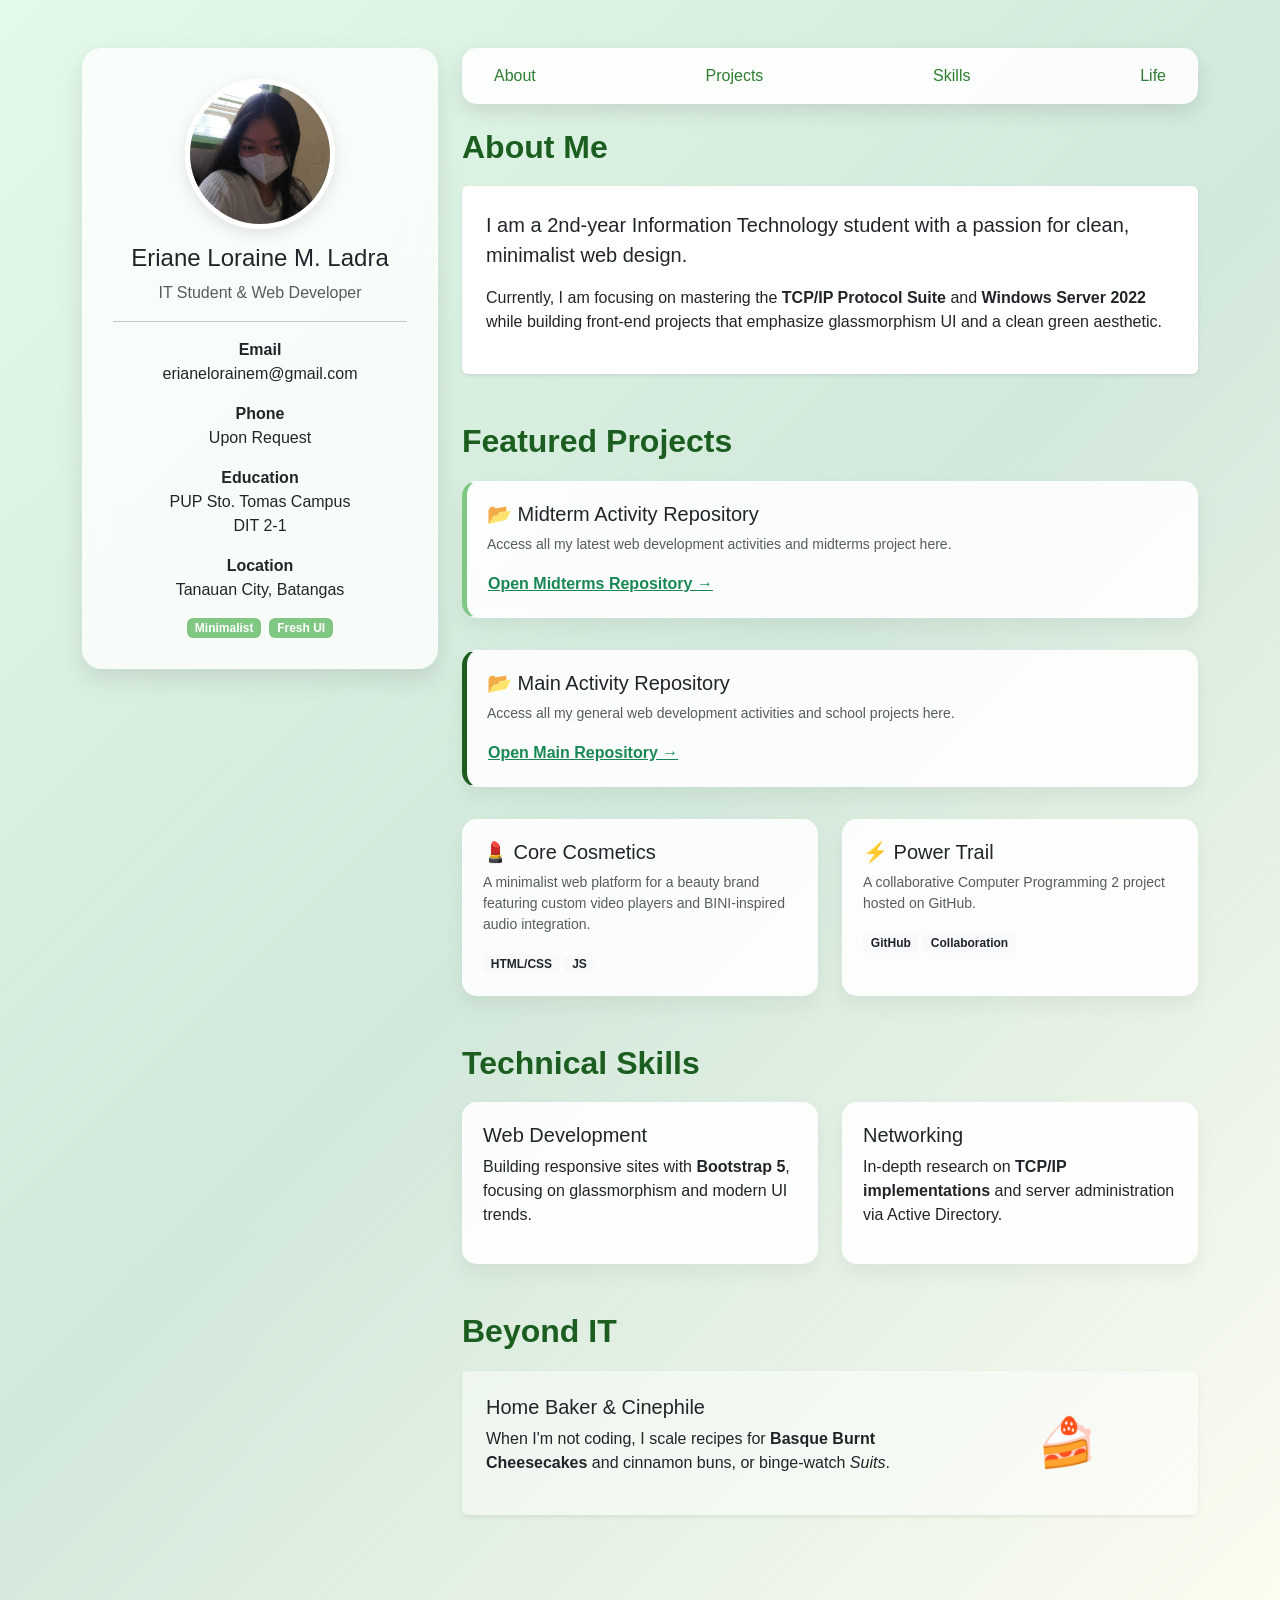
==== index.html @ 6ffbfddc "Update index.html" ====
<!DOCTYPE html>
<html lang="en">

<head>
    <meta charset="UTF-8">
    <meta name="viewport" content="width=device-width, initial-scale=1">

    <title>Eriane Loraine | Portfolio</title>

    <link href="https://cdn.jsdelivr.net/npm/bootstrap@5.3.2/dist/css/bootstrap.min.css" rel="stylesheet">

    <style>
        body {
            background: linear-gradient(135deg, #e3f9e9, #d1e8da, #fdfcf1);
            font-family: 'Segoe UI', Arial, sans-serif;
            min-height: 100vh;
        }

        .profile-card {
            background: rgba(255, 255, 255, 0.8);
            border-radius: 20px;
            padding: 30px;
            box-shadow: 0 10px 25px rgba(0, 0, 0, 0.1);
            text-align: center;
            backdrop-filter: blur(15px);
            -webkit-backdrop-filter: blur(15px);
            border: 1px solid rgba(255, 255, 255, 0.3);
        }

        .profile-card img {
            width: 150px;
            height: 150px;
            border-radius: 50%;
            object-fit: cover;
            margin-bottom: 15px;
            border: 5px solid #fff;
            box-shadow: 0 5px 15px rgba(0, 0, 0, 0.1);
        }

        .info-card {
            background: rgba(255, 255, 255, 0.9);
            border-radius: 15px;
            padding: 20px;
            box-shadow: 0 10px 20px rgba(0, 0, 0, 0.05);
            height: 100%;
            transition: transform 0.3s ease;
            backdrop-filter: blur(5px);
            border: 1px solid rgba(255, 255, 255, 0.5);
        }

        .info-card:hover {
            transform: translateY(-5px);
            background: white;
        }

        .navbar {
            border-radius: 15px;
            box-shadow: 0 8px 20px rgba(0, 0, 0, 0.1);
            background: rgba(255, 255, 255, 0.9) !important;
        }

        .nav-link {
            color: #2e7d32 !important;
            font-weight: 500;
        }

        .badge-green {
            background-color: #81c784;
            color: white;
        }

        .section-title {
            color: #1b5e20;
            font-weight: bold;
            margin-bottom: 20px;
        }
    </style>
</head>

<body>

    <div class="container py-5">
        <div class="row">

            <div class="col-md-4 mb-4">
                <div class="profile-card">
                    <img src="profile.jpg" alt="Eriane Loraine">
                    <h4>Eriane Loraine M. Ladra</h4>
                    <p class="text-muted">IT Student & Web Developer</p>

                    <hr>

                    <p><strong>Email</strong><br>erianelorainem@gmail.com</p>
                    <p><strong>Phone</strong><br>Upon Request</p>
                    <p><strong>Education</strong><br>PUP Sto. Tomas Campus<br>DIT 2-1</p>
                    <p><strong>Location</strong><br>Tanauan City, Batangas</p>

                    <div class="d-flex justify-content-center gap-2 mt-3">
                        <span class="badge badge-green">Minimalist</span>
                        <span class="badge badge-green">Fresh UI</span>
                    </div>
                </div>
            </div>

    
            <div class="col-md-8">

                <nav class="navbar navbar-expand navbar-light bg-white px-4 mb-4">
                    <div class="navbar-nav w-100 justify-content-between">
                        <a class="nav-link" href="#about">About</a>
                        <a class="nav-link" href="#projects">Projects</a>
                        <a class="nav-link" href="#skills">Skills</a>
                        <a class="nav-link" href="#hobbies">Life</a>
                    </div>
                </nav>

                <div class="content-wrapper">

                    <section id="about" class="mb-5">
                        <h2 class="section-title">About Me</h2>
                        <div class="card border-0 shadow-sm p-4">
                            <p class="lead">I am a 2nd-year Information Technology student with a passion for clean,
                                minimalist web design.</p>
                            <p>Currently, I am focusing on mastering the <strong>TCP/IP Protocol Suite</strong> and
                                <strong>Windows Server 2022</strong> while building front-end projects that emphasize
                                glassmorphism UI and a clean green aesthetic.</p>
                        </div>
                    </section>

                    <section id="projects" class="mb-5">
                        <h2 class="section-title">Featured Projects</h2>
                        <div class="row g-4">
                            
                            <div class="col-md-12 mb-2">
                                <div class="info-card" style="border-left: 5px solid #81c784;">
                                    <h5>📂 Midterm Activity Repository</h5>
                                    <p class="small text-muted">Access all my latest web development activities and midterms project here.</p>
                                    <a href="https://erianeee.github.io/midterms/" target="_blank" class="btn btn-link p-0 text-success fw-bold">Open Midterms Repository →</a>
                                </div>
                            </div>

                            <div class="col-md-12 mb-2">
                                <div class="info-card" style="border-left: 5px solid #1b5e20;">
                                    <h5>📂 Main Activity Repository</h5>
                                    <p class="small text-muted">Access all my general web development activities and school projects here.</p>
                                    <a href="https://erianeee.github.io/eri.github.io/" target="_blank" class="btn btn-link p-0 text-success fw-bold">Open Main Repository →</a>
                                </div>
                            </div>

                            <div class="col-md-6">
                                <div class="info-card">
                                    <h5>💄 Core Cosmetics</h5>
                                    <p class="small text-muted">A minimalist web platform for a beauty brand featuring
                                        custom video players and BINI-inspired audio integration.</p>
                                    <span class="badge bg-light text-dark">HTML/CSS</span>
                                    <span class="badge bg-light text-dark">JS</span>
                                </div>
                            </div>
                            <div class="col-md-6">
                                <div class="info-card">
                                    <h5>⚡ Power Trail</h5>
                                    <p class="small text-muted">A collaborative Computer Programming 2 project hosted on
                                        GitHub.</p>
                                    <span class="badge bg-light text-dark">GitHub</span>
                                    <span class="badge bg-light text-dark">Collaboration</span>
                                </div>
                            </div>
                        </div>
                    </section>

                    <h2 class="section-title" id="skills">Technical Skills</h2>
                    <div class="row g-4 mb-5">
                        <div class="col-md-6">
                            <div class="info-card">
                                <h5>Web Development</h5>
                                <p>Building responsive sites with <strong>Bootstrap 5</strong>, focusing on
                                    glassmorphism and modern UI trends.</p>
                            </div>
                        </div>
                        <div class="col-md-6">
                            <div class="info-card">
                                <h5>Networking</h5>
                                <p>In-depth research on <strong>TCP/IP implementations</strong> and server
                                    administration via Active Directory.</p>
                            </div>
                        </div>
                    </div>

                    <section id="hobbies" class="mb-5">
                        <h2 class="section-title">Beyond IT</h2>
                        <div class="card border-0 shadow-sm p-4" style="background: rgba(255, 255, 255, 0.5);">
                            <div class="row align-items-center">
                                <div class="col-sm-8">
                                    <h5>Home Baker & Cinephile</h5>
                                    <p>When I'm not coding, I scale recipes for <strong>Basque Burnt
                                            Cheesecakes</strong> and cinnamon buns, or binge-watch <em>Suits</em>.</p>
                                </div>
                                <div class="col-sm-4 text-center">
                                    <span style="font-size: 3rem;">🍰</span>
                                </div>
                            </div>
                        </div>
                    </section>

                </div>
            </div>
        </div>
    </div>
</body>

</html>
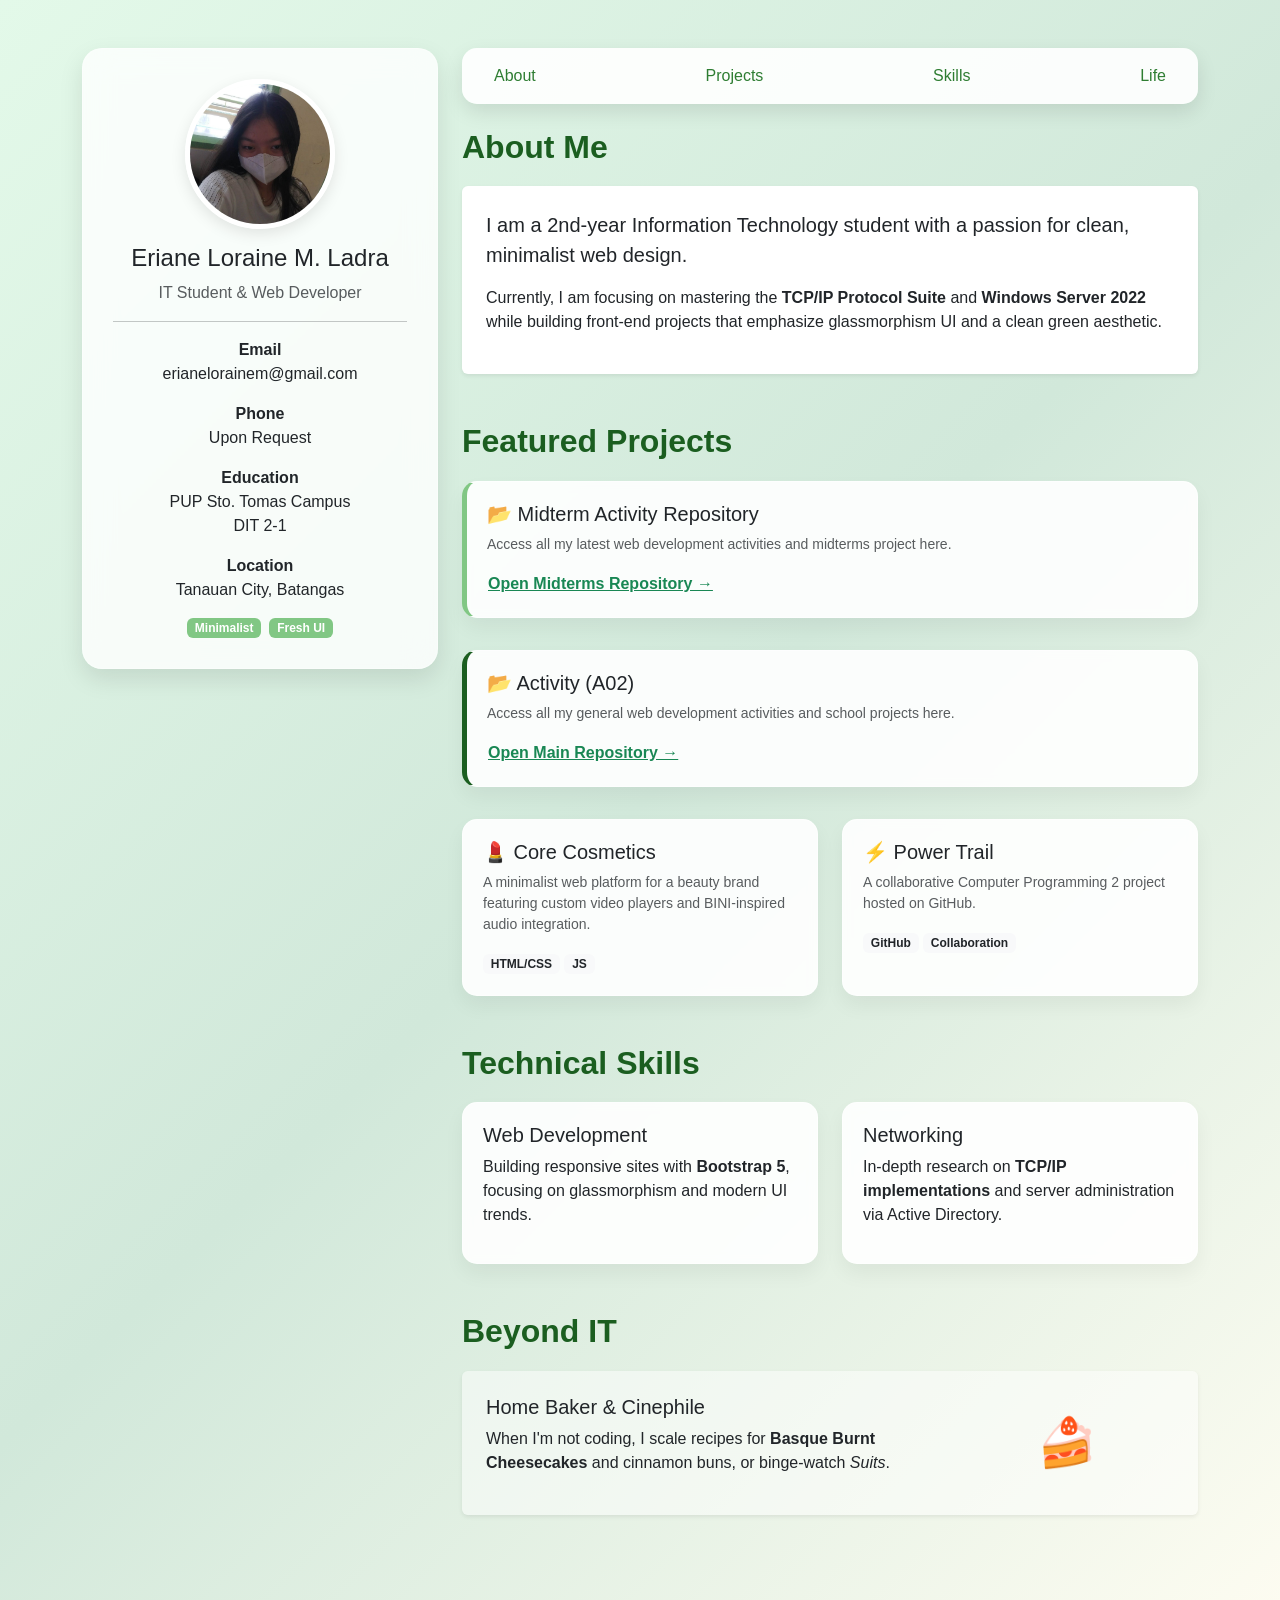
==== commit 80b9dea8: "Update index.html" ====
--- a/index.html
+++ b/index.html
@@ -135,13 +135,13 @@
                                 <div class="info-card" style="border-left: 5px solid #81c784;">
                                     <h5>📂 Midterm Activity Repository</h5>
                                     <p class="small text-muted">Access all my latest web development activities and midterms project here.</p>
-                                    <a href="https://erianeee.github.io/midterms/" target="_blank" class="btn btn-link p-0 text-success fw-bold">Open Midterms Repository →</a>
+                                    <a href=" https://erianeee.github.io/midterms/" target="_blank" class="btn btn-link p-0 text-success fw-bold">Open Midterms Repository →</a>
                                 </div>
                             </div>
 
                             <div class="col-md-12 mb-2">
                                 <div class="info-card" style="border-left: 5px solid #1b5e20;">
-                                    <h5>📂 Main Activity Repository</h5>
+                                    <h5>📂 Activity (A02)</h5>
                                     <p class="small text-muted">Access all my general web development activities and school projects here.</p>
                                     <a href="https://erianeee.github.io/eri.github.io/" target="_blank" class="btn btn-link p-0 text-success fw-bold">Open Main Repository →</a>
                                 </div>
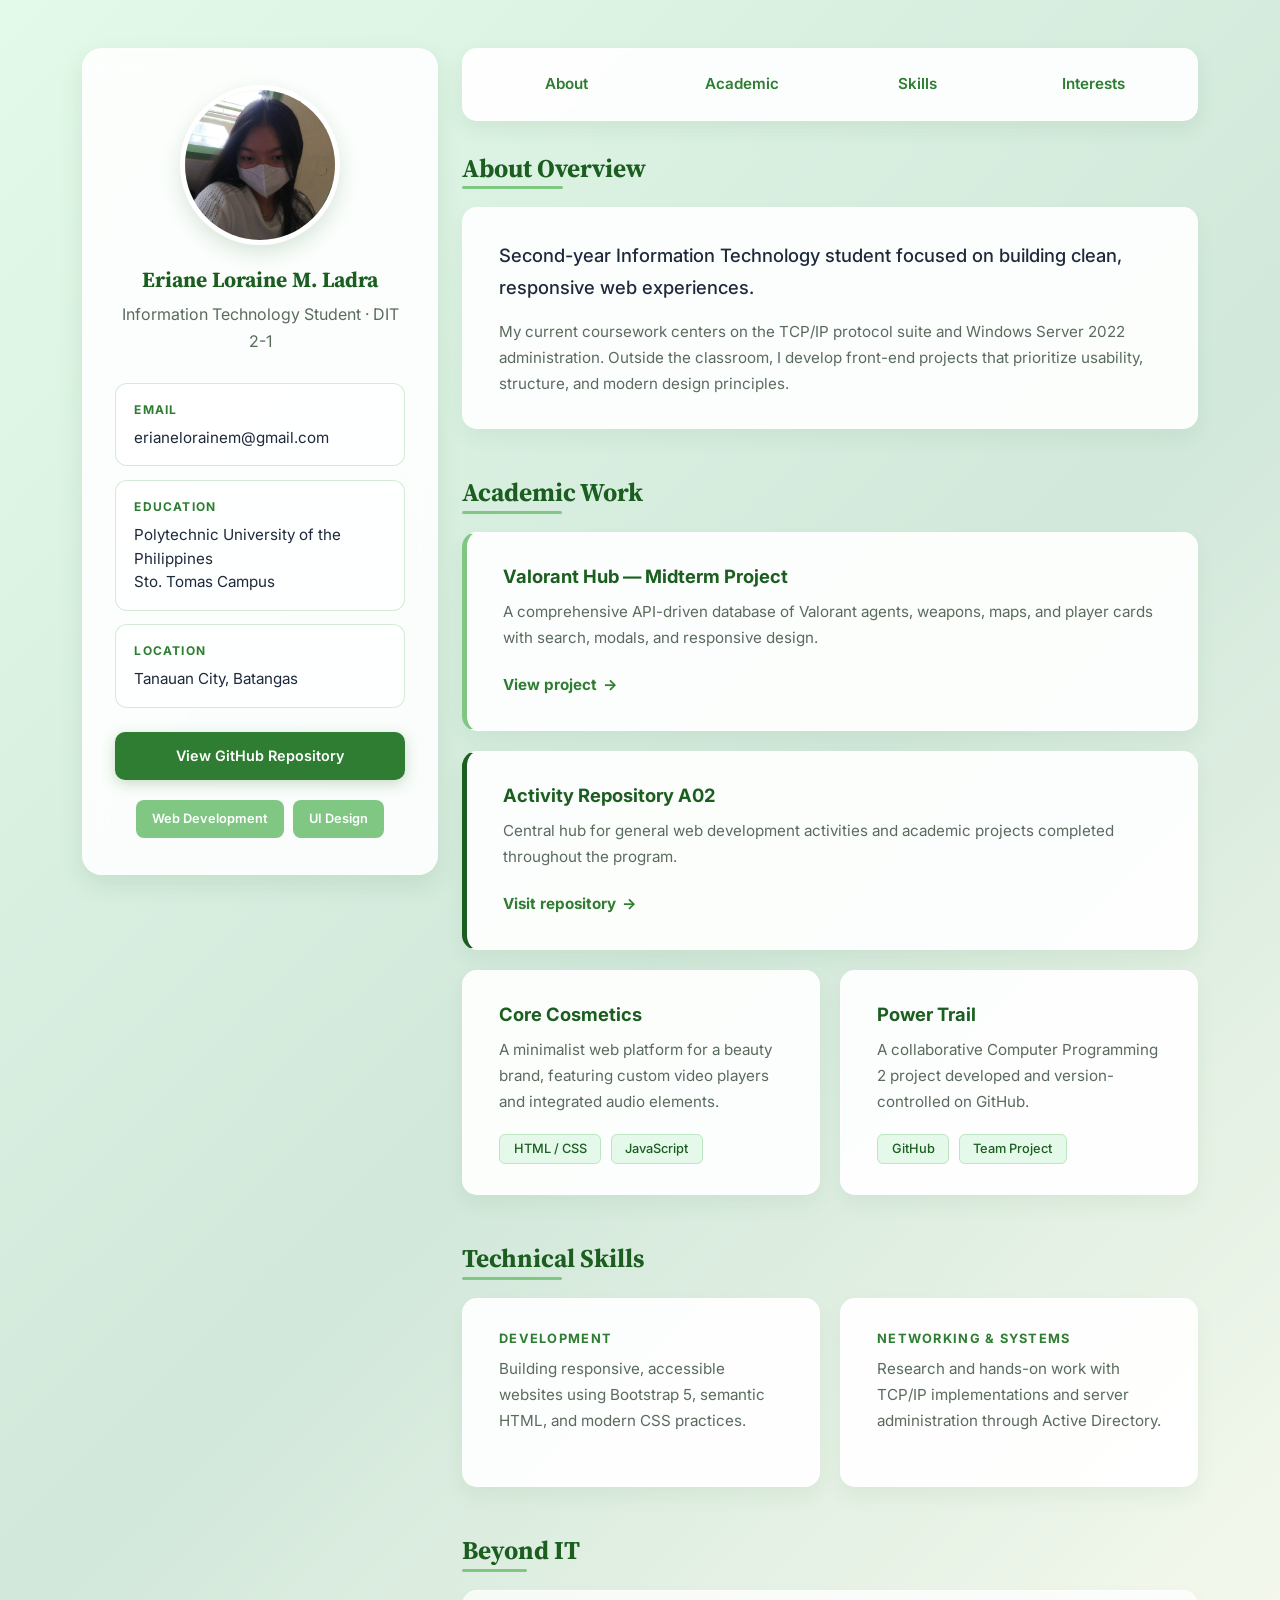
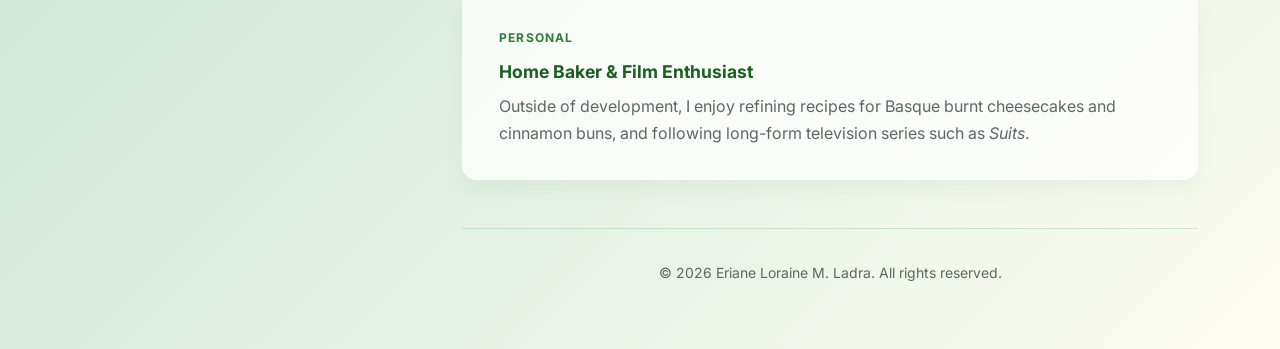
==== commit 2604c3d1: "Update portfolio and Valorant midterm UI" ====
--- a/index.html
+++ b/index.html
@@ -1,211 +1,134 @@
 <!DOCTYPE html>
 <html lang="en">
-
 <head>
     <meta charset="UTF-8">
     <meta name="viewport" content="width=device-width, initial-scale=1">
-
-    <title>Eriane Loraine | Portfolio</title>
-
-    <link href="https://cdn.jsdelivr.net/npm/bootstrap@5.3.2/dist/css/bootstrap.min.css" rel="stylesheet">
-
-    <style>
-        body {
-            background: linear-gradient(135deg, #e3f9e9, #d1e8da, #fdfcf1);
-            font-family: 'Segoe UI', Arial, sans-serif;
-            min-height: 100vh;
-        }
-
-        .profile-card {
-            background: rgba(255, 255, 255, 0.8);
-            border-radius: 20px;
-            padding: 30px;
-            box-shadow: 0 10px 25px rgba(0, 0, 0, 0.1);
-            text-align: center;
-            backdrop-filter: blur(15px);
-            -webkit-backdrop-filter: blur(15px);
-            border: 1px solid rgba(255, 255, 255, 0.3);
-        }
-
-        .profile-card img {
-            width: 150px;
-            height: 150px;
-            border-radius: 50%;
-            object-fit: cover;
-            margin-bottom: 15px;
-            border: 5px solid #fff;
-            box-shadow: 0 5px 15px rgba(0, 0, 0, 0.1);
-        }
-
-        .info-card {
-            background: rgba(255, 255, 255, 0.9);
-            border-radius: 15px;
-            padding: 20px;
-            box-shadow: 0 10px 20px rgba(0, 0, 0, 0.05);
-            height: 100%;
-            transition: transform 0.3s ease;
-            backdrop-filter: blur(5px);
-            border: 1px solid rgba(255, 255, 255, 0.5);
-        }
-
-        .info-card:hover {
-            transform: translateY(-5px);
-            background: white;
-        }
-
-        .navbar {
-            border-radius: 15px;
-            box-shadow: 0 8px 20px rgba(0, 0, 0, 0.1);
-            background: rgba(255, 255, 255, 0.9) !important;
-        }
-
-        .nav-link {
-            color: #2e7d32 !important;
-            font-weight: 500;
-        }
-
-        .badge-green {
-            background-color: #81c784;
-            color: white;
-        }
-
-        .section-title {
-            color: #1b5e20;
-            font-weight: bold;
-            margin-bottom: 20px;
-        }
-    </style>
+    <meta name="description" content="Portfolio of Eriane Loraine M. Ladra — Information Technology student and web developer.">
+    <title>Eriane Loraine M. Ladra | Portfolio</title>
+    <link href="https://cdn.jsdelivr.net/npm/bootstrap@5.3.3/dist/css/bootstrap.min.css" rel="stylesheet">
+    <link rel="stylesheet" href="style.css">
 </head>
-
 <body>
 
     <div class="container py-5">
-        <div class="row">
+        <div class="row g-4">
 
-            <div class="col-md-4 mb-4">
+            <div class="col-lg-4 col-md-5">
                 <div class="profile-card">
-                    <img src="profile.jpg" alt="Eriane Loraine">
-                    <h4>Eriane Loraine M. Ladra</h4>
-                    <p class="text-muted">IT Student & Web Developer</p>
+                    <div class="profile-img-container">
+                        <img src="profile.jpg" alt="Eriane Loraine M. Ladra">
+                    </div>
+                    <h1 class="profile-name">Eriane Loraine M. Ladra</h1>
+                    <p class="profile-role">Information Technology Student · DIT 2-1</p>
 
-                    <hr>
+                    <ul class="contact-list">
+                        <li class="contact-item">
+                            <span class="contact-label">Email</span>
+                            <p class="contact-value">
+                                <a href="mailto:erianelorainem@gmail.com">erianelorainem@gmail.com</a>
+                            </p>
+                        </li>
+                        <li class="contact-item">
+                            <span class="contact-label">Education</span>
+                            <p class="contact-value">Polytechnic University of the Philippines<br>Sto. Tomas Campus</p>
+                        </li>
+                        <li class="contact-item">
+                            <span class="contact-label">Location</span>
+                            <p class="contact-value">Tanauan City, Batangas</p>
+                        </li>
+                    </ul>
 
-                    <p><strong>Email</strong><br>erianelorainem@gmail.com</p>
-                    <p><strong>Phone</strong><br>Upon Request</p>
-                    <p><strong>Education</strong><br>PUP Sto. Tomas Campus<br>DIT 2-1</p>
-                    <p><strong>Location</strong><br>Tanauan City, Batangas</p>
+                    <a href="https://erianeee.github.io/eri.github.io/" target="_blank" rel="noopener noreferrer" class="btn-repo">View GitHub Repository</a>
 
-                    <div class="d-flex justify-content-center gap-2 mt-3">
-                        <span class="badge badge-green">Minimalist</span>
-                        <span class="badge badge-green">Fresh UI</span>
+                    <div class="profile-tags">
+                        <span class="tag">Web Development</span>
+                        <span class="tag">UI Design</span>
                     </div>
                 </div>
             </div>
 
-    
-            <div class="col-md-8">
+            <div class="col-lg-8 col-md-7">
+                <main>
+                    <nav class="site-nav" aria-label="Page sections">
+                        <a href="#about">About</a>
+                        <a href="#academic">Academic</a>
+                        <a href="#skills">Skills</a>
+                        <a href="#interests">Interests</a>
+                    </nav>
 
-                <nav class="navbar navbar-expand navbar-light bg-white px-4 mb-4">
-                    <div class="navbar-nav w-100 justify-content-between">
-                        <a class="nav-link" href="#about">About</a>
-                        <a class="nav-link" href="#projects">Projects</a>
-                        <a class="nav-link" href="#skills">Skills</a>
-                        <a class="nav-link" href="#hobbies">Life</a>
-                    </div>
-                </nav>
-
-                <div class="content-wrapper">
-
-                    <section id="about" class="mb-5">
-                        <h2 class="section-title">About Me</h2>
-                        <div class="card border-0 shadow-sm p-4">
-                            <p class="lead">I am a 2nd-year Information Technology student with a passion for clean,
-                                minimalist web design.</p>
-                            <p>Currently, I am focusing on mastering the <strong>TCP/IP Protocol Suite</strong> and
-                                <strong>Windows Server 2022</strong> while building front-end projects that emphasize
-                                glassmorphism UI and a clean green aesthetic.</p>
+                    <section id="about">
+                        <h2 class="section-title">About Overview</h2>
+                        <div class="content-card">
+                            <p class="lead">Second-year Information Technology student focused on building clean, responsive web experiences.</p>
+                            <p>My current coursework centers on the TCP/IP protocol suite and Windows Server 2022 administration. Outside the classroom, I develop front-end projects that prioritize usability, structure, and modern design principles.</p>
                         </div>
                     </section>
 
-                    <section id="projects" class="mb-5">
-                        <h2 class="section-title">Featured Projects</h2>
-                        <div class="row g-4">
-                            
-                            <div class="col-md-12 mb-2">
-                                <div class="info-card" style="border-left: 5px solid #81c784;">
-                                    <h5>📂 Midterm Activity Repository</h5>
-                                    <p class="small text-muted">Access all my latest web development activities and midterms project here.</p>
-                                    <a href=" https://erianeee.github.io/midterms/" target="_blank" class="btn btn-link p-0 text-success fw-bold">Open Midterms Repository →</a>
+                    <section id="academic">
+                        <h2 class="section-title">Academic Work</h2>
+                        <div class="projects-grid">
+
+                            <div class="info-card info-card--featured">
+                                <h5>Valorant Hub — Midterm Project</h5>
+                                <p>A comprehensive API-driven database of Valorant agents, weapons, maps, and player cards with search, modals, and responsive design.</p>
+                                <a href="https://erianeee.github.io/midterms/" target="_blank" rel="noopener noreferrer" class="card-link">View project</a>
+                            </div>
+
+                            <div class="info-card info-card--featured-alt">
+                                <h5>Activity Repository A02</h5>
+                                <p>Central hub for general web development activities and academic projects completed throughout the program.</p>
+                                <a href="https://erianeee.github.io/eri.github.io/" target="_blank" rel="noopener noreferrer" class="card-link">Visit repository</a>
+                            </div>
+
+                            <div class="projects-row">
+                                <div class="info-card">
+                                    <h5>Core Cosmetics</h5>
+                                    <p>A minimalist web platform for a beauty brand, featuring custom video players and integrated audio elements.</p>
+                                    <span class="skill-badge">HTML / CSS</span>
+                                    <span class="skill-badge">JavaScript</span>
+                                </div>
+                                <div class="info-card">
+                                    <h5>Power Trail</h5>
+                                    <p>A collaborative Computer Programming 2 project developed and version-controlled on GitHub.</p>
+                                    <span class="skill-badge">GitHub</span>
+                                    <span class="skill-badge">Team Project</span>
                                 </div>
                             </div>
 
-                            <div class="col-md-12 mb-2">
-                                <div class="info-card" style="border-left: 5px solid #1b5e20;">
-                                    <h5>📂 Activity (A02)</h5>
-                                    <p class="small text-muted">Access all my general web development activities and school projects here.</p>
-                                    <a href="https://erianeee.github.io/eri.github.io/" target="_blank" class="btn btn-link p-0 text-success fw-bold">Open Main Repository →</a>
-                                </div>
+                        </div>
+                    </section>
+
+                    <section id="skills">
+                        <h2 class="section-title">Technical Skills</h2>
+                        <div class="skills-grid">
+                            <div class="info-card">
+                                <h6>Development</h6>
+                                <p>Building responsive, accessible websites using Bootstrap 5, semantic HTML, and modern CSS practices.</p>
                             </div>
-
-                            <div class="col-md-6">
-                                <div class="info-card">
-                                    <h5>💄 Core Cosmetics</h5>
-                                    <p class="small text-muted">A minimalist web platform for a beauty brand featuring
-                                        custom video players and BINI-inspired audio integration.</p>
-                                    <span class="badge bg-light text-dark">HTML/CSS</span>
-                                    <span class="badge bg-light text-dark">JS</span>
-                                </div>
-                            </div>
-                            <div class="col-md-6">
-                                <div class="info-card">
-                                    <h5>⚡ Power Trail</h5>
-                                    <p class="small text-muted">A collaborative Computer Programming 2 project hosted on
-                                        GitHub.</p>
-                                    <span class="badge bg-light text-dark">GitHub</span>
-                                    <span class="badge bg-light text-dark">Collaboration</span>
-                                </div>
+                            <div class="info-card">
+                                <h6>Networking &amp; Systems</h6>
+                                <p>Research and hands-on work with TCP/IP implementations and server administration through Active Directory.</p>
                             </div>
                         </div>
                     </section>
 
-                    <h2 class="section-title" id="skills">Technical Skills</h2>
-                    <div class="row g-4 mb-5">
-                        <div class="col-md-6">
-                            <div class="info-card">
-                                <h5>Web Development</h5>
-                                <p>Building responsive sites with <strong>Bootstrap 5</strong>, focusing on
-                                    glassmorphism and modern UI trends.</p>
-                            </div>
-                        </div>
-                        <div class="col-md-6">
-                            <div class="info-card">
-                                <h5>Networking</h5>
-                                <p>In-depth research on <strong>TCP/IP implementations</strong> and server
-                                    administration via Active Directory.</p>
-                            </div>
-                        </div>
-                    </div>
-
-                    <section id="hobbies" class="mb-5">
+                    <section id="interests">
                         <h2 class="section-title">Beyond IT</h2>
-                        <div class="card border-0 shadow-sm p-4" style="background: rgba(255, 255, 255, 0.5);">
-                            <div class="row align-items-center">
-                                <div class="col-sm-8">
-                                    <h5>Home Baker & Cinephile</h5>
-                                    <p>When I'm not coding, I scale recipes for <strong>Basque Burnt
-                                            Cheesecakes</strong> and cinnamon buns, or binge-watch <em>Suits</em>.</p>
-                                </div>
-                                <div class="col-sm-4 text-center">
-                                    <span style="font-size: 3rem;">🍰</span>
-                                </div>
-                            </div>
+                        <div class="interests-card">
+                            <span class="interests-label">Personal</span>
+                            <h5>Home Baker &amp; Film Enthusiast</h5>
+                            <p>Outside of development, I enjoy refining recipes for Basque burnt cheesecakes and cinnamon buns, and following long-form television series such as <em>Suits</em>.</p>
                         </div>
                     </section>
 
-                </div>
+                    <footer class="site-footer">
+                        <p>&copy; 2026 Eriane Loraine M. Ladra. All rights reserved.</p>
+                    </footer>
+                </main>
             </div>
+
         </div>
     </div>
+
 </body>
-
 </html>
--- a/style.css
+++ b/style.css
@@ -0,0 +1,431 @@
+@import url('https://fonts.googleapis.com/css2?family=Inter:wght@400;500;600&family=Source+Serif+4:wght@600;700&display=swap');
+
+:root {
+    --sage-green: #e3f9e9;
+    --medium-green: #d1e8da;
+    --soft-cream: #fdfcf1;
+    --deep-green: #1b5e20;
+    --accent-green: #2e7d32;
+    --badge-green: #81c784;
+    --text: #1e293b;
+    --text-muted: #5a6b5e;
+    --radius: 15px;
+    --radius-lg: 20px;
+    --font-sans: 'Inter', 'Segoe UI', system-ui, sans-serif;
+    --font-serif: 'Source Serif 4', Georgia, serif;
+    --transition: 0.3s ease;
+}
+
+*,
+*::before,
+*::after {
+    box-sizing: border-box;
+}
+
+html {
+    scroll-behavior: smooth;
+}
+
+body {
+    background: linear-gradient(135deg, var(--sage-green), var(--medium-green), var(--soft-cream));
+    font-family: var(--font-sans);
+    color: var(--text);
+    min-height: 100vh;
+    line-height: 1.7;
+    margin: 0;
+}
+
+.profile-card {
+    background: rgba(255, 255, 255, 0.88);
+    border-radius: var(--radius-lg);
+    padding: 2.25rem 2rem;
+    box-shadow: 0 10px 25px rgba(27, 94, 32, 0.1);
+    text-align: center;
+    backdrop-filter: blur(15px);
+    -webkit-backdrop-filter: blur(15px);
+    border: 1px solid rgba(255, 255, 255, 0.6);
+    position: sticky;
+    top: 24px;
+    width: 100%;
+}
+
+.profile-img-container {
+    width: 160px;
+    height: 160px;
+    border-radius: 50%;
+    margin: 0 auto 1.25rem;
+    overflow: hidden;
+    border: 5px solid #fff;
+    box-shadow: 0 8px 20px rgba(27, 94, 32, 0.15);
+    background-color: #e8f5e9;
+}
+
+.profile-img-container img {
+    width: 100%;
+    height: 100%;
+    object-fit: cover;
+    display: block;
+}
+
+.profile-name {
+    font-family: var(--font-serif);
+    font-size: 1.35rem;
+    font-weight: 700;
+    color: var(--deep-green);
+    margin-bottom: 0.4rem;
+    line-height: 1.35;
+}
+
+.profile-role {
+    font-size: 1rem;
+    color: var(--text-muted);
+    margin-bottom: 1.75rem;
+}
+
+.contact-list {
+    list-style: none;
+    padding: 0;
+    margin: 0;
+    display: flex;
+    flex-direction: column;
+    gap: 0.85rem;
+    width: 100%;
+}
+
+.contact-item {
+    background: rgba(255, 255, 255, 0.8);
+    border: 1px solid rgba(129, 199, 132, 0.35);
+    border-radius: 12px;
+    padding: 1rem 1.15rem;
+    text-align: left;
+    width: 100%;
+    transition: background var(--transition), box-shadow var(--transition);
+}
+
+.contact-item:hover {
+    background: rgba(255, 255, 255, 0.98);
+    box-shadow: 0 4px 12px rgba(27, 94, 32, 0.08);
+}
+
+.contact-label {
+    display: block;
+    font-size: 0.75rem;
+    font-weight: 700;
+    letter-spacing: 0.1em;
+    text-transform: uppercase;
+    color: var(--accent-green);
+    margin-bottom: 0.35rem;
+}
+
+.contact-value {
+    font-size: 0.95rem;
+    color: var(--text);
+    margin: 0;
+    line-height: 1.55;
+    word-break: break-word;
+}
+
+.contact-value a {
+    color: var(--text);
+    text-decoration: none;
+    transition: color var(--transition);
+}
+
+.contact-value a:hover {
+    color: var(--accent-green);
+}
+
+.btn-repo {
+    display: block;
+    width: 100%;
+    margin-top: 1.5rem;
+    padding: 0.75rem 1.25rem;
+    font-size: 0.9rem;
+    font-weight: 600;
+    color: #fff;
+    background: var(--accent-green);
+    border: none;
+    border-radius: 10px;
+    text-decoration: none;
+    text-align: center;
+    transition: background var(--transition), transform var(--transition), box-shadow var(--transition);
+    box-shadow: 0 4px 14px rgba(46, 125, 50, 0.25);
+}
+
+.btn-repo:hover {
+    background: var(--deep-green);
+    color: #fff;
+    transform: translateY(-2px);
+    box-shadow: 0 6px 20px rgba(27, 94, 32, 0.3);
+}
+
+.profile-tags {
+    display: flex;
+    flex-wrap: wrap;
+    justify-content: center;
+    gap: 0.6rem;
+    margin-top: 1.25rem;
+    width: 100%;
+}
+
+.tag {
+    font-size: 0.8rem;
+    font-weight: 600;
+    padding: 0.5rem 1rem;
+    border-radius: 8px;
+    background-color: var(--badge-green);
+    color: #fff;
+}
+
+.site-nav {
+    background: rgba(255, 255, 255, 0.92);
+    border-radius: var(--radius);
+    padding: 0.65rem 1rem;
+    margin-bottom: 2rem;
+    box-shadow: 0 8px 20px rgba(27, 94, 32, 0.08);
+    backdrop-filter: blur(10px);
+    border: 1px solid rgba(255, 255, 255, 0.7);
+    display: flex;
+    justify-content: space-between;
+    width: 100%;
+}
+
+.site-nav a {
+    flex: 1;
+    text-align: center;
+    font-size: 0.95rem;
+    font-weight: 600;
+    color: var(--accent-green);
+    text-decoration: none;
+    padding: 0.75rem 1rem;
+    border-radius: 10px;
+    transition: background var(--transition), color var(--transition);
+}
+
+.site-nav a:hover,
+.site-nav a:focus {
+    background: rgba(129, 199, 132, 0.2);
+    color: var(--deep-green);
+}
+
+section {
+    margin-bottom: 3rem;
+    scroll-margin-top: 24px;
+    width: 100%;
+}
+
+.section-title {
+    font-family: var(--font-serif);
+    font-size: 1.6rem;
+    font-weight: 700;
+    color: var(--deep-green);
+    margin-bottom: 1.5rem;
+    position: relative;
+    display: inline-block;
+}
+
+.section-title::after {
+    content: '';
+    width: 55%;
+    height: 3px;
+    background: var(--badge-green);
+    position: absolute;
+    bottom: -6px;
+    left: 0;
+    border-radius: 2px;
+}
+
+.content-card,
+.info-card {
+    background: rgba(255, 255, 255, 0.92);
+    border-radius: var(--radius);
+    padding: 2rem 2.25rem;
+    box-shadow: 0 10px 20px rgba(27, 94, 32, 0.06);
+    border: 1px solid rgba(255, 255, 255, 0.7);
+    width: 100%;
+    min-height: 100%;
+    transition: transform var(--transition), box-shadow var(--transition), background var(--transition);
+}
+
+.info-card:hover {
+    transform: translateY(-6px);
+    box-shadow: 0 15px 30px rgba(27, 94, 32, 0.12);
+    background: #fff;
+}
+
+.info-card--featured {
+    border-left: 5px solid var(--badge-green);
+}
+
+.info-card--featured-alt {
+    border-left: 5px solid var(--deep-green);
+}
+
+.content-card .lead {
+    font-size: 1.15rem;
+    font-weight: 500;
+    color: var(--text);
+    margin-bottom: 1rem;
+}
+
+.content-card p,
+.info-card p {
+    font-size: 0.95rem;
+    color: var(--text-muted);
+    margin-bottom: 0;
+    line-height: 1.7;
+}
+
+.info-card p {
+    margin-bottom: 1.25rem;
+}
+
+.info-card h5 {
+    font-size: 1.15rem;
+    font-weight: 700;
+    color: var(--deep-green);
+    margin-bottom: 0.75rem;
+}
+
+.info-card h6 {
+    font-size: 0.8rem;
+    font-weight: 700;
+    letter-spacing: 0.1em;
+    text-transform: uppercase;
+    color: var(--accent-green);
+    margin-bottom: 0.65rem;
+}
+
+.card-link {
+    display: inline-flex;
+    align-items: center;
+    gap: 0.4rem;
+    font-size: 0.95rem;
+    font-weight: 700;
+    color: var(--accent-green);
+    text-decoration: none;
+    transition: gap var(--transition), color var(--transition);
+}
+
+.card-link:hover {
+    color: var(--deep-green);
+    gap: 0.65rem;
+}
+
+.card-link::after {
+    content: '\2192';
+}
+
+.skill-badge {
+    font-size: 0.8rem;
+    font-weight: 500;
+    padding: 0.4rem 0.85rem;
+    border-radius: 6px;
+    background: rgba(227, 249, 233, 0.9);
+    color: var(--deep-green);
+    border: 1px solid rgba(129, 199, 132, 0.4);
+    margin-right: 0.35rem;
+}
+
+.interests-card {
+    background: rgba(255, 255, 255, 0.75);
+    border-radius: var(--radius);
+    padding: 2rem 2.25rem;
+    box-shadow: 0 10px 20px rgba(27, 94, 32, 0.05);
+    border: 1px solid rgba(255, 255, 255, 0.5);
+    width: 100%;
+}
+
+.interests-card h5 {
+    font-size: 1.1rem;
+    font-weight: 700;
+    margin-bottom: 0.65rem;
+    color: var(--deep-green);
+}
+
+.interests-card p {
+    font-size: 1rem;
+    color: var(--text-muted);
+    margin: 0;
+    line-height: 1.7;
+}
+
+.interests-label {
+    display: inline-block;
+    font-size: 0.75rem;
+    font-weight: 700;
+    letter-spacing: 0.1em;
+    text-transform: uppercase;
+    color: var(--accent-green);
+    margin-bottom: 0.85rem;
+}
+
+.site-footer {
+    text-align: center;
+    padding-top: 2rem;
+    margin-top: 1rem;
+    border-top: 1px solid rgba(129, 199, 132, 0.35);
+    font-size: 0.875rem;
+    color: var(--text-muted);
+    width: 100%;
+}
+
+.projects-grid {
+    display: flex;
+    flex-direction: column;
+    gap: 1.25rem;
+    width: 100%;
+}
+
+.projects-row {
+    display: grid;
+    grid-template-columns: 1fr 1fr;
+    gap: 1.25rem;
+    width: 100%;
+}
+
+.skills-grid {
+    display: grid;
+    grid-template-columns: 1fr 1fr;
+    gap: 1.25rem;
+    width: 100%;
+}
+
+main {
+    width: 100%;
+}
+
+@media (max-width: 767px) {
+    .profile-card {
+        position: static;
+        margin-bottom: 1.5rem;
+    }
+
+    .projects-row,
+    .skills-grid {
+        grid-template-columns: 1fr;
+    }
+
+    .site-nav {
+        flex-wrap: wrap;
+        gap: 0.35rem;
+    }
+
+    .site-nav a {
+        flex: 1 1 45%;
+        font-size: 0.875rem;
+        padding: 0.65rem 0.5rem;
+    }
+
+    .content-card,
+    .info-card,
+    .interests-card {
+        padding: 1.5rem 1.25rem;
+    }
+}
+
+@media (max-width: 480px) {
+    .site-nav a {
+        flex: 1 1 100%;
+    }
+}
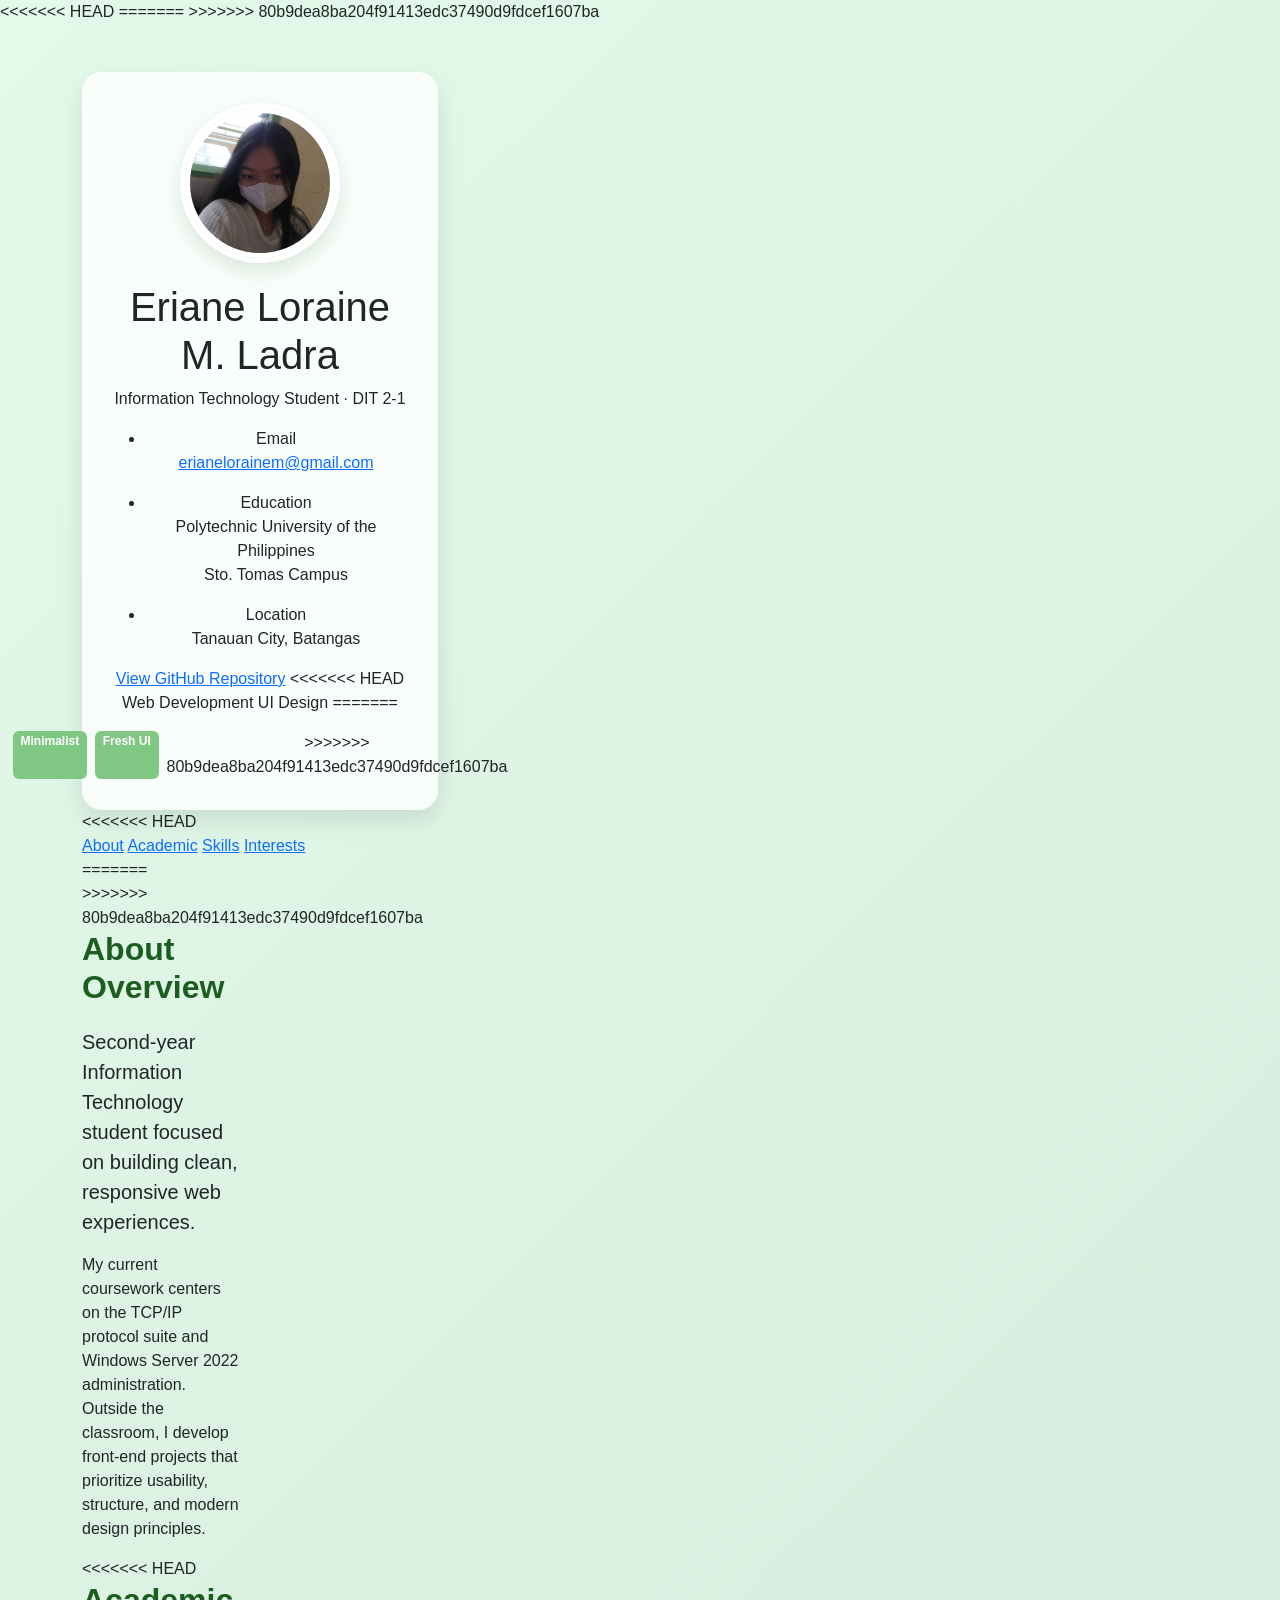
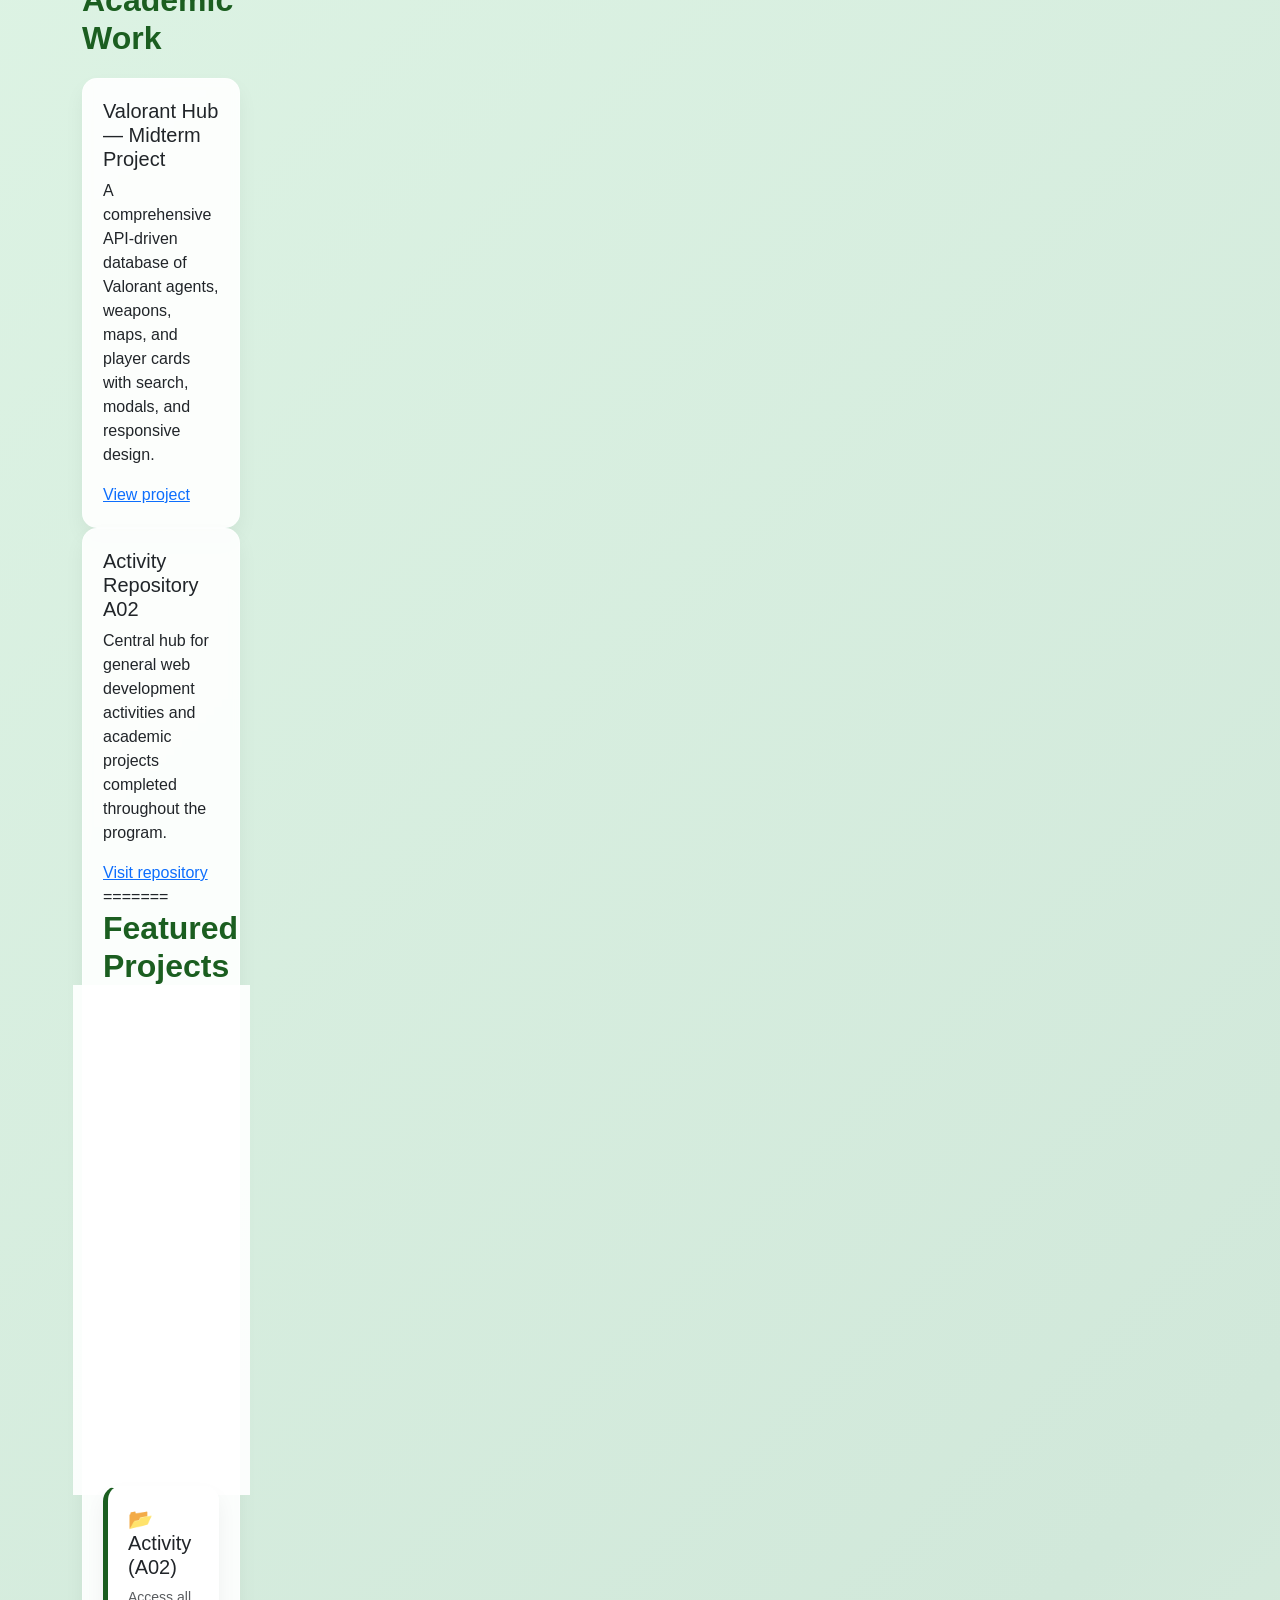
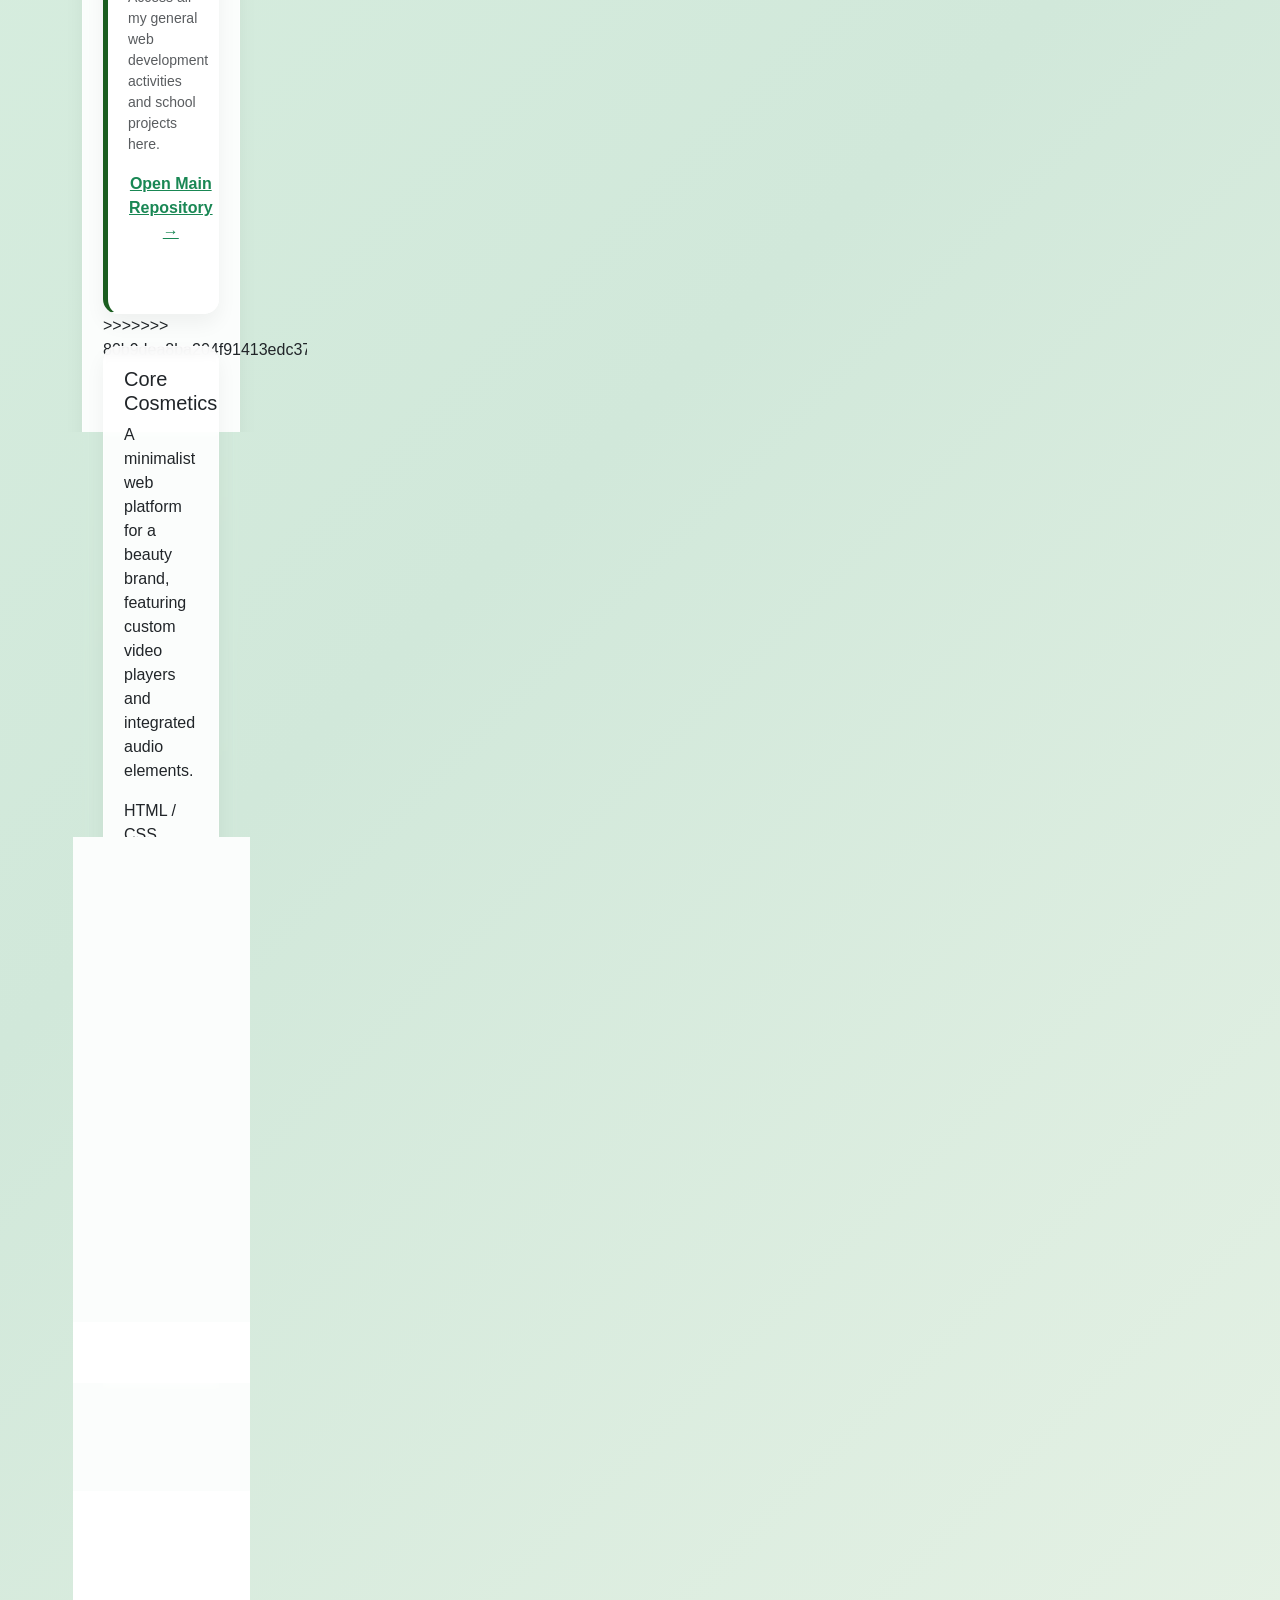
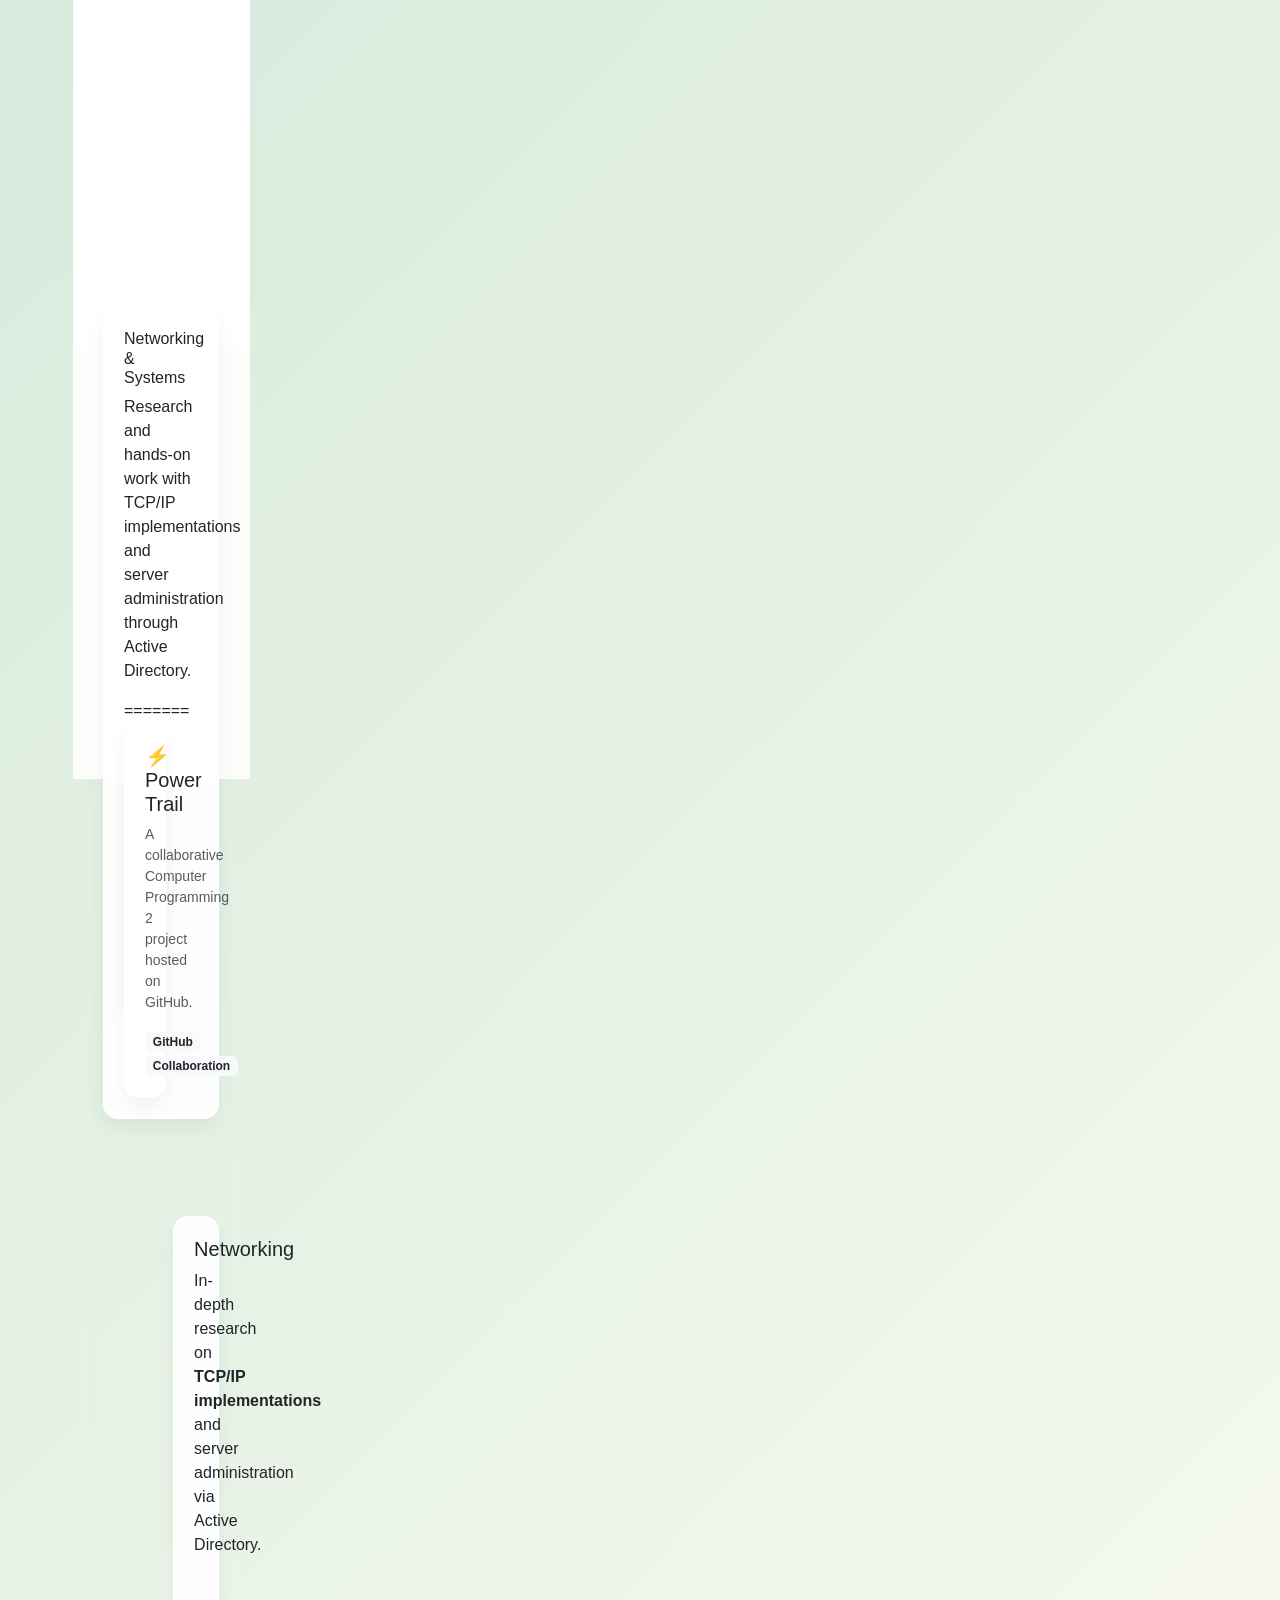
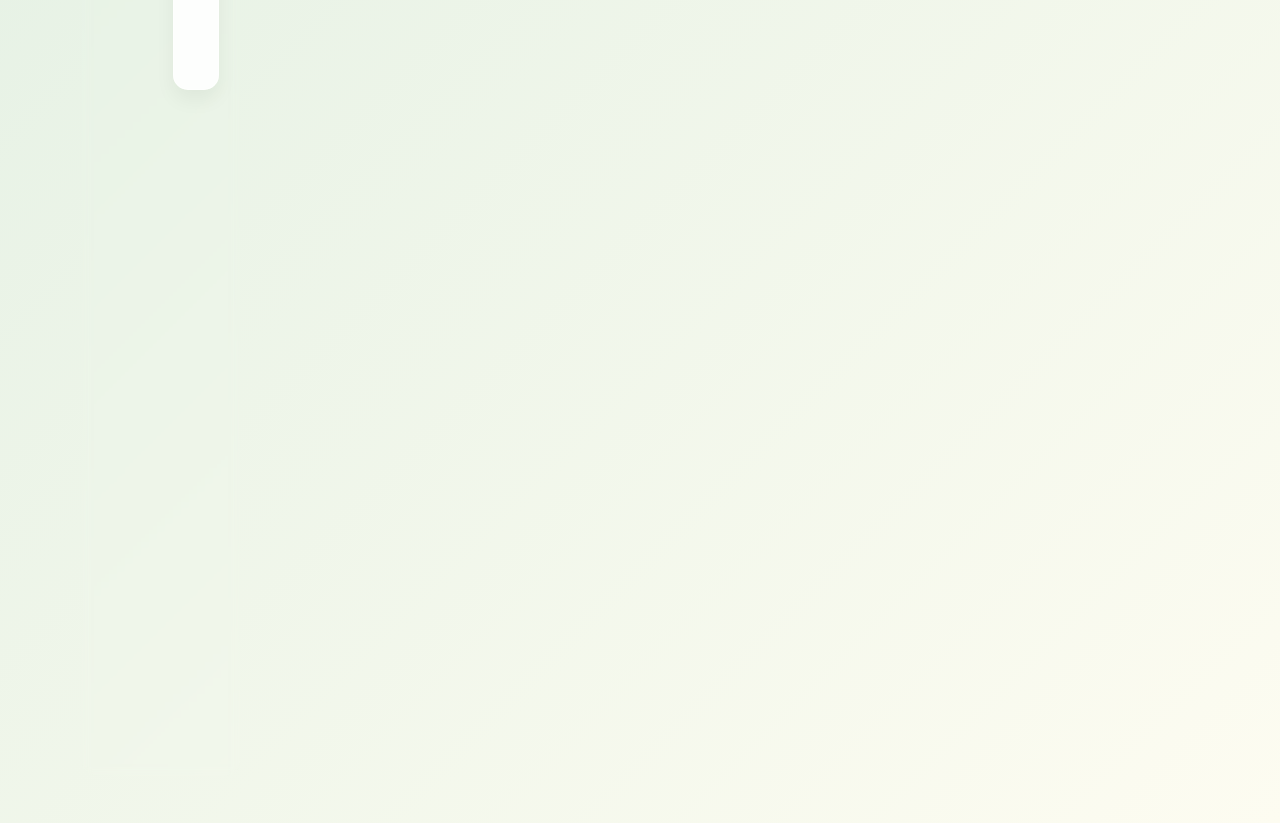
==== commit 7098f388: "Resolve merge conflicts" ====
--- a/index.html
+++ b/index.html
@@ -3,10 +3,84 @@
 <head>
     <meta charset="UTF-8">
     <meta name="viewport" content="width=device-width, initial-scale=1">
+<<<<<<< HEAD
     <meta name="description" content="Portfolio of Eriane Loraine M. Ladra — Information Technology student and web developer.">
     <title>Eriane Loraine M. Ladra | Portfolio</title>
     <link href="https://cdn.jsdelivr.net/npm/bootstrap@5.3.3/dist/css/bootstrap.min.css" rel="stylesheet">
     <link rel="stylesheet" href="style.css">
+=======
+
+    <title>Eriane Loraine | Portfolio</title>
+
+    <link href="https://cdn.jsdelivr.net/npm/bootstrap@5.3.2/dist/css/bootstrap.min.css" rel="stylesheet">
+
+    <style>
+        body {
+            background: linear-gradient(135deg, #e3f9e9, #d1e8da, #fdfcf1);
+            font-family: 'Segoe UI', Arial, sans-serif;
+            min-height: 100vh;
+        }
+
+        .profile-card {
+            background: rgba(255, 255, 255, 0.8);
+            border-radius: 20px;
+            padding: 30px;
+            box-shadow: 0 10px 25px rgba(0, 0, 0, 0.1);
+            text-align: center;
+            backdrop-filter: blur(15px);
+            -webkit-backdrop-filter: blur(15px);
+            border: 1px solid rgba(255, 255, 255, 0.3);
+        }
+
+        .profile-card img {
+            width: 150px;
+            height: 150px;
+            border-radius: 50%;
+            object-fit: cover;
+            margin-bottom: 15px;
+            border: 5px solid #fff;
+            box-shadow: 0 5px 15px rgba(0, 0, 0, 0.1);
+        }
+
+        .info-card {
+            background: rgba(255, 255, 255, 0.9);
+            border-radius: 15px;
+            padding: 20px;
+            box-shadow: 0 10px 20px rgba(0, 0, 0, 0.05);
+            height: 100%;
+            transition: transform 0.3s ease;
+            backdrop-filter: blur(5px);
+            border: 1px solid rgba(255, 255, 255, 0.5);
+        }
+
+        .info-card:hover {
+            transform: translateY(-5px);
+            background: white;
+        }
+
+        .navbar {
+            border-radius: 15px;
+            box-shadow: 0 8px 20px rgba(0, 0, 0, 0.1);
+            background: rgba(255, 255, 255, 0.9) !important;
+        }
+
+        .nav-link {
+            color: #2e7d32 !important;
+            font-weight: 500;
+        }
+
+        .badge-green {
+            background-color: #81c784;
+            color: white;
+        }
+
+        .section-title {
+            color: #1b5e20;
+            font-weight: bold;
+            margin-bottom: 20px;
+        }
+    </style>
+>>>>>>> 80b9dea8ba204f91413edc37490d9fdcef1607ba
 </head>
 <body>
 
@@ -40,13 +114,20 @@
 
                     <a href="https://erianeee.github.io/eri.github.io/" target="_blank" rel="noopener noreferrer" class="btn-repo">View GitHub Repository</a>
 
+<<<<<<< HEAD
                     <div class="profile-tags">
                         <span class="tag">Web Development</span>
                         <span class="tag">UI Design</span>
+=======
+                    <div class="d-flex justify-content-center gap-2 mt-3">
+                        <span class="badge badge-green">Minimalist</span>
+                        <span class="badge badge-green">Fresh UI</span>
+>>>>>>> 80b9dea8ba204f91413edc37490d9fdcef1607ba
                     </div>
                 </div>
             </div>
 
+<<<<<<< HEAD
             <div class="col-lg-8 col-md-7">
                 <main>
                     <nav class="site-nav" aria-label="Page sections">
@@ -55,6 +136,10 @@
                         <a href="#skills">Skills</a>
                         <a href="#interests">Interests</a>
                     </nav>
+=======
+    
+            <div class="col-md-8">
+>>>>>>> 80b9dea8ba204f91413edc37490d9fdcef1607ba
 
                     <section id="about">
                         <h2 class="section-title">About Overview</h2>
@@ -64,6 +149,7 @@
                         </div>
                     </section>
 
+<<<<<<< HEAD
                     <section id="academic">
                         <h2 class="section-title">Academic Work</h2>
                         <div class="projects-grid">
@@ -78,6 +164,26 @@
                                 <h5>Activity Repository A02</h5>
                                 <p>Central hub for general web development activities and academic projects completed throughout the program.</p>
                                 <a href="https://erianeee.github.io/eri.github.io/" target="_blank" rel="noopener noreferrer" class="card-link">Visit repository</a>
+=======
+                    <section id="projects" class="mb-5">
+                        <h2 class="section-title">Featured Projects</h2>
+                        <div class="row g-4">
+                            
+                            <div class="col-md-12 mb-2">
+                                <div class="info-card" style="border-left: 5px solid #81c784;">
+                                    <h5>📂 Midterm Activity Repository</h5>
+                                    <p class="small text-muted">Access all my latest web development activities and midterms project here.</p>
+                                    <a href=" https://erianeee.github.io/midterms/" target="_blank" class="btn btn-link p-0 text-success fw-bold">Open Midterms Repository →</a>
+                                </div>
+                            </div>
+
+                            <div class="col-md-12 mb-2">
+                                <div class="info-card" style="border-left: 5px solid #1b5e20;">
+                                    <h5>📂 Activity (A02)</h5>
+                                    <p class="small text-muted">Access all my general web development activities and school projects here.</p>
+                                    <a href="https://erianeee.github.io/eri.github.io/" target="_blank" class="btn btn-link p-0 text-success fw-bold">Open Main Repository →</a>
+                                </div>
+>>>>>>> 80b9dea8ba204f91413edc37490d9fdcef1607ba
                             </div>
 
                             <div class="projects-row">
@@ -94,6 +200,7 @@
                                     <span class="skill-badge">Team Project</span>
                                 </div>
                             </div>
+<<<<<<< HEAD
 
                         </div>
                     </section>
@@ -108,9 +215,37 @@
                             <div class="info-card">
                                 <h6>Networking &amp; Systems</h6>
                                 <p>Research and hands-on work with TCP/IP implementations and server administration through Active Directory.</p>
-                            </div>
-                        </div>
-                    </section>
+=======
+                            <div class="col-md-6">
+                                <div class="info-card">
+                                    <h5>⚡ Power Trail</h5>
+                                    <p class="small text-muted">A collaborative Computer Programming 2 project hosted on
+                                        GitHub.</p>
+                                    <span class="badge bg-light text-dark">GitHub</span>
+                                    <span class="badge bg-light text-dark">Collaboration</span>
+                                </div>
+                            </div>
+                        </div>
+                    </section>
+
+                    <h2 class="section-title" id="skills">Technical Skills</h2>
+                    <div class="row g-4 mb-5">
+                        <div class="col-md-6">
+                            <div class="info-card">
+                                <h5>Web Development</h5>
+                                <p>Building responsive sites with <strong>Bootstrap 5</strong>, focusing on
+                                    glassmorphism and modern UI trends.</p>
+>>>>>>> 80b9dea8ba204f91413edc37490d9fdcef1607ba
+                            </div>
+                        </div>
+                        <div class="col-md-6">
+                            <div class="info-card">
+                                <h5>Networking</h5>
+                                <p>In-depth research on <strong>TCP/IP implementations</strong> and server
+                                    administration via Active Directory.</p>
+                            </div>
+                        </div>
+                    </div>
 
                     <section id="interests">
                         <h2 class="section-title">Beyond IT</h2>
--- a/style.css
+++ b/style.css
@@ -1,5 +1,8 @@
+<<<<<<< HEAD
 @import url('https://fonts.googleapis.com/css2?family=Inter:wght@400;500;600&family=Source+Serif+4:wght@600;700&display=swap');
 
+=======
+>>>>>>> 80b9dea8ba204f91413edc37490d9fdcef1607ba
 :root {
     --sage-green: #e3f9e9;
     --medium-green: #d1e8da;
@@ -31,22 +34,57 @@
     font-family: var(--font-sans);
     color: var(--text);
     min-height: 100vh;
+<<<<<<< HEAD
     line-height: 1.7;
     margin: 0;
 }
 
+=======
+    color: #333;
+    scroll-behavior: smooth; 
+}
+
+
+.navbar {
+    border-radius: 15px;
+    box-shadow: 0 8px 20px rgba(0, 0, 0, 0.08);
+    background: rgba(255, 255, 255, 0.85) !important;
+    backdrop-filter: blur(10px);
+    border: 1px solid rgba(255, 255, 255, 0.3);
+}
+
+.nav-link {
+    color: var(--accent-green) !important;
+    font-weight: 600;
+    transition: color 0.3s ease;
+}
+
+.nav-link:hover {
+    color: #1b5e20 !important;
+    text-decoration: underline;
+}
+
+
+>>>>>>> 80b9dea8ba204f91413edc37490d9fdcef1607ba
 .profile-card {
     background: rgba(255, 255, 255, 0.88);
     border-radius: var(--radius-lg);
     padding: 2.25rem 2rem;
     box-shadow: 0 10px 25px rgba(27, 94, 32, 0.1);
     text-align: center;
+<<<<<<< HEAD
     backdrop-filter: blur(15px);
     -webkit-backdrop-filter: blur(15px);
     border: 1px solid rgba(255, 255, 255, 0.6);
     position: sticky;
     top: 24px;
     width: 100%;
+=======
+    backdrop-filter: blur(15px); 
+    border: 1px solid rgba(255, 255, 255, 0.4);
+    position: sticky; 
+    top: 20px;
+>>>>>>> 80b9dea8ba204f91413edc37490d9fdcef1607ba
 }
 
 .profile-img-container {
@@ -67,9 +105,15 @@
     display: block;
 }
 
+<<<<<<< HEAD
 .profile-name {
     font-family: var(--font-serif);
     font-size: 1.35rem;
+=======
+
+.section-title {
+    color: var(--deep-green);
+>>>>>>> 80b9dea8ba204f91413edc37490d9fdcef1607ba
     font-weight: 700;
     color: var(--deep-green);
     margin-bottom: 0.4rem;
@@ -224,6 +268,10 @@
     display: inline-block;
 }
 
+<<<<<<< HEAD
+=======
+
+>>>>>>> 80b9dea8ba204f91413edc37490d9fdcef1607ba
 .section-title::after {
     content: '';
     width: 55%;
@@ -253,6 +301,7 @@
     background: #fff;
 }
 
+<<<<<<< HEAD
 .info-card--featured {
     border-left: 5px solid var(--badge-green);
 }
@@ -263,6 +312,13 @@
 
 .content-card .lead {
     font-size: 1.15rem;
+=======
+
+.badge-green {
+    background-color: var(--badge-bg);
+    color: white;
+    padding: 8px 15px;
+>>>>>>> 80b9dea8ba204f91413edc37490d9fdcef1607ba
     font-weight: 500;
     color: var(--text);
     margin-bottom: 1rem;
@@ -276,6 +332,7 @@
     line-height: 1.7;
 }
 
+<<<<<<< HEAD
 .info-card p {
     margin-bottom: 1.25rem;
 }
@@ -396,10 +453,21 @@
 }
 
 @media (max-width: 767px) {
+=======
+
+@keyframes fadeIn {
+    from { opacity: 0; transform: translateY(20px); }
+    to { opacity: 1; transform: translateY(0); }
+}
+
+
+@media (max-width: 768px) {
+>>>>>>> 80b9dea8ba204f91413edc37490d9fdcef1607ba
     .profile-card {
         position: static;
         margin-bottom: 1.5rem;
     }
+<<<<<<< HEAD
 
     .projects-row,
     .skills-grid {
@@ -428,4 +496,6 @@
     .site-nav a {
         flex: 1 1 100%;
     }
-}
+=======
+>>>>>>> 80b9dea8ba204f91413edc37490d9fdcef1607ba
+}
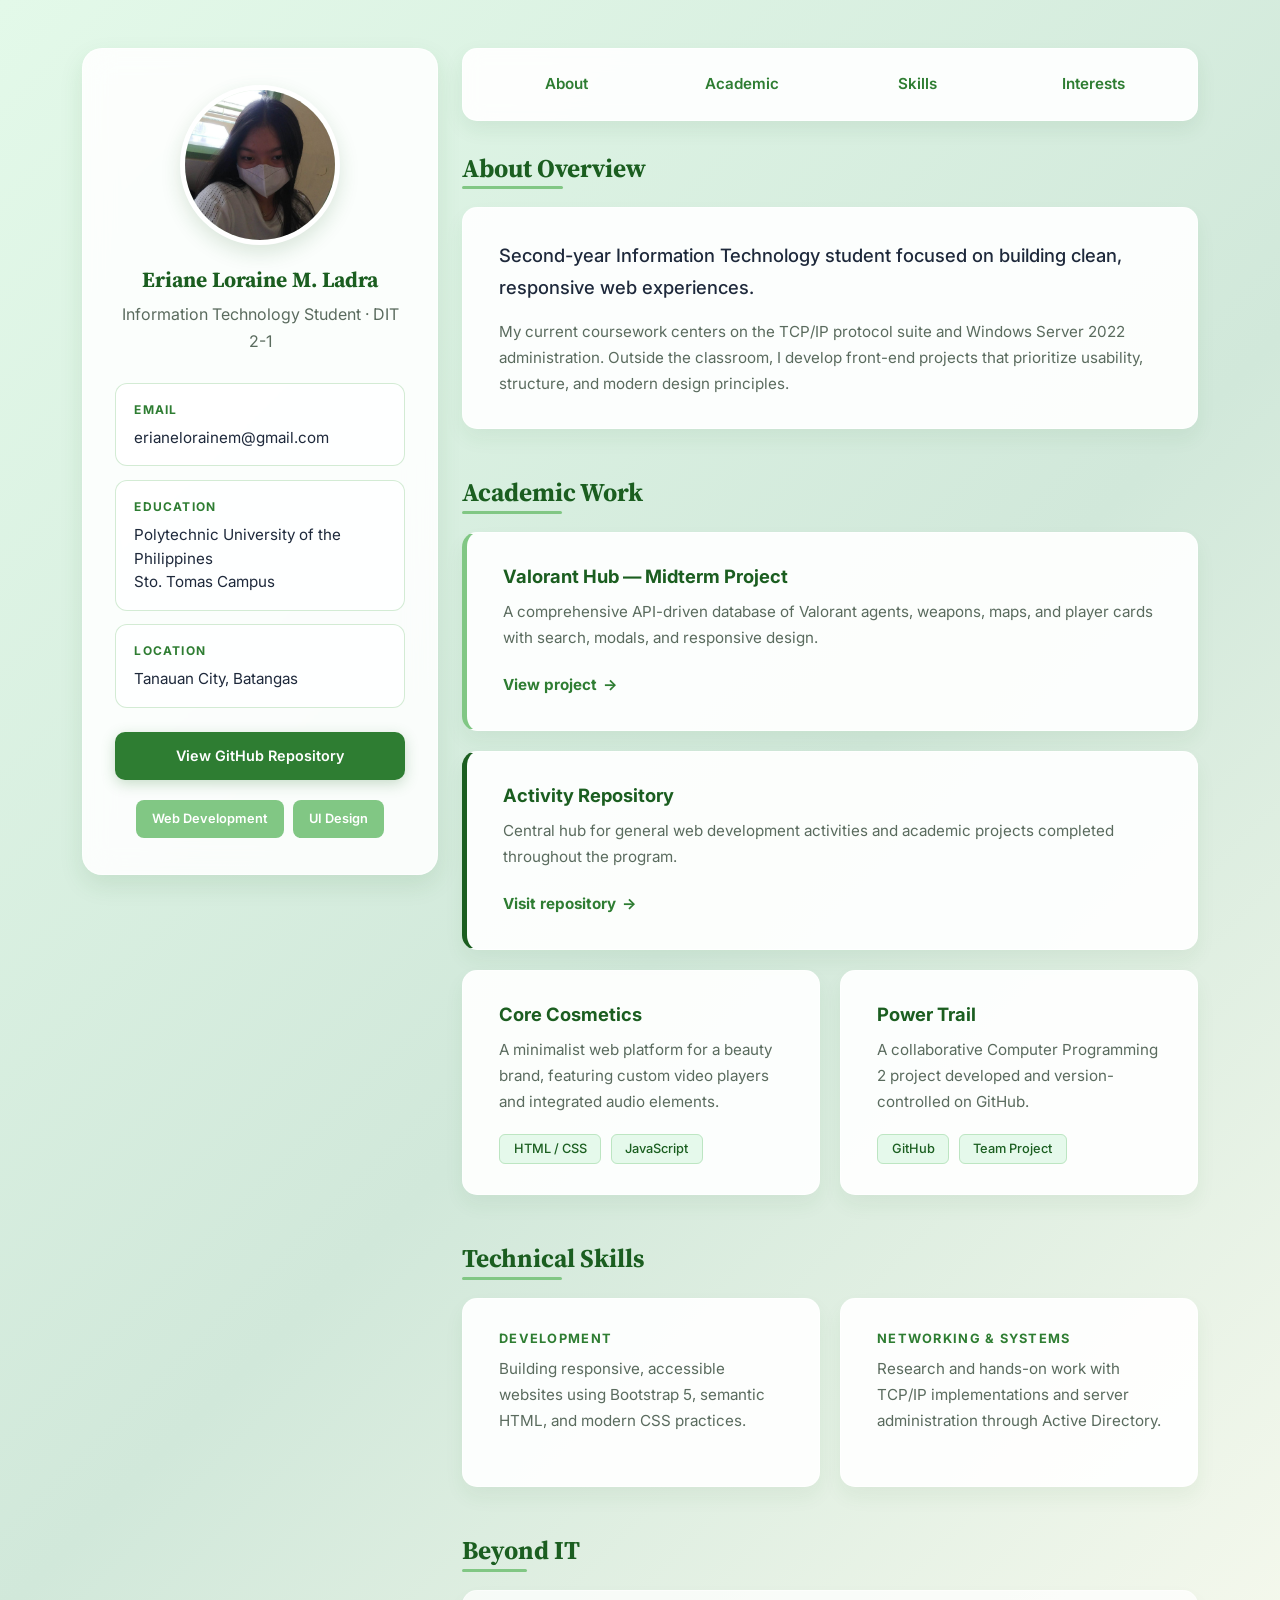
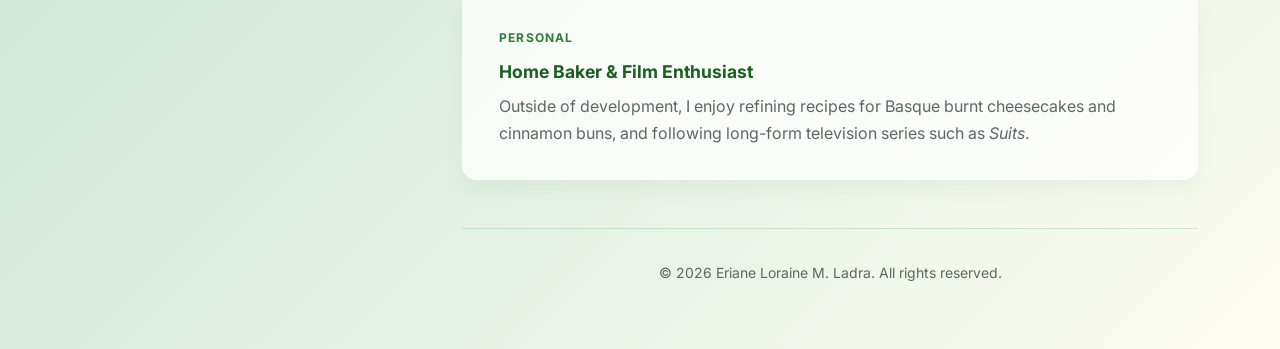
==== commit 6f679042: "Fix merge conflict markers in HTML, CSS, and JS" ====
--- a/index.html
+++ b/index.html
@@ -3,84 +3,10 @@
 <head>
     <meta charset="UTF-8">
     <meta name="viewport" content="width=device-width, initial-scale=1">
-<<<<<<< HEAD
     <meta name="description" content="Portfolio of Eriane Loraine M. Ladra — Information Technology student and web developer.">
     <title>Eriane Loraine M. Ladra | Portfolio</title>
     <link href="https://cdn.jsdelivr.net/npm/bootstrap@5.3.3/dist/css/bootstrap.min.css" rel="stylesheet">
     <link rel="stylesheet" href="style.css">
-=======
-
-    <title>Eriane Loraine | Portfolio</title>
-
-    <link href="https://cdn.jsdelivr.net/npm/bootstrap@5.3.2/dist/css/bootstrap.min.css" rel="stylesheet">
-
-    <style>
-        body {
-            background: linear-gradient(135deg, #e3f9e9, #d1e8da, #fdfcf1);
-            font-family: 'Segoe UI', Arial, sans-serif;
-            min-height: 100vh;
-        }
-
-        .profile-card {
-            background: rgba(255, 255, 255, 0.8);
-            border-radius: 20px;
-            padding: 30px;
-            box-shadow: 0 10px 25px rgba(0, 0, 0, 0.1);
-            text-align: center;
-            backdrop-filter: blur(15px);
-            -webkit-backdrop-filter: blur(15px);
-            border: 1px solid rgba(255, 255, 255, 0.3);
-        }
-
-        .profile-card img {
-            width: 150px;
-            height: 150px;
-            border-radius: 50%;
-            object-fit: cover;
-            margin-bottom: 15px;
-            border: 5px solid #fff;
-            box-shadow: 0 5px 15px rgba(0, 0, 0, 0.1);
-        }
-
-        .info-card {
-            background: rgba(255, 255, 255, 0.9);
-            border-radius: 15px;
-            padding: 20px;
-            box-shadow: 0 10px 20px rgba(0, 0, 0, 0.05);
-            height: 100%;
-            transition: transform 0.3s ease;
-            backdrop-filter: blur(5px);
-            border: 1px solid rgba(255, 255, 255, 0.5);
-        }
-
-        .info-card:hover {
-            transform: translateY(-5px);
-            background: white;
-        }
-
-        .navbar {
-            border-radius: 15px;
-            box-shadow: 0 8px 20px rgba(0, 0, 0, 0.1);
-            background: rgba(255, 255, 255, 0.9) !important;
-        }
-
-        .nav-link {
-            color: #2e7d32 !important;
-            font-weight: 500;
-        }
-
-        .badge-green {
-            background-color: #81c784;
-            color: white;
-        }
-
-        .section-title {
-            color: #1b5e20;
-            font-weight: bold;
-            margin-bottom: 20px;
-        }
-    </style>
->>>>>>> 80b9dea8ba204f91413edc37490d9fdcef1607ba
 </head>
 <body>
 
@@ -114,20 +40,13 @@
 
                     <a href="https://erianeee.github.io/eri.github.io/" target="_blank" rel="noopener noreferrer" class="btn-repo">View GitHub Repository</a>
 
-<<<<<<< HEAD
                     <div class="profile-tags">
                         <span class="tag">Web Development</span>
                         <span class="tag">UI Design</span>
-=======
-                    <div class="d-flex justify-content-center gap-2 mt-3">
-                        <span class="badge badge-green">Minimalist</span>
-                        <span class="badge badge-green">Fresh UI</span>
->>>>>>> 80b9dea8ba204f91413edc37490d9fdcef1607ba
                     </div>
                 </div>
             </div>
 
-<<<<<<< HEAD
             <div class="col-lg-8 col-md-7">
                 <main>
                     <nav class="site-nav" aria-label="Page sections">
@@ -136,10 +55,6 @@
                         <a href="#skills">Skills</a>
                         <a href="#interests">Interests</a>
                     </nav>
-=======
-    
-            <div class="col-md-8">
->>>>>>> 80b9dea8ba204f91413edc37490d9fdcef1607ba
 
                     <section id="about">
                         <h2 class="section-title">About Overview</h2>
@@ -149,7 +64,6 @@
                         </div>
                     </section>
 
-<<<<<<< HEAD
                     <section id="academic">
                         <h2 class="section-title">Academic Work</h2>
                         <div class="projects-grid">
@@ -161,29 +75,9 @@
                             </div>
 
                             <div class="info-card info-card--featured-alt">
-                                <h5>Activity Repository A02</h5>
+                                <h5>Activity Repository</h5>
                                 <p>Central hub for general web development activities and academic projects completed throughout the program.</p>
                                 <a href="https://erianeee.github.io/eri.github.io/" target="_blank" rel="noopener noreferrer" class="card-link">Visit repository</a>
-=======
-                    <section id="projects" class="mb-5">
-                        <h2 class="section-title">Featured Projects</h2>
-                        <div class="row g-4">
-                            
-                            <div class="col-md-12 mb-2">
-                                <div class="info-card" style="border-left: 5px solid #81c784;">
-                                    <h5>📂 Midterm Activity Repository</h5>
-                                    <p class="small text-muted">Access all my latest web development activities and midterms project here.</p>
-                                    <a href=" https://erianeee.github.io/midterms/" target="_blank" class="btn btn-link p-0 text-success fw-bold">Open Midterms Repository →</a>
-                                </div>
-                            </div>
-
-                            <div class="col-md-12 mb-2">
-                                <div class="info-card" style="border-left: 5px solid #1b5e20;">
-                                    <h5>📂 Activity (A02)</h5>
-                                    <p class="small text-muted">Access all my general web development activities and school projects here.</p>
-                                    <a href="https://erianeee.github.io/eri.github.io/" target="_blank" class="btn btn-link p-0 text-success fw-bold">Open Main Repository →</a>
-                                </div>
->>>>>>> 80b9dea8ba204f91413edc37490d9fdcef1607ba
                             </div>
 
                             <div class="projects-row">
@@ -200,7 +94,6 @@
                                     <span class="skill-badge">Team Project</span>
                                 </div>
                             </div>
-<<<<<<< HEAD
 
                         </div>
                     </section>
@@ -215,37 +108,9 @@
                             <div class="info-card">
                                 <h6>Networking &amp; Systems</h6>
                                 <p>Research and hands-on work with TCP/IP implementations and server administration through Active Directory.</p>
-=======
-                            <div class="col-md-6">
-                                <div class="info-card">
-                                    <h5>⚡ Power Trail</h5>
-                                    <p class="small text-muted">A collaborative Computer Programming 2 project hosted on
-                                        GitHub.</p>
-                                    <span class="badge bg-light text-dark">GitHub</span>
-                                    <span class="badge bg-light text-dark">Collaboration</span>
-                                </div>
                             </div>
                         </div>
                     </section>
-
-                    <h2 class="section-title" id="skills">Technical Skills</h2>
-                    <div class="row g-4 mb-5">
-                        <div class="col-md-6">
-                            <div class="info-card">
-                                <h5>Web Development</h5>
-                                <p>Building responsive sites with <strong>Bootstrap 5</strong>, focusing on
-                                    glassmorphism and modern UI trends.</p>
->>>>>>> 80b9dea8ba204f91413edc37490d9fdcef1607ba
-                            </div>
-                        </div>
-                        <div class="col-md-6">
-                            <div class="info-card">
-                                <h5>Networking</h5>
-                                <p>In-depth research on <strong>TCP/IP implementations</strong> and server
-                                    administration via Active Directory.</p>
-                            </div>
-                        </div>
-                    </div>
 
                     <section id="interests">
                         <h2 class="section-title">Beyond IT</h2>
--- a/style.css
+++ b/style.css
@@ -1,8 +1,5 @@
-<<<<<<< HEAD
-@import url('https://fonts.googleapis.com/css2?family=Inter:wght@400;500;600&family=Source+Serif+4:wght@600;700&display=swap');
-
-=======
->>>>>>> 80b9dea8ba204f91413edc37490d9fdcef1607ba
+﻿@import url('https://fonts.googleapis.com/css2?family=Inter:wght@400;500;600&family=Source+Serif+4:wght@600;700&display=swap');
+
 :root {
     --sage-green: #e3f9e9;
     --medium-green: #d1e8da;
@@ -34,57 +31,22 @@
     font-family: var(--font-sans);
     color: var(--text);
     min-height: 100vh;
-<<<<<<< HEAD
     line-height: 1.7;
     margin: 0;
 }
 
-=======
-    color: #333;
-    scroll-behavior: smooth; 
-}
-
-
-.navbar {
-    border-radius: 15px;
-    box-shadow: 0 8px 20px rgba(0, 0, 0, 0.08);
-    background: rgba(255, 255, 255, 0.85) !important;
-    backdrop-filter: blur(10px);
-    border: 1px solid rgba(255, 255, 255, 0.3);
-}
-
-.nav-link {
-    color: var(--accent-green) !important;
-    font-weight: 600;
-    transition: color 0.3s ease;
-}
-
-.nav-link:hover {
-    color: #1b5e20 !important;
-    text-decoration: underline;
-}
-
-
->>>>>>> 80b9dea8ba204f91413edc37490d9fdcef1607ba
 .profile-card {
     background: rgba(255, 255, 255, 0.88);
     border-radius: var(--radius-lg);
     padding: 2.25rem 2rem;
     box-shadow: 0 10px 25px rgba(27, 94, 32, 0.1);
     text-align: center;
-<<<<<<< HEAD
     backdrop-filter: blur(15px);
     -webkit-backdrop-filter: blur(15px);
     border: 1px solid rgba(255, 255, 255, 0.6);
     position: sticky;
     top: 24px;
     width: 100%;
-=======
-    backdrop-filter: blur(15px); 
-    border: 1px solid rgba(255, 255, 255, 0.4);
-    position: sticky; 
-    top: 20px;
->>>>>>> 80b9dea8ba204f91413edc37490d9fdcef1607ba
 }
 
 .profile-img-container {
@@ -105,15 +67,9 @@
     display: block;
 }
 
-<<<<<<< HEAD
 .profile-name {
     font-family: var(--font-serif);
     font-size: 1.35rem;
-=======
-
-.section-title {
-    color: var(--deep-green);
->>>>>>> 80b9dea8ba204f91413edc37490d9fdcef1607ba
     font-weight: 700;
     color: var(--deep-green);
     margin-bottom: 0.4rem;
@@ -268,10 +224,6 @@
     display: inline-block;
 }
 
-<<<<<<< HEAD
-=======
-
->>>>>>> 80b9dea8ba204f91413edc37490d9fdcef1607ba
 .section-title::after {
     content: '';
     width: 55%;
@@ -301,7 +253,6 @@
     background: #fff;
 }
 
-<<<<<<< HEAD
 .info-card--featured {
     border-left: 5px solid var(--badge-green);
 }
@@ -312,13 +263,6 @@
 
 .content-card .lead {
     font-size: 1.15rem;
-=======
-
-.badge-green {
-    background-color: var(--badge-bg);
-    color: white;
-    padding: 8px 15px;
->>>>>>> 80b9dea8ba204f91413edc37490d9fdcef1607ba
     font-weight: 500;
     color: var(--text);
     margin-bottom: 1rem;
@@ -332,7 +276,6 @@
     line-height: 1.7;
 }
 
-<<<<<<< HEAD
 .info-card p {
     margin-bottom: 1.25rem;
 }
@@ -453,21 +396,10 @@
 }
 
 @media (max-width: 767px) {
-=======
-
-@keyframes fadeIn {
-    from { opacity: 0; transform: translateY(20px); }
-    to { opacity: 1; transform: translateY(0); }
-}
-
-
-@media (max-width: 768px) {
->>>>>>> 80b9dea8ba204f91413edc37490d9fdcef1607ba
     .profile-card {
         position: static;
         margin-bottom: 1.5rem;
     }
-<<<<<<< HEAD
 
     .projects-row,
     .skills-grid {
@@ -496,6 +428,4 @@
     .site-nav a {
         flex: 1 1 100%;
     }
-=======
->>>>>>> 80b9dea8ba204f91413edc37490d9fdcef1607ba
-}
+}
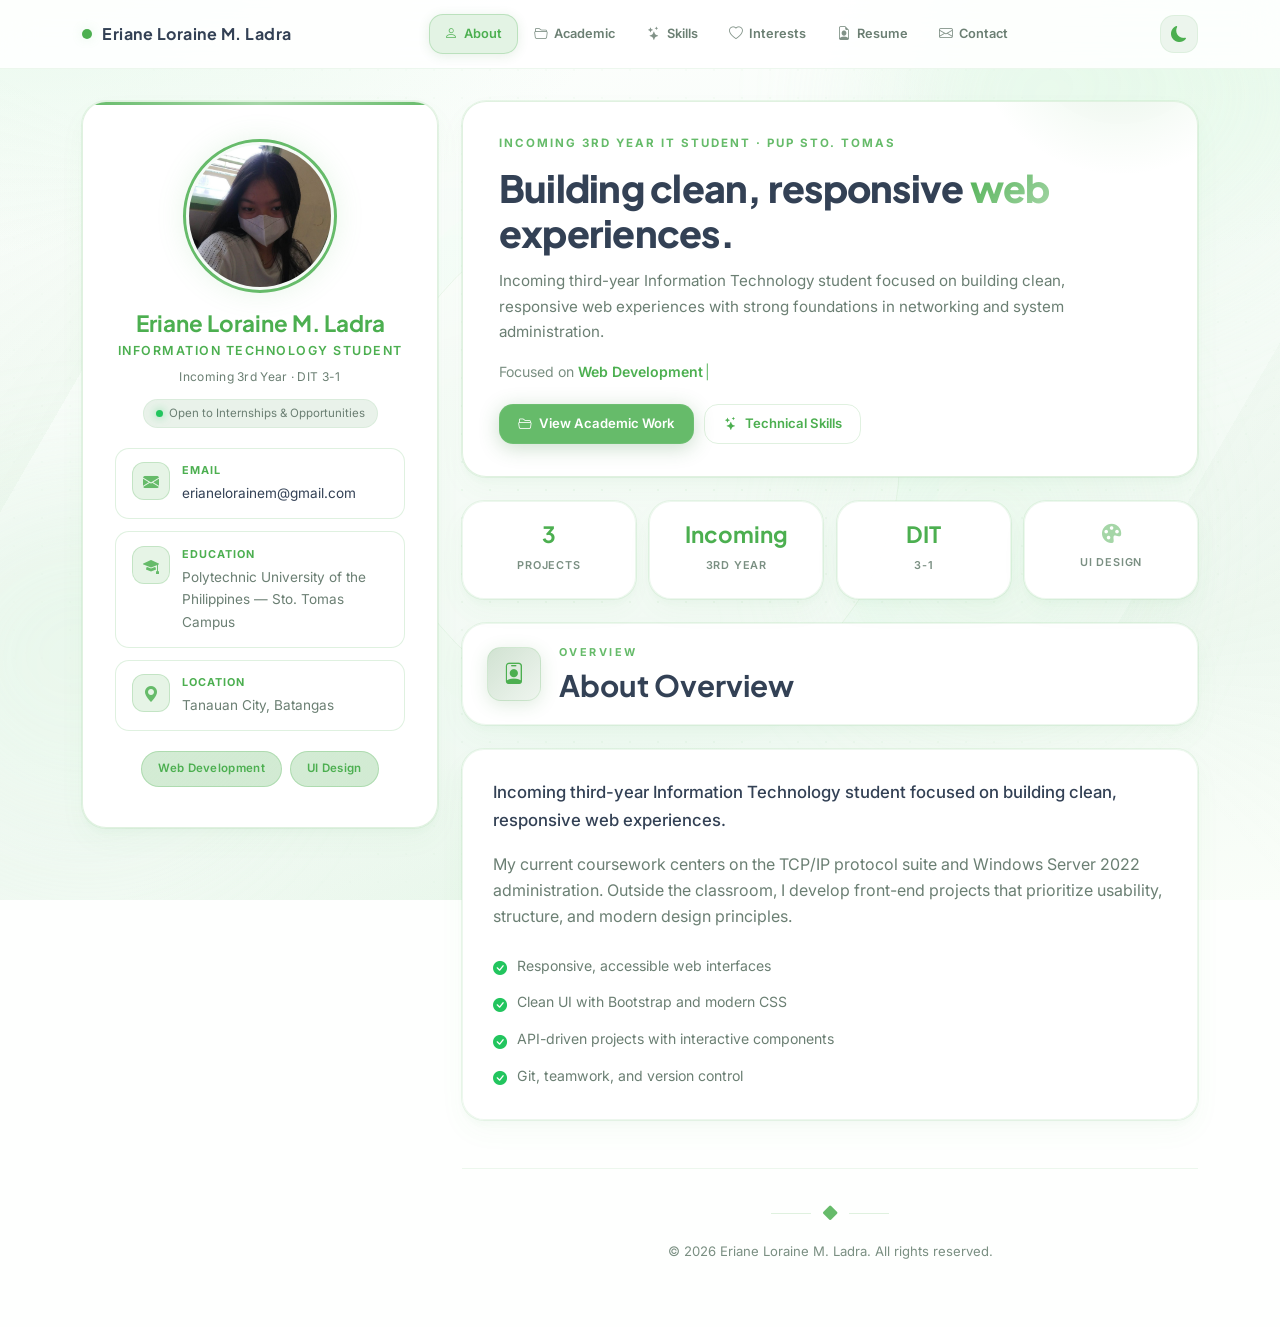
==== commit 80216105: "Redesign portfolio with light green theme, navigation pages, and updated academic projects. Restore " ====
--- a/index.html
+++ b/index.html
@@ -1,134 +1,511 @@
 <!DOCTYPE html>
 <html lang="en">
+
 <head>
     <meta charset="UTF-8">
     <meta name="viewport" content="width=device-width, initial-scale=1">
-    <meta name="description" content="Portfolio of Eriane Loraine M. Ladra — Information Technology student and web developer.">
     <title>Eriane Loraine M. Ladra | Portfolio</title>
+    <meta name="description"
+        content="Portfolio of Eriane Loraine M. Ladra — Incoming 3rd Year IT Student at PUP Sto. Tomas, focused on web development and UI design.">
+
+    <link rel="preconnect" href="https://fonts.googleapis.com">
+    <link rel="preconnect" href="https://fonts.gstatic.com" crossorigin>
+    <link
+        href="https://fonts.googleapis.com/css2?family=Inter:wght@400;500;600&family=Plus+Jakarta+Sans:wght@600;700;800&family=Source+Serif+4:wght@600;700&display=swap"
+        rel="stylesheet">
     <link href="https://cdn.jsdelivr.net/npm/bootstrap@5.3.3/dist/css/bootstrap.min.css" rel="stylesheet">
+    <link href="https://cdn.jsdelivr.net/npm/bootstrap-icons@1.11.3/font/bootstrap-icons.min.css" rel="stylesheet">
     <link rel="stylesheet" href="style.css">
 </head>
+
 <body>
 
-    <div class="container py-5">
-        <div class="row g-4">
-
-            <div class="col-lg-4 col-md-5">
+    <div class="bg-scene" aria-hidden="true">
+        <div class="bg-blob bg-blob-1"></div>
+        <div class="bg-blob bg-blob-2"></div>
+        <div class="bg-blob bg-blob-3"></div>
+        <div class="bg-blob bg-blob-4"></div>
+        <div class="bg-ring"></div>
+    </div>
+
+    <header class="top-bar">
+        <div class="container top-bar-inner">
+            <a href="#about" class="brand-mark" data-nav="about">
+                <span class="brand-dot"></span>
+                Eriane Loraine M. Ladra
+            </a>
+            <nav class="top-nav" aria-label="Main navigation">
+                <a href="#about" data-nav="about"><i class="bi bi-person"></i> About</a>
+                <a href="#academic" data-nav="academic"><i class="bi bi-folder2-open"></i> Academic</a>
+                <a href="#skills" data-nav="skills"><i class="bi bi-stars"></i> Skills</a>
+                <a href="#interests" data-nav="interests"><i class="bi bi-heart"></i> Interests</a>
+                <a href="#resume" data-nav="resume"><i class="bi bi-file-earmark-person"></i> Resume</a>
+                <a href="#contact" data-nav="contact"><i class="bi bi-envelope"></i> Contact</a>
+            </nav>
+            <div class="top-actions">
+                <button type="button" class="icon-btn" id="themeToggle" aria-label="Toggle dark mode">
+                    <i class="bi bi-moon-fill"></i>
+                </button>
+                <button type="button" class="icon-btn menu-btn" id="menuToggle" aria-label="Open menu"
+                    aria-expanded="false">
+                    <i class="bi bi-list"></i>
+                </button>
+            </div>
+        </div>
+        <nav class="mobile-nav" id="mobileNav" aria-label="Mobile navigation">
+            <a href="#about" data-nav="about"><i class="bi bi-person"></i> About</a>
+            <a href="#academic" data-nav="academic"><i class="bi bi-folder2-open"></i> Academic</a>
+            <a href="#skills" data-nav="skills"><i class="bi bi-stars"></i> Skills</a>
+            <a href="#interests" data-nav="interests"><i class="bi bi-heart"></i> Interests</a>
+            <a href="#resume" data-nav="resume"><i class="bi bi-file-earmark-person"></i> Resume</a>
+            <a href="#contact" data-nav="contact"><i class="bi bi-envelope"></i> Contact</a>
+        </nav>
+    </header>
+
+    <div class="container page-wrap pb-5">
+        <div class="row g-4 align-items-start">
+
+            <div class="col-lg-4">
                 <div class="profile-card">
                     <div class="profile-img-container">
                         <img src="profile.jpg" alt="Eriane Loraine M. Ladra">
                     </div>
-                    <h1 class="profile-name">Eriane Loraine M. Ladra</h1>
-                    <p class="profile-role">Information Technology Student · DIT 2-1</p>
-
-                    <ul class="contact-list">
-                        <li class="contact-item">
-                            <span class="contact-label">Email</span>
-                            <p class="contact-value">
-                                <a href="mailto:erianelorainem@gmail.com">erianelorainem@gmail.com</a>
-                            </p>
-                        </li>
-                        <li class="contact-item">
-                            <span class="contact-label">Education</span>
-                            <p class="contact-value">Polytechnic University of the Philippines<br>Sto. Tomas Campus</p>
-                        </li>
-                        <li class="contact-item">
-                            <span class="contact-label">Location</span>
-                            <p class="contact-value">Tanauan City, Batangas</p>
-                        </li>
-                    </ul>
-
-                    <a href="https://erianeee.github.io/eri.github.io/" target="_blank" rel="noopener noreferrer" class="btn-repo">View GitHub Repository</a>
-
-                    <div class="profile-tags">
-                        <span class="tag">Web Development</span>
-                        <span class="tag">UI Design</span>
+
+                    <h3 class="profile-name">Eriane Loraine M. Ladra</h3>
+                    <p class="profile-role">Information Technology Student</p>
+                    <p class="profile-tagline">Incoming 3rd Year · DIT 3-1</p>
+                    <div class="profile-status">
+                        <span class="status-dot"></span>
+                        Open to Internships &amp; Opportunities
+                    </div>
+
+                    <div class="profile-detail">
+                        <div class="detail-row">
+                            <span class="detail-icon"><i class="bi bi-envelope-fill"></i></span>
+                            <div>
+                                <strong>Email</strong>
+                                <span><a href="mailto:erianelorainem@gmail.com">erianelorainem@gmail.com</a></span>
+                            </div>
+                        </div>
+                        <div class="detail-row">
+                            <span class="detail-icon"><i class="bi bi-mortarboard-fill"></i></span>
+                            <div>
+                                <strong>Education</strong>
+                                <span>Polytechnic University of the Philippines — Sto. Tomas Campus</span>
+                            </div>
+                        </div>
+                        <div class="detail-row mb-0">
+                            <span class="detail-icon"><i class="bi bi-geo-alt-fill"></i></span>
+                            <div>
+                                <strong>Location</strong>
+                                <span>Tanauan City, Batangas</span>
+                            </div>
+                        </div>
+                    </div>
+
+                    <div class="profile-badges">
+                        <span class="badge-custom">Web Development</span>
+                        <span class="badge-custom">UI Design</span>
                     </div>
                 </div>
             </div>
 
-            <div class="col-lg-8 col-md-7">
-                <main>
-                    <nav class="site-nav" aria-label="Page sections">
-                        <a href="#about">About</a>
-                        <a href="#academic">Academic</a>
-                        <a href="#skills">Skills</a>
-                        <a href="#interests">Interests</a>
-                    </nav>
-
-                    <section id="about">
-                        <h2 class="section-title">About Overview</h2>
-                        <div class="content-card">
-                            <p class="lead">Second-year Information Technology student focused on building clean, responsive web experiences.</p>
-                            <p>My current coursework centers on the TCP/IP protocol suite and Windows Server 2022 administration. Outside the classroom, I develop front-end projects that prioritize usability, structure, and modern design principles.</p>
+            <div class="col-lg-8 main-content">
+
+                <div class="page-views" id="pageViews">
+
+                    <div class="page-view active" id="page-about" data-page="about">
+                        <section class="hero-banner mb-4">
+                            <div class="hero-glow"></div>
+                            <p class="hero-eyebrow">Incoming 3rd Year IT Student · PUP Sto. Tomas</p>
+                            <h1 class="hero-title">Building clean, responsive <span class="gradient-text">web</span> experiences.</h1>
+                            <p class="hero-sub">
+                                Incoming third-year Information Technology student focused on building clean, responsive web
+                                experiences with strong foundations in networking and system administration.
+                            </p>
+                            <div class="hero-typed">
+                                Focused on <span id="typedText" class="typed-highlight"></span><span
+                                    class="typed-cursor">|</span>
+                            </div>
+                            <div class="hero-actions">
+                                <a href="#academic" class="btn btn-repo btn-sm-hero" data-nav="academic">
+                                    <i class="bi bi-folder2-open me-2"></i>View Academic Work
+                                </a>
+                                <a href="#skills" class="btn btn-outline-accent btn-sm-hero" data-nav="skills">
+                                    <i class="bi bi-stars me-2"></i>Technical Skills
+                                </a>
+                            </div>
+                        </section>
+
+                        <div class="stats-strip mb-4">
+                            <div class="stat-item">
+                                <strong data-count="3">0</strong>
+                                <span>Projects</span>
+                            </div>
+                            <div class="stat-item">
+                                <strong>Incoming</strong>
+                                <span>3rd Year</span>
+                            </div>
+                            <div class="stat-item">
+                                <strong>DIT</strong>
+                                <span>3-1</span>
+                            </div>
+                            <div class="stat-item stat-ai">
+                                <strong><i class="bi bi-palette-fill"></i></strong>
+                                <span>UI Design</span>
+                            </div>
                         </div>
-                    </section>
-
-                    <section id="academic">
-                        <h2 class="section-title">Academic Work</h2>
-                        <div class="projects-grid">
-
-                            <div class="info-card info-card--featured">
-                                <h5>Valorant Hub — Midterm Project</h5>
-                                <p>A comprehensive API-driven database of Valorant agents, weapons, maps, and player cards with search, modals, and responsive design.</p>
-                                <a href="https://erianeee.github.io/midterms/" target="_blank" rel="noopener noreferrer" class="card-link">View project</a>
-                            </div>
-
-                            <div class="info-card info-card--featured-alt">
-                                <h5>Activity Repository</h5>
-                                <p>Central hub for general web development activities and academic projects completed throughout the program.</p>
-                                <a href="https://erianeee.github.io/eri.github.io/" target="_blank" rel="noopener noreferrer" class="card-link">Visit repository</a>
-                            </div>
-
-                            <div class="projects-row">
-                                <div class="info-card">
-                                    <h5>Core Cosmetics</h5>
-                                    <p>A minimalist web platform for a beauty brand, featuring custom video players and integrated audio elements.</p>
-                                    <span class="skill-badge">HTML / CSS</span>
-                                    <span class="skill-badge">JavaScript</span>
-                                </div>
-                                <div class="info-card">
-                                    <h5>Power Trail</h5>
-                                    <p>A collaborative Computer Programming 2 project developed and version-controlled on GitHub.</p>
-                                    <span class="skill-badge">GitHub</span>
-                                    <span class="skill-badge">Team Project</span>
-                                </div>
-                            </div>
-
-                        </div>
-                    </section>
-
-                    <section id="skills">
-                        <h2 class="section-title">Technical Skills</h2>
-                        <div class="skills-grid">
-                            <div class="info-card">
-                                <h6>Development</h6>
-                                <p>Building responsive, accessible websites using Bootstrap 5, semantic HTML, and modern CSS practices.</p>
-                            </div>
-                            <div class="info-card">
-                                <h6>Networking &amp; Systems</h6>
-                                <p>Research and hands-on work with TCP/IP implementations and server administration through Active Directory.</p>
-                            </div>
-                        </div>
-                    </section>
-
-                    <section id="interests">
-                        <h2 class="section-title">Beyond IT</h2>
-                        <div class="interests-card">
-                            <span class="interests-label">Personal</span>
-                            <h5>Home Baker &amp; Film Enthusiast</h5>
-                            <p>Outside of development, I enjoy refining recipes for Basque burnt cheesecakes and cinnamon buns, and following long-form television series such as <em>Suits</em>.</p>
-                        </div>
-                    </section>
-
-                    <footer class="site-footer">
-                        <p>&copy; 2026 Eriane Loraine M. Ladra. All rights reserved.</p>
-                    </footer>
-                </main>
+
+                        <section class="page-section">
+                            <div class="page-header">
+                                <div class="page-header-icon"><i class="bi bi-person-badge"></i></div>
+                                <div>
+                                    <span class="section-label">Overview</span>
+                                    <h2 class="section-title mb-0">About Overview</h2>
+                                </div>
+                            </div>
+                            <div class="info-card about-card">
+                                <p class="lead-highlight mb-3">
+                                    Incoming third-year Information Technology student focused on building clean, responsive web experiences.
+                                </p>
+                                <p class="lead-muted mb-4">
+                                    My current coursework centers on the TCP/IP protocol suite and Windows Server 2022
+                                    administration. Outside the classroom, I develop front-end projects that prioritize
+                                    usability, structure, and modern design principles.
+                                </p>
+                                <div class="about-highlights">
+                                    <div class="highlight-item">
+                                        <i class="bi bi-check-circle-fill"></i>
+                                        <span>Responsive, accessible web interfaces</span>
+                                    </div>
+                                    <div class="highlight-item">
+                                        <i class="bi bi-check-circle-fill"></i>
+                                        <span>Clean UI with Bootstrap and modern CSS</span>
+                                    </div>
+                                    <div class="highlight-item">
+                                        <i class="bi bi-check-circle-fill"></i>
+                                        <span>API-driven projects with interactive components</span>
+                                    </div>
+                                    <div class="highlight-item">
+                                        <i class="bi bi-check-circle-fill"></i>
+                                        <span>Git, teamwork, and version control</span>
+                                    </div>
+                                </div>
+                            </div>
+                        </section>
+                    </div>
+
+                    <div class="page-view" id="page-academic" data-page="academic">
+                        <section class="page-section">
+                            <div class="page-header">
+                                <div class="page-header-icon"><i class="bi bi-folder2-open"></i></div>
+                                <div>
+                                    <span class="section-label">Portfolio</span>
+                                    <h2 class="section-title mb-0">Academic Work</h2>
+                                </div>
+                            </div>
+                            <div class="row g-4 projects-grid">
+                                <div class="col-md-6">
+                                    <div class="info-card project-card project-card-pro">
+                                        <div class="project-meta">
+                                            <span class="project-badge">Featured</span>
+                                            <span class="project-tech">JS · Bootstrap · API</span>
+                                        </div>
+                                        <div class="project-icon"><i class="bi bi-controller"></i></div>
+                                        <h5 class="fw-bold mb-2">Valorant Hub — Midterm Project</h5>
+                                        <p class="project-desc">A comprehensive API-driven database of Valorant agents,
+                                            weapons, maps, and player cards with search, modals, and responsive design.</p>
+                                        <a href="midterms-project/index.html" class="project-link">
+                                            View project <i class="bi bi-arrow-right"></i>
+                                        </a>
+                                    </div>
+                                </div>
+
+                                <div class="col-md-6">
+                                    <div class="info-card project-card project-card-pro">
+                                        <div class="project-meta">
+                                            <span class="project-badge">A02</span>
+                                            <span class="project-tech">HTML · CSS · Bootstrap</span>
+                                        </div>
+                                        <div class="project-icon"><i class="bi bi-smartwatch"></i></div>
+                                        <h5 class="fw-bold mb-2">Apple Watch Series 10 - A02</h5>
+                                        <p class="project-desc">Activity 2 product specs page with Apple-inspired layout,
+                                            technical specifications table, and pricing cards for the Series 10 lineup.</p>
+                                        <a href="A02/index.html" class="project-link">
+                                            View project <i class="bi bi-arrow-right"></i>
+                                        </a>
+                                    </div>
+                                </div>
+
+                                <div class="col-md-6">
+                                    <div class="info-card project-card project-card-pro project-card-alt">
+                                        <div class="project-meta">
+                                            <span class="project-badge badge-warm">Organization</span>
+                                            <span class="project-tech">GitHub · Team</span>
+                                        </div>
+                                        <div class="project-icon project-icon-warm"><i class="bi bi-heart-fill"></i></div>
+                                        <h5 class="fw-bold mb-2">PeetFinder</h5>
+                                        <p class="project-desc">A collaborative organization project built by our team to help
+                                            locate and connect pet-related information through a structured web platform.</p>
+                                        <div class="skill-tags mt-auto pt-3">
+                                            <span class="skill-tag">Organization</span>
+                                            <span class="skill-tag">Team Project</span>
+                                        </div>
+                                    </div>
+                                </div>
+                            </div>
+                        </section>
+                    </div>
+
+                    <div class="page-view" id="page-skills" data-page="skills">
+                        <section class="page-section">
+                            <div class="page-header">
+                                <div class="page-header-icon page-header-icon-skills"><i class="bi bi-stars"></i></div>
+                                <div>
+                                    <span class="section-label">Expertise</span>
+                                    <h2 class="section-title mb-0">Technical Skills</h2>
+                                </div>
+                            </div>
+                            <div class="row g-4">
+                                <div class="col-md-6">
+                                    <div class="skill-card skill-card--dev">
+                                        <div class="skill-card-header">
+                                            <div class="skill-icon dev"><i class="bi bi-code-slash"></i></div>
+                                            <h6>Development</h6>
+                                        </div>
+                                        <p class="skill-card-text">Building responsive, accessible websites using Bootstrap 5,
+                                            semantic HTML, and modern CSS practices.</p>
+                                        <div class="skill-tags">
+                                            <span class="skill-tag">HTML &amp; CSS</span>
+                                            <span class="skill-tag">Bootstrap 5</span>
+                                            <span class="skill-tag">JavaScript</span>
+                                            <span class="skill-tag">Responsive Design</span>
+                                        </div>
+                                    </div>
+                                </div>
+                                <div class="col-md-6">
+                                    <div class="skill-card skill-card--net">
+                                        <div class="skill-card-header">
+                                            <div class="skill-icon bi"><i class="bi bi-hdd-network"></i></div>
+                                            <h6>Networking &amp; Systems</h6>
+                                        </div>
+                                        <p class="skill-card-text">Research and hands-on work with TCP/IP implementations
+                                            and server administration through Active Directory.</p>
+                                        <div class="skill-tags">
+                                            <span class="skill-tag highlight">TCP/IP</span>
+                                            <span class="skill-tag highlight">Windows Server 2022</span>
+                                            <span class="skill-tag highlight">Active Directory</span>
+                                        </div>
+                                    </div>
+                                </div>
+                            </div>
+                        </section>
+                    </div>
+
+                    <div class="page-view" id="page-interests" data-page="interests">
+                        <section class="page-section">
+                            <div class="page-header">
+                                <div class="page-header-icon page-header-icon-ai"><i class="bi bi-heart"></i></div>
+                                <div>
+                                    <span class="section-label">Personal</span>
+                                    <h2 class="section-title mb-0">Beyond IT</h2>
+                                </div>
+                            </div>
+                            <div class="row g-4">
+                                <div class="col-md-6">
+                                    <div class="info-card interest-card">
+                                        <div class="interest-icon"><i class="bi bi-cake2"></i></div>
+                                        <h5 class="fw-bold mb-2">Home Baker</h5>
+                                        <p class="lead-muted mb-0">I enjoy refining recipes for Basque burnt cheesecakes and
+                                            cinnamon buns — experimenting until every batch feels just right.</p>
+                                    </div>
+                                </div>
+                                <div class="col-md-6">
+                                    <div class="info-card interest-card">
+                                        <div class="interest-icon interest-icon--film"><i class="bi bi-film"></i></div>
+                                        <h5 class="fw-bold mb-2">Film Enthusiast</h5>
+                                        <p class="lead-muted mb-0">I follow long-form television series such as <em>Suits</em>,
+                                            appreciating strong character arcs and engaging storytelling.</p>
+                                    </div>
+                                </div>
+                            </div>
+                        </section>
+                    </div>
+
+                    <div class="page-view" id="page-resume" data-page="resume">
+                        <section class="page-section">
+                            <div class="page-header">
+                                <div class="page-header-icon page-header-icon-resume"><i class="bi bi-file-earmark-person"></i></div>
+                                <div>
+                                    <span class="section-label">Professional Profile</span>
+                                    <h2 class="section-title mb-0">Resume Overview</h2>
+                                </div>
+                            </div>
+
+                            <p class="section-intro mb-4">
+                                A snapshot of my education, skills, and projects — ready for employers and recruiters.
+                            </p>
+
+                            <div class="info-card resume-block mb-4">
+                                <h5 class="resume-block-title"><i class="bi bi-bullseye"></i> Career Objective</h5>
+                                <p class="resume-text mb-0">
+                                    Motivated incoming third-year IT student at PUP Sto. Tomas Campus with hands-on experience
+                                    in building responsive websites and academic projects. Looking to contribute to a team
+                                    that values clean design, continuous learning, and practical problem-solving.
+                                </p>
+                            </div>
+
+                            <div class="row g-4 mb-4">
+                                <div class="col-lg-6">
+                                    <div class="info-card resume-block h-100">
+                                        <h5 class="resume-block-title"><i class="bi bi-mortarboard"></i> Education</h5>
+                                        <div class="timeline">
+                                            <div class="timeline-item">
+                                                <div class="timeline-dot"></div>
+                                                <div class="timeline-content">
+                                                    <span class="timeline-date">2024 — Present</span>
+                                                    <h6>Diploma in Information Technology</h6>
+                                                    <p class="resume-meta">Polytechnic University of the Philippines — Sto. Tomas Campus</p>
+                                                    <p class="resume-text small mb-0">Incoming 3rd Year · DIT 3-1 · Web Development, UI Design, Networking</p>
+                                                </div>
+                                            </div>
+                                            <div class="timeline-item">
+                                                <div class="timeline-dot timeline-dot-muted"></div>
+                                                <div class="timeline-content">
+                                                    <span class="timeline-date">Relevant Coursework</span>
+                                                    <p class="resume-text small mb-0">Web Development · TCP/IP · System Administration · Windows Server · Programming</p>
+                                                </div>
+                                            </div>
+                                        </div>
+                                    </div>
+                                </div>
+                                <div class="col-lg-6">
+                                    <div class="info-card resume-block h-100">
+                                        <h5 class="resume-block-title"><i class="bi bi-briefcase"></i> Projects</h5>
+                                        <div class="timeline">
+                                            <div class="timeline-item">
+                                                <div class="timeline-dot"></div>
+                                                <div class="timeline-content">
+                                                    <span class="timeline-date">Academic · A02</span>
+                                                    <h6>Apple Watch Series 10 — Product Specs</h6>
+                                                    <p class="resume-text small">Apple-inspired product page with specs table, pricing cards, and responsive Bootstrap layout.</p>
+                                                </div>
+                                            </div>
+                                            <div class="timeline-item">
+                                                <div class="timeline-dot"></div>
+                                                <div class="timeline-content">
+                                                    <span class="timeline-date">Academic · 2025</span>
+                                                    <h6>Valorant Hub — Midterm Project</h6>
+                                                    <p class="resume-text small">API-driven Valorant database with agents, weapons, maps, search, modals, and responsive UI.</p>
+                                                </div>
+                                            </div>
+                                            <div class="timeline-item">
+                                                <div class="timeline-dot timeline-dot-muted"></div>
+                                                <div class="timeline-content">
+                                                    <span class="timeline-date">Organization</span>
+                                                    <h6>PeetFinder — Team Project</h6>
+                                                    <p class="resume-text small mb-0">Collaborative organization project developed by our team as a pet finder web platform.</p>
+                                                </div>
+                                            </div>
+                                        </div>
+                                    </div>
+                                </div>
+                            </div>
+
+                            <div class="info-card resume-block">
+                                <h5 class="resume-block-title"><i class="bi bi-people"></i> Soft Skills</h5>
+                                <div class="soft-skills-grid">
+                                    <span class="soft-skill"><i class="bi bi-lightbulb"></i> Problem Solving</span>
+                                    <span class="soft-skill"><i class="bi bi-people-fill"></i> Teamwork</span>
+                                    <span class="soft-skill"><i class="bi bi-chat-dots"></i> Communication</span>
+                                    <span class="soft-skill"><i class="bi bi-clock"></i> Time Management</span>
+                                    <span class="soft-skill"><i class="bi bi-arrow-repeat"></i> Adaptability</span>
+                                    <span class="soft-skill"><i class="bi bi-book"></i> Fast Learner</span>
+                                </div>
+                            </div>
+                        </section>
+                    </div>
+
+                    <div class="page-view" id="page-contact" data-page="contact">
+                        <section class="page-section">
+                            <div class="page-header">
+                                <div class="page-header-icon page-header-icon-contact"><i class="bi bi-envelope-heart"></i></div>
+                                <div>
+                                    <span class="section-label">Let's Connect</span>
+                                    <h2 class="section-title mb-0">Contact Me</h2>
+                                </div>
+                            </div>
+                            <div class="info-card contact-card">
+                                <p class="lead-muted mb-4">
+                                    Interested in an internship, freelance project, or collaboration? I'd love to hear from you.
+                                </p>
+                                <div class="contact-info-grid mb-4">
+                                    <div class="contact-info-item">
+                                        <i class="bi bi-envelope-fill"></i>
+                                        <div>
+                                            <strong>Email</strong>
+                                            <span>erianelorainem@gmail.com</span>
+                                        </div>
+                                    </div>
+                                    <div class="contact-info-item">
+                                        <i class="bi bi-geo-alt-fill"></i>
+                                        <div>
+                                            <strong>Location</strong>
+                                            <span>Tanauan City, Batangas</span>
+                                        </div>
+                                    </div>
+                                    <div class="contact-info-item">
+                                        <i class="bi bi-mortarboard-fill"></i>
+                                        <div>
+                                            <strong>Education</strong>
+                                            <span>PUP Sto. Tomas · Incoming 3rd Year</span>
+                                        </div>
+                                    </div>
+                                </div>
+                                <div class="contact-actions">
+                                    <a href="mailto:erianelorainem@gmail.com" class="btn btn-repo">
+                                        <i class="bi bi-envelope me-2"></i>Send Email
+                                    </a>
+                                    <button type="button" class="btn btn-outline-accent" id="copyEmail"
+                                        data-email="erianelorainem@gmail.com">
+                                        <i class="bi bi-clipboard me-2"></i>Copy Email
+                                    </button>
+                                    <a href="#resume" class="btn btn-resume-outline" data-nav="resume">
+                                        <i class="bi bi-file-earmark-person me-2"></i>View Resume
+                                    </a>
+                                    <a href="https://github.com/Erianeee" target="_blank" rel="noopener noreferrer"
+                                        class="btn btn-ghost">
+                                        <i class="bi bi-github me-2"></i>GitHub Profile
+                                    </a>
+                                </div>
+                            </div>
+                        </section>
+                    </div>
+
+                </div>
+
+                <footer class="site-footer-portfolio">
+                    <div class="footer-divider">
+                        <span></span>
+                        <i class="bi bi-diamond-fill"></i>
+                        <span></span>
+                    </div>
+                    <p class="mb-0">&copy; 2026 Eriane Loraine M. Ladra. All rights reserved.</p>
+                </footer>
+
             </div>
-
         </div>
     </div>
 
+    <button type="button" class="back-top" id="backTop" aria-label="Back to top">
+        <i class="bi bi-arrow-up"></i>
+    </button>
+
+    <div class="toast-msg" id="toast" role="status" aria-live="polite"></div>
+
+    <div class="page-loader" id="pageLoader" aria-hidden="true"></div>
+
+    <script src="portfolio.js"></script>
 </body>
+
 </html>
--- a/style.css
+++ b/style.css
@@ -1,63 +1,473 @@
-﻿@import url('https://fonts.googleapis.com/css2?family=Inter:wght@400;500;600&family=Source+Serif+4:wght@600;700&display=swap');
-
 :root {
-    --sage-green: #e3f9e9;
-    --medium-green: #d1e8da;
-    --soft-cream: #fdfcf1;
-    --deep-green: #1b5e20;
-    --accent-green: #2e7d32;
-    --badge-green: #81c784;
-    --text: #1e293b;
-    --text-muted: #5a6b5e;
-    --radius: 15px;
-    --radius-lg: 20px;
-    --font-sans: 'Inter', 'Segoe UI', system-ui, sans-serif;
-    --font-serif: 'Source Serif 4', Georgia, serif;
-    --transition: 0.3s ease;
-}
-
-*,
-*::before,
-*::after {
-    box-sizing: border-box;
-}
-
-html {
-    scroll-behavior: smooth;
-}
+    --bg-deep: #fefffe;
+    --bg-mid: #f5fbf7;
+    --bg-light: #fafdf9;
+    --surface: rgba(255, 255, 255, 0.97);
+    --surface-solid: #ffffff;
+    --surface-hover: rgba(255, 255, 255, 1);
+    --text: #334155;
+    --text-muted: #6b7f73;
+    --text-dim: #7a8f82;
+    --text-readable: #334155;
+    --text-body: #5a6b62;
+    --primary: #66bb6a;
+    --primary-glow: rgba(102, 187, 106, 0.18);
+    --accent: #4caf50;
+    --accent-gold: #b9e0bc;
+    --accent-ai: #a5d6a7;
+    --accent-ai-glow: rgba(165, 214, 167, 0.3);
+    --border: rgba(129, 199, 132, 0.14);
+    --border-bright: rgba(165, 214, 167, 0.35);
+    --shadow: 0 8px 32px rgba(76, 175, 80, 0.05);
+    --shadow-glow: 0 8px 32px rgba(102, 187, 106, 0.06);
+    --shadow-card: 0 4px 6px rgba(76, 175, 80, 0.03), 0 12px 28px rgba(76, 175, 80, 0.04), 0 0 0 1px rgba(165, 214, 167, 0.2);
+    --shadow-card-hover: 0 8px 16px rgba(76, 175, 80, 0.05), 0 16px 36px rgba(102, 187, 106, 0.08), 0 0 0 1px rgba(129, 199, 132, 0.22);
+    --radius: 22px;
+    --radius-sm: 14px;
+    --radius-lg: 24px;
+    --font-display: 'Plus Jakarta Sans', 'Source Serif 4', system-ui, sans-serif;
+    --font-body: 'Inter', system-ui, sans-serif;
+    --blob-opacity: 0.55;
+}
+
+[data-theme="dark"] {
+    --bg-deep: #0f2418;
+    --bg-mid: #163322;
+    --bg-light: #1b3d28;
+    --surface: rgba(22, 51, 34, 0.85);
+    --surface-solid: #1a3525;
+    --surface-hover: rgba(28, 62, 42, 0.95);
+    --text: #e8f5e9;
+    --text-muted: #a5d6a7;
+    --text-dim: #81c784;
+    --text-readable: #e8f5e9;
+    --text-body: #c8e6c9;
+    --primary: #66bb6a;
+    --primary-glow: rgba(102, 187, 106, 0.3);
+    --accent: #81c784;
+    --border: rgba(129, 199, 132, 0.15);
+    --border-bright: rgba(129, 199, 132, 0.3);
+    --shadow: 0 8px 32px rgba(0, 0, 0, 0.25);
+    --shadow-glow: 0 8px 32px rgba(102, 187, 106, 0.15);
+    --shadow-card: 0 4px 6px rgba(0, 0, 0, 0.12), 0 12px 32px rgba(0, 0, 0, 0.18), 0 0 0 1px rgba(129, 199, 132, 0.1);
+    --shadow-card-hover: 0 8px 16px rgba(0, 0, 0, 0.15), 0 20px 48px rgba(102, 187, 106, 0.18), 0 0 0 1px rgba(129, 199, 132, 0.2);
+    --blob-opacity: 0.35;
+}
+
+[data-theme="dark"] .bg-scene {
+    opacity: 0.35;
+}
+
+[data-theme="dark"] body::before,
+[data-theme="dark"] body::after {
+    opacity: 0.25;
+}
+
+* { box-sizing: border-box; }
+
+html { scroll-behavior: smooth; }
 
 body {
-    background: linear-gradient(135deg, var(--sage-green), var(--medium-green), var(--soft-cream));
-    font-family: var(--font-sans);
+    background-color: var(--bg-deep);
+    background-image:
+        radial-gradient(ellipse 90% 60% at 0% -5%, rgba(200, 240, 210, 0.45), transparent 55%),
+        radial-gradient(ellipse 70% 55% at 100% 0%, rgba(220, 248, 225, 0.5), transparent 50%),
+        radial-gradient(ellipse 80% 50% at 50% 110%, rgba(186, 230, 195, 0.35), transparent 55%),
+        linear-gradient(168deg, #fefffe 0%, #f7fcf8 40%, #f0f9f2 75%, #fafef9 100%);
+    background-attachment: fixed;
     color: var(--text);
+    font-family: var(--font-body);
     min-height: 100vh;
-    line-height: 1.7;
-    margin: 0;
+    line-height: 1.65;
+    transition: background 0.4s, color 0.3s;
+}
+
+[data-theme="dark"] body {
+    background-image:
+        linear-gradient(160deg, var(--bg-deep) 0%, var(--bg-mid) 50%, #0d1f14 100%),
+        radial-gradient(ellipse at 20% 0%, rgba(102, 187, 106, 0.15) 0%, transparent 55%);
+}
+
+body::before {
+    content: '';
+    position: fixed;
+    inset: 0;
+    background-image: radial-gradient(rgba(129, 199, 132, 0.12) 1.2px, transparent 1.2px);
+    background-size: 28px 28px;
+    mask-image: radial-gradient(ellipse at center, black 30%, transparent 85%);
+    -webkit-mask-image: radial-gradient(ellipse at center, black 30%, transparent 85%);
+    pointer-events: none;
+    z-index: 0;
+    opacity: 0.7;
+}
+
+body::after {
+    content: '';
+    position: fixed;
+    inset: 0;
+    background:
+        conic-gradient(from 210deg at 15% 20%, rgba(165, 214, 167, 0.08), transparent 25%),
+        conic-gradient(from 30deg at 85% 75%, rgba(200, 230, 201, 0.1), transparent 30%);
+    pointer-events: none;
+    z-index: 0;
+}
+
+.bg-scene {
+    position: fixed;
+    inset: 0;
+    pointer-events: none;
+    z-index: 0;
+    overflow: hidden;
+}
+
+.bg-blob {
+    position: absolute;
+    filter: blur(70px);
+    opacity: var(--blob-opacity);
+    animation: floatBlob 22s ease-in-out infinite;
+}
+
+.bg-blob-1 {
+    width: 480px;
+    height: 380px;
+    top: -8%;
+    right: -6%;
+    border-radius: 40% 60% 55% 45% / 50% 40% 60% 50%;
+    background: linear-gradient(135deg, rgba(200, 240, 210, 0.7), rgba(232, 252, 236, 0.4));
+}
+
+.bg-blob-2 {
+    width: 360px;
+    height: 360px;
+    bottom: 5%;
+    left: -8%;
+    border-radius: 60% 40% 45% 55% / 45% 55% 45% 55%;
+    background: linear-gradient(160deg, rgba(186, 230, 195, 0.55), rgba(245, 255, 247, 0.35));
+    animation-delay: -7s;
+}
+
+.bg-blob-3 {
+    width: 280px;
+    height: 320px;
+    top: 42%;
+    right: 12%;
+    border-radius: 50% 50% 40% 60% / 55% 45% 55% 45%;
+    background: rgba(220, 248, 225, 0.5);
+    animation-delay: -14s;
+}
+
+.bg-blob-4 {
+    width: 200px;
+    height: 200px;
+    top: 18%;
+    left: 28%;
+    border-radius: 45% 55% 60% 40% / 50% 50% 50% 50%;
+    background: rgba(255, 255, 255, 0.65);
+    filter: blur(50px);
+    animation-delay: -4s;
+}
+
+.bg-ring {
+    position: absolute;
+    width: 520px;
+    height: 520px;
+    top: 50%;
+    left: 50%;
+    transform: translate(-50%, -48%);
+    border-radius: 50%;
+    border: 1px solid rgba(165, 214, 167, 0.2);
+    box-shadow:
+        0 0 0 40px rgba(200, 240, 210, 0.06),
+        0 0 0 80px rgba(232, 252, 236, 0.04),
+        inset 0 0 80px rgba(255, 255, 255, 0.3);
+    opacity: 0.85;
+}
+
+@keyframes floatBlob {
+    0%, 100% { transform: translate(0, 0) rotate(0deg) scale(1); }
+    33% { transform: translate(24px, -18px) rotate(4deg) scale(1.04); }
+    66% { transform: translate(-16px, 20px) rotate(-3deg) scale(0.97); }
+}
+
+.page-wrap {
+    position: relative;
+    z-index: 1;
+}
+
+.top-bar {
+    background: rgba(255, 255, 255, 0.88);
+    backdrop-filter: blur(16px);
+    border-bottom: 1px solid var(--border);
+    padding: 0.85rem 0 0;
+    margin-bottom: 2rem;
+    position: sticky;
+    top: 0;
+    z-index: 100;
+    transition: box-shadow 0.3s, background 0.3s;
+}
+
+[data-theme="dark"] .top-bar {
+    background: rgba(15, 36, 24, 0.9);
+}
+
+.top-bar.scrolled {
+    box-shadow: 0 4px 24px rgba(27, 94, 32, 0.08);
+    background: rgba(255, 255, 255, 0.96);
+}
+
+.top-bar-inner {
+    display: flex;
+    align-items: center;
+    justify-content: space-between;
+    gap: 1rem;
+    padding-bottom: 0.85rem;
+}
+
+.brand-mark {
+    font-family: var(--font-display);
+    font-weight: 700;
+    font-size: 1rem;
+    color: var(--text);
+    letter-spacing: 0.5px;
+    display: flex;
+    align-items: center;
+    gap: 10px;
+    text-decoration: none;
+}
+
+.brand-dot {
+    width: 10px;
+    height: 10px;
+    border-radius: 50%;
+    background: var(--accent);
+    box-shadow: 0 0 12px var(--primary-glow);
+    animation: pulse 2.5s ease infinite;
+}
+
+@keyframes pulse {
+    0%, 100% { opacity: 1; box-shadow: 0 0 12px var(--primary-glow); }
+    50% { opacity: 0.7; box-shadow: 0 0 20px var(--primary-glow); }
+}
+
+.top-nav {
+    display: flex;
+    gap: 0.15rem;
+}
+
+.top-nav a,
+.mobile-nav a {
+    color: var(--text-muted);
+    text-decoration: none;
+    font-size: 0.8rem;
+    font-weight: 600;
+    padding: 0.5rem 0.9rem;
+    border-radius: var(--radius-sm);
+    transition: color 0.2s, background 0.2s, box-shadow 0.2s;
+    display: inline-flex;
+    align-items: center;
+    gap: 6px;
+}
+
+.top-nav a i,
+.mobile-nav a i {
+    font-size: 0.85rem;
+    opacity: 0.85;
+}
+
+.top-nav a:hover,
+.top-nav a.active,
+.mobile-nav a:hover,
+.mobile-nav a.active {
+    color: var(--text);
+    background: rgba(46, 125, 50, 0.14);
+    box-shadow: 0 2px 12px rgba(46, 125, 50, 0.12);
+}
+
+.top-nav a.active,
+.mobile-nav a.active {
+    border: 1px solid var(--border-bright);
+}
+
+.top-actions {
+    display: flex;
+    align-items: center;
+    gap: 0.35rem;
+}
+
+.icon-btn {
+    width: 38px;
+    height: 38px;
+    border-radius: var(--radius-sm);
+    border: 1px solid var(--border);
+    background: rgba(46, 125, 50, 0.08);
+    color: var(--accent);
+    display: flex;
+    align-items: center;
+    justify-content: center;
+    cursor: pointer;
+    transition: background 0.2s, border-color 0.2s, transform 0.2s;
+}
+
+.icon-btn:hover {
+    background: rgba(46, 125, 50, 0.18);
+    border-color: var(--border-bright);
+    transform: translateY(-1px);
+}
+
+.menu-btn { display: none; }
+
+.mobile-nav {
+    display: none;
+    flex-direction: column;
+    gap: 0.25rem;
+    padding: 0 0 1rem;
+    border-top: 1px solid var(--border);
+    margin-top: 0;
+    max-height: 0;
+    overflow: hidden;
+    opacity: 0;
+    transition: max-height 0.35s ease, opacity 0.3s, padding 0.3s;
+}
+
+.mobile-nav.open {
+    display: flex;
+    max-height: 320px;
+    opacity: 1;
+    padding: 0.75rem 0 1rem;
+}
+
+.hero-banner {
+    position: relative;
+    background: var(--surface);
+    backdrop-filter: blur(20px);
+    border: 1px solid var(--border-bright);
+    border-radius: var(--radius-lg);
+    padding: 2rem 2.25rem;
+    overflow: hidden;
+    box-shadow: var(--shadow-card);
+    transition: box-shadow 0.35s ease;
+}
+
+.hero-banner:hover {
+    box-shadow: var(--shadow-card-hover);
+}
+
+.hero-glow {
+    position: absolute;
+    top: -60%;
+    right: -10%;
+    width: 300px;
+    height: 300px;
+    background: radial-gradient(circle, var(--primary-glow) 0%, transparent 70%);
+    pointer-events: none;
+}
+
+.hero-eyebrow {
+    font-size: 0.72rem;
+    font-weight: 700;
+    letter-spacing: 2px;
+    text-transform: uppercase;
+    color: var(--primary);
+    margin-bottom: 0.75rem;
+}
+
+.hero-title {
+    font-family: var(--font-display);
+    font-weight: 800;
+    font-size: clamp(1.65rem, 4vw, 2.35rem);
+    line-height: 1.2;
+    margin-bottom: 0.85rem;
+    color: var(--text);
+    letter-spacing: -0.02em;
+}
+
+.gradient-text {
+    background: linear-gradient(135deg, var(--accent), var(--accent-ai));
+    -webkit-background-clip: text;
+    background-clip: text;
+    -webkit-text-fill-color: transparent;
+}
+
+.hero-sub {
+    color: var(--text-muted);
+    font-size: 0.95rem;
+    max-width: 580px;
+    margin-bottom: 1rem;
+}
+
+.hero-typed {
+    font-size: 0.88rem;
+    color: var(--text-dim);
+    margin-bottom: 1.35rem;
+    min-height: 1.5em;
+}
+
+.typed-highlight {
+    color: var(--accent);
+    font-weight: 600;
+}
+
+.typed-cursor {
+    color: var(--primary);
+    animation: blink 1s step-end infinite;
+    margin-left: 2px;
+}
+
+@keyframes blink {
+    50% { opacity: 0; }
+}
+
+.hero-actions {
+    display: flex;
+    flex-wrap: wrap;
+    gap: 0.65rem;
+}
+
+.btn-sm-hero {
+    padding: 0.55rem 1.15rem !important;
+    font-size: 0.82rem !important;
 }
 
 .profile-card {
-    background: rgba(255, 255, 255, 0.88);
+    background: var(--surface);
+    backdrop-filter: blur(20px);
     border-radius: var(--radius-lg);
-    padding: 2.25rem 2rem;
-    box-shadow: 0 10px 25px rgba(27, 94, 32, 0.1);
+    padding: 2.5rem 2rem;
+    border: 1px solid var(--border-bright);
+    box-shadow: var(--shadow-card);
+    position: sticky;
+    top: 80px;
     text-align: center;
-    backdrop-filter: blur(15px);
-    -webkit-backdrop-filter: blur(15px);
-    border: 1px solid rgba(255, 255, 255, 0.6);
-    position: sticky;
-    top: 24px;
-    width: 100%;
+    overflow: hidden;
+    transition: box-shadow 0.35s ease, transform 0.35s ease;
+}
+
+.profile-card:hover {
+    box-shadow: var(--shadow-card-hover);
+    transform: translateY(-2px);
+}
+
+.profile-card::before {
+    content: '';
+    position: absolute;
+    top: 0;
+    left: 0;
+    right: 0;
+    height: 3px;
+    background: linear-gradient(90deg, var(--primary), var(--accent-ai), var(--primary));
 }
 
 .profile-img-container {
-    width: 160px;
-    height: 160px;
+    width: 148px;
+    height: 148px;
     border-radius: 50%;
     margin: 0 auto 1.25rem;
     overflow: hidden;
-    border: 5px solid #fff;
-    box-shadow: 0 8px 20px rgba(27, 94, 32, 0.15);
-    background-color: #e8f5e9;
+    border: 3px solid var(--bg-mid);
+    outline: 3px solid var(--primary);
+    box-shadow: 0 0 30px var(--primary-glow);
+    background: var(--bg-light);
+    position: relative;
 }
 
 .profile-img-container img {
@@ -68,286 +478,1653 @@
 }
 
 .profile-name {
-    font-family: var(--font-serif);
-    font-size: 1.35rem;
+    font-family: var(--font-display);
     font-weight: 700;
-    color: var(--deep-green);
-    margin-bottom: 0.4rem;
-    line-height: 1.35;
+    font-size: 1.4rem;
+    color: var(--accent);
+    margin-bottom: 0.3rem;
 }
 
 .profile-role {
+    color: var(--accent);
+    font-size: 0.78rem;
+    font-weight: 600;
+    letter-spacing: 1.5px;
+    text-transform: uppercase;
+    margin-bottom: 0.35rem;
+}
+
+.profile-tagline {
+    font-size: 0.75rem;
+    color: var(--text-muted);
+    margin-bottom: 0.65rem;
+    letter-spacing: 0.3px;
+}
+
+.profile-status {
+    display: inline-flex;
+    align-items: center;
+    gap: 6px;
+    font-size: 0.72rem;
+    color: var(--text-muted);
+    background: rgba(46, 125, 50, 0.1);
+    border: 1px solid var(--border);
+    padding: 4px 12px;
+    border-radius: 50px;
+    margin-bottom: 1.25rem;
+}
+
+.status-dot {
+    width: 7px;
+    height: 7px;
+    border-radius: 50%;
+    background: #22c55e;
+    box-shadow: 0 0 8px rgba(34, 197, 94, 0.6);
+}
+
+.profile-divider {
+    border: none;
+    border-top: 1px solid var(--border);
+    margin: 1.25rem 0;
+}
+
+.profile-detail {
+    text-align: left;
+    font-size: 0.85rem;
+}
+
+.profile-detail strong {
+    color: var(--accent);
+    font-size: 0.68rem;
+    text-transform: uppercase;
+    letter-spacing: 1px;
+    display: block;
+    margin-bottom: 2px;
+}
+
+.profile-detail span {
+    color: var(--text-muted);
+}
+
+.detail-row {
+    display: flex;
+    align-items: flex-start;
+    gap: 12px;
+    margin-bottom: 1rem;
+}
+
+.detail-row i {
+    color: var(--primary);
     font-size: 1rem;
+    margin-top: 2px;
+    flex-shrink: 0;
+}
+
+.btn-repo {
+    background: linear-gradient(135deg, #66bb6a, var(--primary));
+    color: white;
+    border: 1px solid rgba(129, 199, 132, 0.3);
+    border-radius: var(--radius-sm);
+    font-weight: 600;
+    font-size: 0.85rem;
+    padding: 0.7rem 1rem;
+    transition: transform 0.2s, box-shadow 0.2s;
+    text-decoration: none;
+    display: inline-flex;
+    align-items: center;
+    justify-content: center;
+    box-shadow: 0 4px 20px rgba(46, 125, 50, 0.25);
+}
+
+.btn-repo:hover {
+    color: white;
+    transform: translateY(-2px);
+    box-shadow: 0 8px 28px rgba(46, 125, 50, 0.4);
+}
+
+.btn-outline-accent {
+    background: transparent;
+    color: var(--accent);
+    border: 1px solid var(--border-bright);
+    border-radius: var(--radius-sm);
+    font-weight: 600;
+    font-size: 0.85rem;
+    padding: 0.7rem 1rem;
+    text-decoration: none;
+    display: inline-flex;
+    align-items: center;
+    justify-content: center;
+    transition: background 0.2s, transform 0.2s, color 0.2s;
+    cursor: pointer;
+}
+
+.btn-outline-accent:hover {
+    background: rgba(46, 125, 50, 0.12);
+    color: var(--text);
+    transform: translateY(-2px);
+}
+
+.btn-ghost {
+    background: rgba(46, 125, 50, 0.08);
     color: var(--text-muted);
-    margin-bottom: 1.75rem;
-}
-
-.contact-list {
+    border: 1px solid var(--border);
+    border-radius: 12px;
+    font-weight: 600;
+    font-size: 0.85rem;
+    padding: 0.7rem 1rem;
+    text-decoration: none;
+    display: inline-flex;
+    align-items: center;
+    justify-content: center;
+    transition: background 0.2s, color 0.2s, transform 0.2s;
+}
+
+[data-theme="dark"] .btn-ghost {
+    background: rgba(255, 255, 255, 0.6);
+}
+
+.btn-ghost:hover {
+    background: rgba(46, 125, 50, 0.1);
+    color: var(--text);
+    transform: translateY(-2px);
+}
+
+.btn-resume {
+    background: linear-gradient(135deg, #2e7d32, #81c784);
+    color: white;
+    border: 1px solid rgba(102, 187, 106, 0.4);
+    border-radius: var(--radius-sm);
+    font-weight: 600;
+    font-size: 0.85rem;
+    padding: 0.7rem 1rem;
+    cursor: pointer;
+    display: inline-flex;
+    align-items: center;
+    justify-content: center;
+    box-shadow: 0 4px 20px rgba(102, 187, 106, 0.3);
+    transition: transform 0.2s, box-shadow 0.2s;
+}
+
+.btn-resume:hover {
+    color: white;
+    transform: translateY(-2px);
+    box-shadow: 0 8px 28px rgba(102, 187, 106, 0.45);
+}
+
+.btn-resume-outline {
+    background: rgba(102, 187, 106, 0.1);
+    color: #c4b5fd;
+    border: 1px solid rgba(102, 187, 106, 0.35);
+    border-radius: var(--radius-sm);
+    font-weight: 600;
+    font-size: 0.85rem;
+    padding: 0.7rem 1rem;
+    text-decoration: none;
+    display: inline-flex;
+    align-items: center;
+    justify-content: center;
+    transition: background 0.2s, transform 0.2s, color 0.2s;
+    cursor: pointer;
+}
+
+.btn-resume-outline:hover {
+    background: rgba(102, 187, 106, 0.2);
+    color: var(--text);
+    transform: translateY(-2px);
+}
+
+.objective-card {
+    border-left: 4px solid var(--accent-ai);
+    background: linear-gradient(135deg, var(--surface) 0%, rgba(102, 187, 106, 0.06) 100%);
+}
+
+.objective-label {
+    font-size: 0.72rem;
+    font-weight: 700;
+    letter-spacing: 1.5px;
+    text-transform: uppercase;
+    color: var(--accent-ai);
+    margin-bottom: 0.65rem;
+    display: flex;
+    align-items: center;
+    gap: 8px;
+}
+
+.objective-text {
+    color: var(--text-readable);
+    font-size: 0.92rem;
+    line-height: 1.75;
+}
+
+[data-theme="dark"] .objective-text {
+    color: var(--text-body);
+}
+
+.quick-nav-resume {
+    border-color: rgba(102, 187, 106, 0.25);
+}
+
+.quick-nav-resume i:first-child {
+    background: rgba(102, 187, 106, 0.15);
+    color: var(--accent-ai);
+}
+
+.page-header-icon-resume {
+    background: linear-gradient(135deg, rgba(124, 58, 237, 0.28), rgba(102, 187, 106, 0.12));
+    color: #c4b5fd;
+    border-color: rgba(102, 187, 106, 0.35);
+    box-shadow: 0 4px 18px rgba(102, 187, 106, 0.22);
+}
+
+.resume-actions-bar {
+    display: flex;
+    align-items: center;
+    justify-content: space-between;
+    gap: 1rem;
+    flex-wrap: wrap;
+    padding: 1rem 1.25rem;
+    background: var(--surface);
+    border: 1px solid var(--border-bright);
+    border-radius: var(--radius);
+    box-shadow: var(--shadow-card);
+}
+
+.resume-actions-text {
+    color: var(--text-muted);
+    font-size: 0.88rem;
+    max-width: 520px;
+}
+
+.resume-block {
+    border-radius: var(--radius-lg);
+}
+
+.resume-block-title {
+    font-family: var(--font-display);
+    font-weight: 700;
+    font-size: 1rem;
+    color: var(--text);
+    margin-bottom: 1.15rem;
+    display: flex;
+    align-items: center;
+    gap: 10px;
+}
+
+.resume-block-title i {
+    color: var(--accent);
+    font-size: 1.1rem;
+}
+
+.resume-text {
+    color: var(--text-readable);
+    line-height: 1.75;
+    font-size: 0.9rem;
+}
+
+[data-theme="dark"] .resume-text {
+    color: var(--text-body);
+}
+
+.resume-meta {
+    color: var(--accent);
+    font-size: 0.82rem;
+    font-weight: 600;
+    margin-bottom: 0.35rem;
+}
+
+.timeline {
+    position: relative;
+    padding-left: 1.5rem;
+}
+
+.timeline::before {
+    content: '';
+    position: absolute;
+    left: 5px;
+    top: 8px;
+    bottom: 8px;
+    width: 2px;
+    background: linear-gradient(180deg, var(--primary), var(--accent-ai));
+    border-radius: 2px;
+    opacity: 0.5;
+}
+
+.timeline-item {
+    position: relative;
+    padding-bottom: 1.25rem;
+}
+
+.timeline-item:last-child {
+    padding-bottom: 0;
+}
+
+.timeline-dot {
+    position: absolute;
+    left: -1.5rem;
+    top: 4px;
+    width: 12px;
+    height: 12px;
+    border-radius: 50%;
+    background: var(--accent);
+    border: 2px solid var(--bg-deep);
+    box-shadow: 0 0 10px var(--primary-glow);
+}
+
+.timeline-dot-muted {
+    background: var(--text-dim);
+    box-shadow: none;
+}
+
+.timeline-date {
+    font-size: 0.68rem;
+    font-weight: 700;
+    letter-spacing: 1px;
+    text-transform: uppercase;
+    color: var(--primary);
+    display: block;
+    margin-bottom: 0.25rem;
+}
+
+.timeline-content h6 {
+    font-family: var(--font-display);
+    font-weight: 700;
+    font-size: 0.92rem;
+    color: var(--text);
+    margin-bottom: 0.35rem;
+}
+
+.resume-list {
     list-style: none;
     padding: 0;
-    margin: 0;
+    margin: 0 0 1rem;
+}
+
+.resume-list li {
+    display: flex;
+    align-items: flex-start;
+    gap: 10px;
+    padding: 0.65rem 0;
+    border-bottom: 1px solid var(--border);
+    color: var(--text-readable);
+    font-size: 0.88rem;
+}
+
+.resume-list li:last-child {
+    border-bottom: none;
+}
+
+.resume-list-badge {
+    font-size: 0.62rem;
+    font-weight: 700;
+    text-transform: uppercase;
+    letter-spacing: 0.5px;
+    padding: 3px 8px;
+    border-radius: 50px;
+    background: rgba(46, 125, 50, 0.15);
+    color: var(--accent);
+    border: 1px solid var(--border-bright);
+    white-space: nowrap;
+    flex-shrink: 0;
+}
+
+.resume-note {
+    font-size: 0.78rem;
+    color: var(--text-dim);
+    padding: 0.65rem 0.85rem;
+    background: rgba(46, 125, 50, 0.08);
+    border-radius: var(--radius-sm);
+    border: 1px solid var(--border);
+}
+
+.soft-skills-grid {
+    display: grid;
+    grid-template-columns: repeat(2, 1fr);
+    gap: 0.65rem;
+}
+
+.soft-skill {
+    display: flex;
+    align-items: center;
+    gap: 8px;
+    padding: 0.6rem 0.85rem;
+    background: rgba(46, 125, 50, 0.1);
+    border: 1px solid var(--border);
+    border-radius: var(--radius-sm);
+    font-size: 0.8rem;
+    font-weight: 600;
+    color: var(--text-readable);
+    transition: border-color 0.2s, transform 0.2s;
+}
+
+[data-theme="dark"] .soft-skill {
+    background: rgba(255, 255, 255, 0.6);
+    color: var(--text-body);
+}
+
+.soft-skill i {
+    color: var(--accent);
+}
+
+.soft-skill:hover {
+    border-color: var(--border-bright);
+    transform: translateY(-2px);
+}
+
+.resume-subtitle {
+    font-size: 0.75rem;
+    font-weight: 700;
+    text-transform: uppercase;
+    letter-spacing: 1.5px;
+    color: var(--primary);
+    margin-bottom: 0.75rem;
+}
+
+.lang-bars {
     display: flex;
     flex-direction: column;
     gap: 0.85rem;
-    width: 100%;
-}
-
-.contact-item {
-    background: rgba(255, 255, 255, 0.8);
-    border: 1px solid rgba(129, 199, 132, 0.35);
+}
+
+.lang-item {
+    display: grid;
+    grid-template-columns: 70px 1fr auto;
+    align-items: center;
+    gap: 0.75rem;
+    font-size: 0.82rem;
+    color: var(--text-muted);
+    font-weight: 600;
+}
+
+.lang-bar {
+    height: 6px;
+    background: rgba(227, 249, 233, 0.9);
+    border-radius: 50px;
+    overflow: hidden;
+    border: 1px solid var(--border);
+}
+
+.lang-fill {
+    height: 100%;
+    background: linear-gradient(90deg, var(--primary), var(--accent));
+    border-radius: 50px;
+}
+
+.lang-level {
+    font-size: 0.7rem;
+    color: var(--text-dim);
+}
+
+.goals-grid {
+    display: grid;
+    grid-template-columns: repeat(3, 1fr);
+    gap: 1rem;
+}
+
+.goal-item {
+    padding: 1rem 1.15rem;
+    background: rgba(46, 125, 50, 0.1);
+    border: 1px solid var(--border);
+    border-radius: var(--radius-sm);
+    transition: border-color 0.2s, transform 0.2s;
+}
+
+[data-theme="dark"] .goal-item {
+    background: rgba(255, 255, 255, 0.5);
+}
+
+.goal-item:hover {
+    border-color: var(--border-bright);
+    transform: translateY(-3px);
+}
+
+.goal-item strong {
+    display: block;
+    font-size: 0.72rem;
+    text-transform: uppercase;
+    letter-spacing: 1px;
+    color: var(--accent);
+    margin-bottom: 0.5rem;
+}
+
+.goal-item p {
+    font-size: 0.84rem;
+    color: var(--text-readable);
+    line-height: 1.6;
+}
+
+[data-theme="dark"] .goal-item p {
+    color: var(--text-body);
+}
+
+.resume-goals {
+    background: linear-gradient(135deg, var(--surface) 0%, rgba(46, 125, 50, 0.05) 100%);
+}
+
+@media print {
+    body.printing-resume .bg-scene,
+    body.printing-resume .top-bar,
+    body.printing-resume .profile-card,
+    body.printing-resume .back-top,
+    body.printing-resume .toast-msg,
+    body.printing-resume .page-loader,
+    body.printing-resume .site-footer-portfolio,
+    body.printing-resume .resume-actions-bar,
+    body.printing-resume .page-view:not(#page-resume) {
+        display: none !important;
+    }
+
+    body.printing-resume {
+        background: white !important;
+        color: #111 !important;
+    }
+
+    body.printing-resume .col-lg-8 {
+        width: 100% !important;
+        max-width: 100% !important;
+    }
+
+    body.printing-resume .page-view {
+        display: none !important;
+    }
+
+    body.printing-resume #page-resume {
+        display: block !important;
+        opacity: 1 !important;
+    }
+
+    body.printing-resume .info-card,
+    body.printing-resume .page-header {
+        box-shadow: none !important;
+        border: 1px solid #ddd !important;
+        background: white !important;
+        color: #111 !important;
+        break-inside: avoid;
+    }
+
+    body.printing-resume .resume-text,
+    body.printing-resume .timeline-content p {
+        color: #333 !important;
+    }
+}
+
+.badge-custom {
+    background: linear-gradient(135deg, rgba(129, 199, 132, 0.35), rgba(165, 214, 167, 0.5));
+    color: var(--accent);
+    border: 1px solid rgba(129, 199, 132, 0.45);
+    padding: 0.45rem 1rem;
+    border-radius: 50px;
+    font-size: 0.72rem;
+    font-weight: 600;
+    letter-spacing: 0.3px;
+}
+
+.badge-ai {
+    background: rgba(102, 187, 106, 0.15);
+    color: var(--accent-ai);
+    border-color: rgba(102, 187, 106, 0.35);
+}
+
+.stats-strip {
+    display: grid;
+    grid-template-columns: repeat(4, 1fr);
+    gap: 0.85rem;
+    background: transparent;
+    border-radius: 0;
+    overflow: visible;
+    margin-bottom: 2rem;
+    border: none;
+    box-shadow: none;
+}
+
+.stat-item {
+    background: var(--surface);
+    backdrop-filter: blur(12px);
+    padding: 1.35rem 0.75rem;
+    text-align: center;
+    transition: transform 0.25s ease, box-shadow 0.25s ease, background 0.2s;
+    border-radius: var(--radius);
+    border: 1px solid var(--border);
+    box-shadow: var(--shadow-card);
+}
+
+.stat-item:hover {
+    background: var(--surface-hover);
+    transform: translateY(-3px);
+    box-shadow: var(--shadow-card-hover);
+}
+
+.stat-item strong {
+    display: block;
+    font-family: var(--font-display);
+    font-size: 1.4rem;
+    font-weight: 700;
+    color: var(--accent);
+    line-height: 1;
+    margin-bottom: 4px;
+}
+
+.stat-ai strong {
+    color: var(--accent-ai);
+    font-size: 1.2rem;
+}
+
+.stat-item span {
+    font-size: 0.68rem;
+    color: var(--text-dim);
+    text-transform: uppercase;
+    letter-spacing: 0.8px;
+    font-weight: 600;
+}
+
+.section-label {
+    display: block;
+    font-size: 0.68rem;
+    font-weight: 700;
+    letter-spacing: 2.5px;
+    text-transform: uppercase;
+    color: var(--primary);
+    margin-bottom: 0.4rem;
+}
+
+.section-title {
+    font-family: var(--font-display);
+    color: var(--text);
+    font-weight: 700;
+    font-size: 1.85rem;
+    margin-bottom: 1.5rem;
+    position: relative;
+    padding-bottom: 0.85rem;
+}
+
+.section-title::after {
+    content: '';
+    position: absolute;
+    left: 0;
+    bottom: 0;
+    width: 56px;
+    height: 3px;
+    background: linear-gradient(90deg, var(--primary), var(--accent-ai));
+    border-radius: 2px;
+    box-shadow: 0 0 12px var(--primary-glow);
+}
+
+.section-intro {
+    color: var(--text-muted);
+    font-size: 0.92rem;
+    max-width: 640px;
+    margin-bottom: 1.75rem;
+    line-height: 1.7;
+}
+
+.about-highlights {
+    display: grid;
+    gap: 0.65rem;
+}
+
+.highlight-item {
+    display: flex;
+    align-items: flex-start;
+    gap: 10px;
+    font-size: 0.88rem;
+    color: var(--text-muted);
+}
+
+.highlight-item i {
+    color: #22c55e;
+    margin-top: 3px;
+    flex-shrink: 0;
+}
+
+.info-card {
+    background: var(--surface);
+    backdrop-filter: blur(16px);
+    border-radius: var(--radius);
+    padding: 1.85rem;
+    border: 1px solid var(--border);
+    box-shadow: var(--shadow-card);
+    transition: transform 0.35s cubic-bezier(0.22, 1, 0.36, 1), box-shadow 0.35s ease, border-color 0.3s;
+    height: 100%;
+}
+
+.info-card:hover {
+    transform: translateY(-6px);
+    border-color: var(--border-bright);
+    box-shadow: var(--shadow-card-hover);
+}
+
+.about-card:hover {
+    transform: translateY(-4px);
+}
+
+.info-card.project-card {
+    border-left: none;
+}
+
+.project-card-pro {
+    position: relative;
+    border-radius: var(--radius-lg);
+    padding: 2rem;
+    overflow: hidden;
+    display: flex;
+    flex-direction: column;
+}
+
+.project-card-pro::before {
+    content: '';
+    position: absolute;
+    top: 0;
+    left: 0;
+    right: 0;
+    height: 3px;
+    background: linear-gradient(90deg, var(--primary), var(--accent));
+    border-radius: var(--radius-lg) var(--radius-lg) 0 0;
+}
+
+.project-card-alt::before {
+    background: linear-gradient(90deg, #c8956c, #e8b88a);
+}
+
+.project-card-pro:hover {
+    transform: translateY(-8px);
+}
+
+.projects-grid .col-md-6 {
+    display: flex;
+}
+
+.project-desc {
+    font-size: 0.9rem;
+    line-height: 1.75;
+    color: var(--text-readable);
+    margin-bottom: 1.25rem;
+    flex-grow: 1;
+}
+
+[data-theme="dark"] .project-desc {
+    color: var(--text-body);
+}
+
+.badge-warm {
+    background: rgba(200, 149, 108, 0.18) !important;
+    color: #e8b88a !important;
+    border-color: rgba(200, 149, 108, 0.35) !important;
+}
+
+[data-theme="dark"] .badge-warm {
+    color: #a6764d !important;
+}
+
+.project-icon-warm {
+    background: rgba(200, 149, 108, 0.15) !important;
+    color: #e8b88a !important;
+    border-color: rgba(200, 149, 108, 0.3) !important;
+}
+
+[data-theme="dark"] .project-icon-warm {
+    color: #a6764d !important;
+}
+
+.info-card h5 {
+    color: var(--text);
+    font-family: var(--font-display);
+}
+
+.info-card .text-muted,
+.lead-muted {
+    color: var(--text-muted) !important;
+}
+
+.lead-highlight {
+    color: var(--text) !important;
+    font-weight: 500;
+    font-size: 1.05rem;
+}
+
+.project-meta {
+    display: flex;
+    flex-wrap: wrap;
+    gap: 0.5rem;
+    margin-bottom: 0.85rem;
+}
+
+.project-badge {
+    background: rgba(46, 125, 50, 0.18);
+    color: var(--accent);
+    font-size: 0.65rem;
+    font-weight: 700;
+    letter-spacing: 0.5px;
+    text-transform: uppercase;
+    padding: 3px 10px;
+    border-radius: 50px;
+    border: 1px solid var(--border-bright);
+}
+
+.project-tech {
+    font-size: 0.68rem;
+    color: var(--text-dim);
+    font-weight: 600;
+    padding: 3px 0;
+}
+
+.project-icon {
+    width: 52px;
+    height: 52px;
+    border-radius: var(--radius-sm);
+    background: rgba(46, 125, 50, 0.15);
+    color: var(--accent);
+    display: flex;
+    align-items: center;
+    justify-content: center;
+    font-size: 1.2rem;
+    margin-bottom: 1rem;
+    border: 1px solid var(--border);
+    box-shadow: 0 4px 14px rgba(46, 125, 50, 0.15);
+}
+
+.project-link {
+    color: var(--accent);
+    font-weight: 600;
+    font-size: 0.88rem;
+    text-decoration: none;
+    display: inline-flex;
+    align-items: center;
+    gap: 6px;
+    transition: gap 0.2s, color 0.2s;
+}
+
+.project-link:hover {
+    color: var(--text);
+    gap: 10px;
+}
+
+.ai-card {
+    position: relative;
+    background: linear-gradient(145deg, rgba(22, 48, 90, 0.92) 0%, rgba(14, 32, 62, 0.88) 100%);
+    backdrop-filter: blur(20px);
+    border-radius: var(--radius);
+    padding: 1.65rem 1.75rem 1.5rem;
+    border: 1px solid rgba(102, 187, 106, 0.2);
+    height: 100%;
+    overflow: hidden;
+    box-shadow: var(--shadow-card);
+    transition: transform 0.35s cubic-bezier(0.22, 1, 0.36, 1), border-color 0.3s, box-shadow 0.35s ease;
+    display: flex;
+    flex-direction: column;
+}
+
+[data-theme="dark"] .ai-card {
+    background: linear-gradient(145deg, rgba(255, 255, 255, 0.95) 0%, rgba(240, 248, 255, 0.9) 100%);
+    border-color: rgba(124, 58, 237, 0.2);
+}
+
+.ai-card::before {
+    content: '';
+    position: absolute;
+    top: 0;
+    left: 0;
+    right: 0;
+    height: 2px;
+    background: linear-gradient(90deg, transparent, var(--accent-ai), var(--accent), transparent);
+    opacity: 0.6;
+    transition: opacity 0.3s;
+}
+
+.ai-card::after {
+    content: '';
+    position: absolute;
+    top: -40%;
+    right: -20%;
+    width: 180px;
+    height: 180px;
+    background: radial-gradient(circle, rgba(102, 187, 106, 0.12) 0%, transparent 70%);
+    pointer-events: none;
+    transition: opacity 0.35s;
+    opacity: 0.5;
+}
+
+.ai-card:hover {
+    transform: translateY(-6px);
+    border-color: rgba(102, 187, 106, 0.55);
+    box-shadow: var(--shadow-card-hover);
+}
+
+.ai-card:hover::before {
+    opacity: 1;
+}
+
+.ai-card:hover::after {
+    opacity: 1;
+}
+
+.ai-card-top {
+    display: flex;
+    align-items: center;
+    justify-content: space-between;
+    margin-bottom: 1.1rem;
+}
+
+.ai-card-icon {
+    width: 48px;
+    height: 48px;
+    border-radius: 14px;
+    background: linear-gradient(135deg, rgba(102, 187, 106, 0.25), rgba(46, 125, 50, 0.15));
+    color: #c4b5fd;
+    display: flex;
+    align-items: center;
+    justify-content: center;
+    font-size: 1.2rem;
+    border: 1px solid rgba(102, 187, 106, 0.35);
+    box-shadow: 0 4px 16px rgba(102, 187, 106, 0.2);
+    transition: transform 0.3s, box-shadow 0.3s;
+}
+
+.ai-card:hover .ai-card-icon {
+    transform: scale(1.06);
+    box-shadow: 0 6px 24px rgba(102, 187, 106, 0.35);
+}
+
+.ai-card-num {
+    font-family: var(--font-display);
+    font-size: 0.72rem;
+    font-weight: 800;
+    letter-spacing: 1px;
+    color: rgba(102, 187, 106, 0.45);
+    line-height: 1;
+}
+
+.ai-card h5 {
+    font-family: var(--font-display);
+    font-weight: 700;
+    font-size: 1.02rem;
+    margin-bottom: 0.65rem;
+    color: var(--text);
+    letter-spacing: -0.01em;
+    position: relative;
+    z-index: 1;
+}
+
+.ai-card-text {
+    font-size: 0.9rem;
+    line-height: 1.75;
+    color: var(--text-readable) !important;
+    margin-bottom: 1.1rem;
+    flex-grow: 1;
+    position: relative;
+    z-index: 1;
+}
+
+[data-theme="dark"] .ai-card-text {
+    color: var(--text-body) !important;
+}
+
+.ai-card-tag {
+    display: inline-block;
+    font-size: 0.68rem;
+    font-weight: 600;
+    letter-spacing: 0.4px;
+    color: var(--accent-ai);
+    background: rgba(102, 187, 106, 0.12);
+    border: 1px solid rgba(102, 187, 106, 0.28);
+    padding: 4px 12px;
+    border-radius: 50px;
+    position: relative;
+    z-index: 1;
+    align-self: flex-start;
+}
+
+.ai-section-intro {
+    color: var(--text-readable) !important;
+    font-size: 0.95rem;
+    line-height: 1.8;
+}
+
+[data-theme="dark"] .ai-section-intro {
+    color: var(--text-body) !important;
+}
+
+.ai-tools-card {
+    border: 1px solid rgba(102, 187, 106, 0.3);
+    background: linear-gradient(135deg, rgba(22, 48, 90, 0.9) 0%, rgba(102, 187, 106, 0.08) 100%);
+    padding: 2rem;
+}
+
+[data-theme="dark"] .ai-tools-card {
+    background: linear-gradient(135deg, rgba(255, 255, 255, 0.95) 0%, rgba(237, 233, 254, 0.6) 100%);
+}
+
+.ai-tools-header {
+    display: flex;
+    align-items: center;
+    gap: 1rem;
+    margin-bottom: 1.5rem;
+    padding-bottom: 1.25rem;
+    border-bottom: 1px solid rgba(102, 187, 106, 0.2);
+}
+
+.ai-tools-icon {
+    width: 52px;
+    height: 52px;
+    border-radius: 14px;
+    background: linear-gradient(135deg, rgba(102, 187, 106, 0.3), rgba(46, 125, 50, 0.2));
+    color: #c4b5fd;
+    display: flex;
+    align-items: center;
+    justify-content: center;
+    font-size: 1.35rem;
+    border: 1px solid rgba(102, 187, 106, 0.35);
+    flex-shrink: 0;
+    box-shadow: 0 4px 20px rgba(102, 187, 106, 0.2);
+}
+
+.ai-tools-header h5 {
+    color: var(--text);
+    font-family: var(--font-display);
+}
+
+.ai-tools-sub {
+    font-size: 0.85rem;
+    color: var(--text-readable);
+}
+
+[data-theme="dark"] .ai-tools-sub {
+    color: var(--text-muted);
+}
+
+.text-accent { color: var(--accent-ai) !important; }
+
+.ai-tool-grid {
+    display: grid;
+    grid-template-columns: repeat(2, 1fr);
+    gap: 0.85rem;
+}
+
+.ai-tool-item {
+    background: rgba(8, 20, 42, 0.55);
+    border: 1px solid rgba(102, 187, 106, 0.18);
+    border-radius: 14px;
+    padding: 1rem 1.15rem;
+    transition: border-color 0.25s, background 0.25s, transform 0.25s;
+}
+
+[data-theme="dark"] .ai-tool-item {
+    background: rgba(255, 255, 255, 0.75);
+    border-color: rgba(124, 58, 237, 0.15);
+}
+
+.ai-tool-item:hover {
+    border-color: rgba(102, 187, 106, 0.5);
+    background: rgba(102, 187, 106, 0.08);
+    transform: translateY(-2px);
+}
+
+.ai-tool-name {
+    display: flex;
+    align-items: center;
+    gap: 8px;
+    font-weight: 700;
+    font-size: 0.88rem;
+    color: var(--text);
+    margin-bottom: 4px;
+}
+
+.ai-tool-name i {
+    color: var(--accent-ai);
+    font-size: 0.95rem;
+}
+
+.ai-tool-desc {
+    display: block;
+    font-size: 0.8rem;
+    color: var(--text-readable);
+    line-height: 1.5;
+    padding-left: 1.55rem;
+}
+
+[data-theme="dark"] .ai-tool-desc {
+    color: var(--text-muted);
+}
+
+.ai-ethics-note {
+    font-size: 0.88rem;
+    color: var(--text-readable);
+    padding: 0.9rem 1.15rem;
+    background: rgba(34, 197, 94, 0.1);
+    border: 1px solid rgba(34, 197, 94, 0.28);
     border-radius: 12px;
-    padding: 1rem 1.15rem;
-    text-align: left;
-    width: 100%;
-    transition: background var(--transition), box-shadow var(--transition);
-}
-
-.contact-item:hover {
-    background: rgba(255, 255, 255, 0.98);
-    box-shadow: 0 4px 12px rgba(27, 94, 32, 0.08);
-}
-
-.contact-label {
-    display: block;
-    font-size: 0.75rem;
+    line-height: 1.65;
+}
+
+[data-theme="dark"] .ai-ethics-note {
+    color: #166534;
+    background: rgba(34, 197, 94, 0.12);
+}
+
+.ai-ethics-note i {
+    color: #22c55e;
+}
+
+.ai-tools-card:hover {
+    transform: translateY(-4px);
+}
+
+.skill-card {
+    background: var(--surface);
+    backdrop-filter: blur(16px);
+    border-radius: var(--radius);
+    padding: 1.85rem;
+    border: 1px solid var(--border);
+    box-shadow: var(--shadow-card);
+    height: 100%;
+    transition: transform 0.35s cubic-bezier(0.22, 1, 0.36, 1), border-color 0.3s, box-shadow 0.35s ease;
+}
+
+.skill-card:hover {
+    transform: translateY(-6px);
+    border-color: var(--border-bright);
+    box-shadow: var(--shadow-card-hover);
+}
+
+.skill-card-ai {
+    border-color: rgba(102, 187, 106, 0.25);
+}
+
+.skill-card-ai:hover {
+    border-color: rgba(102, 187, 106, 0.45);
+    box-shadow: var(--shadow), 0 8px 28px var(--accent-ai-glow);
+}
+
+.skill-card-header {
+    display: flex;
+    align-items: center;
+    gap: 14px;
+    margin-bottom: 1.1rem;
+}
+
+.skill-icon {
+    width: 46px;
+    height: 46px;
+    border-radius: 12px;
+    display: flex;
+    align-items: center;
+    justify-content: center;
+    font-size: 1.2rem;
+    flex-shrink: 0;
+    border: 1px solid var(--border);
+}
+
+.skill-icon.dev { background: rgba(46, 125, 50, 0.18); color: var(--accent); }
+.skill-icon.tools { background: rgba(129, 140, 248, 0.15); color: #a5b4fc; }
+.skill-icon.bi { background: rgba(201, 168, 76, 0.15); color: var(--accent-gold); }
+.skill-icon.ai { background: rgba(102, 187, 106, 0.18); color: var(--accent-ai); }
+
+.skill-card h6 {
+    font-family: var(--font-display);
     font-weight: 700;
-    letter-spacing: 0.1em;
-    text-transform: uppercase;
-    color: var(--accent-green);
-    margin-bottom: 0.35rem;
-}
-
-.contact-value {
-    font-size: 0.95rem;
     color: var(--text);
     margin: 0;
-    line-height: 1.55;
+    font-size: 0.95rem;
+}
+
+.skill-tags {
+    display: flex;
+    flex-wrap: wrap;
+    gap: 8px;
+}
+
+.skill-tag {
+    background: rgba(227, 249, 233, 0.9);
+    border: 1px solid var(--border);
+    color: var(--text-muted);
+    padding: 6px 13px;
+    border-radius: 8px;
+    font-size: 0.76rem;
+    font-weight: 500;
+}
+
+[data-theme="dark"] .skill-tag {
+    background: rgba(255, 255, 255, 0.6);
+}
+
+.skill-tag.highlight {
+    background: rgba(46, 125, 50, 0.15);
+    border-color: rgba(46, 125, 50, 0.35);
+    color: var(--accent);
+    font-weight: 600;
+}
+
+.skill-levels-card:hover {
+    transform: translateY(-3px);
+}
+
+.skill-level {
+    margin-bottom: 1.1rem;
+}
+
+.skill-level-head {
+    display: flex;
+    justify-content: space-between;
+    font-size: 0.82rem;
+    font-weight: 600;
+    color: var(--text-muted);
+    margin-bottom: 0.4rem;
+}
+
+.skill-bar {
+    height: 8px;
+    background: rgba(227, 249, 233, 0.9);
+    border-radius: 50px;
+    overflow: hidden;
+    border: 1px solid var(--border);
+}
+
+[data-theme="dark"] .skill-bar {
+    background: rgba(255, 255, 255, 0.7);
+}
+
+.skill-bar-fill {
+    height: 100%;
+    width: 0;
+    border-radius: 50px;
+    background: linear-gradient(90deg, var(--primary), var(--accent));
+    transition: width 1.2s cubic-bezier(0.22, 1, 0.36, 1);
+}
+
+.skill-bar-fill.ai-bar {
+    background: linear-gradient(90deg, #2e7d32, var(--accent-ai));
+}
+
+.skill-bar-fill.bi-bar {
+    background: linear-gradient(90deg, #b8860b, var(--accent-gold));
+}
+
+.skill-bar-fill.sys-bar {
+    background: linear-gradient(90deg, #4f46e5, #818cf8);
+}
+
+.contact-card:hover {
+    transform: translateY(-3px);
+}
+
+.contact-actions {
+    display: flex;
+    flex-wrap: wrap;
+    gap: 0.65rem;
+}
+
+.site-footer-portfolio {
+    border-top: 1px solid var(--border);
+    padding: 2rem 0 1rem;
+    margin-top: 2.5rem;
+    text-align: center;
+    color: var(--text-dim);
+    font-size: 0.82rem;
+}
+
+.footer-divider {
+    display: flex;
+    align-items: center;
+    gap: 12px;
+    justify-content: center;
+    margin-bottom: 1rem;
+}
+
+.footer-divider span {
+    width: 40px;
+    height: 1px;
+    background: var(--border-bright);
+}
+
+.footer-divider i {
+    color: var(--primary);
+    font-size: 0.9rem;
+}
+
+.back-top {
+    position: fixed;
+    bottom: 1.5rem;
+    right: 1.5rem;
+    width: 44px;
+    height: 44px;
+    border-radius: var(--radius-sm);
+    border: 1px solid var(--border-bright);
+    background: var(--surface-solid);
+    color: var(--accent);
+    display: flex;
+    align-items: center;
+    justify-content: center;
+    cursor: pointer;
+    z-index: 90;
+    opacity: 0;
+    visibility: hidden;
+    transform: translateY(12px);
+    transition: opacity 0.3s, visibility 0.3s, transform 0.3s, box-shadow 0.2s;
+    box-shadow: var(--shadow);
+}
+
+.back-top.visible {
+    opacity: 1;
+    visibility: visible;
+    transform: translateY(0);
+}
+
+.back-top:hover {
+    box-shadow: var(--shadow-glow);
+    transform: translateY(-2px);
+}
+
+.toast-msg {
+    position: fixed;
+    bottom: 5.5rem;
+    right: 1.5rem;
+    background: var(--surface-solid);
+    color: var(--text);
+    border: 1px solid var(--border-bright);
+    padding: 0.65rem 1.1rem;
+    border-radius: 10px;
+    font-size: 0.82rem;
+    font-weight: 600;
+    z-index: 200;
+    opacity: 0;
+    visibility: hidden;
+    transform: translateY(8px);
+    transition: opacity 0.3s, visibility 0.3s, transform 0.3s;
+    box-shadow: var(--shadow);
+}
+
+.toast-msg.show {
+    opacity: 1;
+    visibility: visible;
+    transform: translateY(0);
+}
+
+.main-content {
+    min-height: 60vh;
+}
+
+.page-views {
+    position: relative;
+}
+
+.page-view {
+    display: none;
+    opacity: 0;
+    transform: translateY(16px);
+    pointer-events: none;
+}
+
+.page-view.active {
+    display: block;
+    opacity: 1;
+    transform: translateY(0);
+    pointer-events: auto;
+    animation: pageEnter 0.45s cubic-bezier(0.22, 1, 0.36, 1) forwards;
+}
+
+.page-view.leaving {
+    animation: pageLeave 0.28s ease forwards;
+}
+
+@keyframes pageEnter {
+    from {
+        opacity: 0;
+        transform: translateY(20px);
+    }
+    to {
+        opacity: 1;
+        transform: translateY(0);
+    }
+}
+
+@keyframes pageLeave {
+    from {
+        opacity: 1;
+        transform: translateY(0);
+    }
+    to {
+        opacity: 0;
+        transform: translateY(-10px);
+    }
+}
+
+.page-section {
+    padding-bottom: 0.5rem;
+}
+
+.page-header {
+    display: flex;
+    align-items: center;
+    gap: 1.1rem;
+    margin-bottom: 1.5rem;
+    padding: 1.25rem 1.5rem;
+    background: var(--surface);
+    border: 1px solid var(--border);
+    border-radius: var(--radius-lg);
+    box-shadow: var(--shadow-card);
+}
+
+.page-header-icon {
+    width: 54px;
+    height: 54px;
+    border-radius: var(--radius-sm);
+    background: linear-gradient(135deg, rgba(46, 125, 50, 0.22), rgba(46, 125, 50, 0.08));
+    color: var(--accent);
+    display: flex;
+    align-items: center;
+    justify-content: center;
+    font-size: 1.35rem;
+    border: 1px solid var(--border-bright);
+    box-shadow: 0 4px 18px rgba(46, 125, 50, 0.15);
+    flex-shrink: 0;
+}
+
+.page-header-icon-ai {
+    background: linear-gradient(135deg, rgba(129, 199, 132, 0.35), rgba(102, 187, 106, 0.15));
+    color: var(--accent);
+    border-color: rgba(129, 199, 132, 0.4);
+    box-shadow: 0 4px 18px rgba(102, 187, 106, 0.15);
+}
+
+.page-header-icon-skills {
+    background: linear-gradient(135deg, rgba(201, 168, 76, 0.22), rgba(201, 168, 76, 0.08));
+    color: var(--accent-gold);
+    border-color: rgba(201, 168, 76, 0.35);
+}
+
+.page-header-icon-contact {
+    background: linear-gradient(135deg, rgba(34, 197, 94, 0.2), rgba(34, 197, 94, 0.08));
+    color: #4ade80;
+    border-color: rgba(34, 197, 94, 0.3);
+}
+
+.page-header .section-title {
+    margin-bottom: 0;
+    padding-bottom: 0;
+}
+
+.page-header .section-title::after {
+    display: none;
+}
+
+.quick-nav-cards {
+    display: grid;
+    grid-template-columns: repeat(3, 1fr);
+    gap: 0.85rem;
+}
+
+.quick-nav-card {
+    display: flex;
+    align-items: center;
+    gap: 0.75rem;
+    padding: 1rem 1.15rem;
+    background: var(--surface);
+    border: 1px solid var(--border);
+    border-radius: var(--radius);
+    color: var(--text-muted);
+    text-decoration: none;
+    font-size: 0.88rem;
+    font-weight: 600;
+    box-shadow: var(--shadow-card);
+    transition: transform 0.3s, border-color 0.3s, box-shadow 0.3s, color 0.2s;
+}
+
+.quick-nav-card i:first-child {
+    width: 36px;
+    height: 36px;
+    border-radius: 10px;
+    background: rgba(46, 125, 50, 0.12);
+    color: var(--accent);
+    display: flex;
+    align-items: center;
+    justify-content: center;
+    font-size: 1rem;
+    flex-shrink: 0;
+}
+
+.quick-nav-card .quick-arrow {
+    margin-left: auto;
+    color: var(--accent);
+    transition: transform 0.2s;
+}
+
+.quick-nav-card:hover {
+    transform: translateY(-4px);
+    border-color: var(--border-bright);
+    box-shadow: var(--shadow-card-hover);
+    color: var(--text);
+}
+
+.quick-nav-card:hover .quick-arrow {
+    transform: translateX(4px);
+}
+
+.contact-info-grid {
+    display: grid;
+    grid-template-columns: repeat(3, 1fr);
+    gap: 0.85rem;
+}
+
+.contact-info-item {
+    display: flex;
+    align-items: flex-start;
+    gap: 10px;
+    padding: 1rem;
+    background: rgba(46, 125, 50, 0.1);
+    border: 1px solid var(--border);
+    border-radius: var(--radius-sm);
+    transition: border-color 0.2s;
+}
+
+[data-theme="dark"] .contact-info-item {
+    background: rgba(255, 255, 255, 0.6);
+}
+
+.contact-info-item:hover {
+    border-color: var(--border-bright);
+}
+
+.contact-info-item i {
+    color: var(--primary);
+    font-size: 1.1rem;
+    margin-top: 2px;
+}
+
+.contact-info-item strong {
+    display: block;
+    font-size: 0.65rem;
+    text-transform: uppercase;
+    letter-spacing: 1px;
+    color: var(--accent);
+    margin-bottom: 2px;
+}
+
+.contact-info-item span {
+    font-size: 0.82rem;
+    color: var(--text-readable);
     word-break: break-word;
 }
 
-.contact-value a {
-    color: var(--text);
-    text-decoration: none;
-    transition: color var(--transition);
-}
-
-.contact-value a:hover {
-    color: var(--accent-green);
-}
-
-.btn-repo {
+[data-theme="dark"] .contact-info-item span {
+    color: var(--text-body);
+}
+
+.page-loader {
+    position: fixed;
+    top: 0;
+    left: 0;
+    right: 0;
+    height: 3px;
+    background: transparent;
+    z-index: 300;
+    pointer-events: none;
+    opacity: 0;
+    transition: opacity 0.2s;
+}
+
+.page-loader::before {
+    content: '';
     display: block;
-    width: 100%;
-    margin-top: 1.5rem;
-    padding: 0.75rem 1.25rem;
-    font-size: 0.9rem;
-    font-weight: 600;
-    color: #fff;
-    background: var(--accent-green);
-    border: none;
-    border-radius: 10px;
-    text-decoration: none;
-    text-align: center;
-    transition: background var(--transition), transform var(--transition), box-shadow var(--transition);
-    box-shadow: 0 4px 14px rgba(46, 125, 50, 0.25);
-}
-
-.btn-repo:hover {
-    background: var(--deep-green);
-    color: #fff;
-    transform: translateY(-2px);
-    box-shadow: 0 6px 20px rgba(27, 94, 32, 0.3);
-}
-
-.profile-tags {
-    display: flex;
-    flex-wrap: wrap;
-    justify-content: center;
-    gap: 0.6rem;
-    margin-top: 1.25rem;
-    width: 100%;
-}
-
-.tag {
-    font-size: 0.8rem;
-    font-weight: 600;
-    padding: 0.5rem 1rem;
-    border-radius: 8px;
-    background-color: var(--badge-green);
-    color: #fff;
-}
-
-.site-nav {
-    background: rgba(255, 255, 255, 0.92);
-    border-radius: var(--radius);
+    height: 100%;
+    width: 0;
+    background: linear-gradient(90deg, var(--primary), var(--accent-ai), var(--accent));
+    border-radius: 0 2px 2px 0;
+    box-shadow: 0 0 12px var(--primary-glow);
+}
+
+.page-loader.active {
+    opacity: 1;
+}
+
+.page-loader.active::before {
+    animation: pageLoadBar 0.35s ease forwards;
+}
+
+@keyframes pageLoadBar {
+    0% { width: 0; margin-left: 0; }
+    50% { width: 70%; margin-left: 0; }
+    100% { width: 0; margin-left: 100%; }
+}
+
+.mobile-nav a {
     padding: 0.65rem 1rem;
-    margin-bottom: 2rem;
-    box-shadow: 0 8px 20px rgba(27, 94, 32, 0.08);
-    backdrop-filter: blur(10px);
-    border: 1px solid rgba(255, 255, 255, 0.7);
-    display: flex;
-    justify-content: space-between;
-    width: 100%;
-}
-
-.site-nav a {
-    flex: 1;
-    text-align: center;
-    font-size: 0.95rem;
-    font-weight: 600;
-    color: var(--accent-green);
-    text-decoration: none;
-    padding: 0.75rem 1rem;
-    border-radius: 10px;
-    transition: background var(--transition), color var(--transition);
-}
-
-.site-nav a:hover,
-.site-nav a:focus {
-    background: rgba(129, 199, 132, 0.2);
-    color: var(--deep-green);
-}
-
-section {
-    margin-bottom: 3rem;
-    scroll-margin-top: 24px;
-    width: 100%;
-}
-
-.section-title {
-    font-family: var(--font-serif);
-    font-size: 1.6rem;
-    font-weight: 700;
-    color: var(--deep-green);
-    margin-bottom: 1.5rem;
-    position: relative;
-    display: inline-block;
-}
-
-.section-title::after {
-    content: '';
-    width: 55%;
-    height: 3px;
-    background: var(--badge-green);
-    position: absolute;
-    bottom: -6px;
-    left: 0;
-    border-radius: 2px;
-}
-
-.content-card,
-.info-card {
-    background: rgba(255, 255, 255, 0.92);
-    border-radius: var(--radius);
-    padding: 2rem 2.25rem;
-    box-shadow: 0 10px 20px rgba(27, 94, 32, 0.06);
-    border: 1px solid rgba(255, 255, 255, 0.7);
-    width: 100%;
-    min-height: 100%;
-    transition: transform var(--transition), box-shadow var(--transition), background var(--transition);
-}
-
-.info-card:hover {
-    transform: translateY(-6px);
-    box-shadow: 0 15px 30px rgba(27, 94, 32, 0.12);
-    background: #fff;
-}
-
-.info-card--featured {
-    border-left: 5px solid var(--badge-green);
-}
-
-.info-card--featured-alt {
-    border-left: 5px solid var(--deep-green);
-}
-
-.content-card .lead {
-    font-size: 1.15rem;
-    font-weight: 500;
-    color: var(--text);
-    margin-bottom: 1rem;
-}
-
-.content-card p,
-.info-card p {
+    border-radius: var(--radius-sm);
+}
+
+@media (max-width: 991px) {
+    .profile-card { position: static; }
+    .top-nav { display: none; }
+    .menu-btn { display: flex; }
+    .stats-strip { grid-template-columns: repeat(2, 1fr); }
+    .ai-tool-grid { grid-template-columns: 1fr; }
+    .quick-nav-cards { grid-template-columns: 1fr; }
+    .goals-grid { grid-template-columns: 1fr; }
+}
+
+@media (max-width: 576px) {
+    .stats-strip { grid-template-columns: 1fr 1fr; }
+    .hero-banner { padding: 1.5rem; }
+    .quick-nav-cards { grid-template-columns: 1fr; }
+    .goals-grid { grid-template-columns: 1fr; }
+    .soft-skills-grid { grid-template-columns: 1fr; }
+    .resume-actions-bar { flex-direction: column; align-items: stretch; }
+    .contact-info-grid { grid-template-columns: 1fr; }
+    .page-header { padding: 1rem 1.15rem; }
+    .contact-actions { flex-direction: column; }
+    .contact-actions .btn-repo,
+    .contact-actions .btn-outline-accent,
+    .contact-actions .btn-ghost {
+        width: 100%;
+    }
+}
+
+.skill-card-text {
     font-size: 0.95rem;
     color: var(--text-muted);
-    margin-bottom: 0;
     line-height: 1.7;
-}
-
-.info-card p {
-    margin-bottom: 1.25rem;
-}
-
-.info-card h5 {
-    font-size: 1.15rem;
-    font-weight: 700;
-    color: var(--deep-green);
-    margin-bottom: 0.75rem;
-}
-
-.info-card h6 {
-    font-size: 0.8rem;
-    font-weight: 700;
-    letter-spacing: 0.1em;
-    text-transform: uppercase;
-    color: var(--accent-green);
-    margin-bottom: 0.65rem;
-}
-
-.card-link {
-    display: inline-flex;
-    align-items: center;
-    gap: 0.4rem;
-    font-size: 0.95rem;
-    font-weight: 700;
-    color: var(--accent-green);
-    text-decoration: none;
-    transition: gap var(--transition), color var(--transition);
-}
-
-.card-link:hover {
-    color: var(--deep-green);
-    gap: 0.65rem;
-}
-
-.card-link::after {
-    content: '\2192';
-}
-
-.skill-badge {
-    font-size: 0.8rem;
-    font-weight: 500;
-    padding: 0.4rem 0.85rem;
-    border-radius: 6px;
-    background: rgba(227, 249, 233, 0.9);
-    color: var(--deep-green);
-    border: 1px solid rgba(129, 199, 132, 0.4);
-    margin-right: 0.35rem;
-}
-
-.interests-card {
-    background: rgba(255, 255, 255, 0.75);
-    border-radius: var(--radius);
+    margin-bottom: 1.1rem;
+}
+
+.interests-main-card {
     padding: 2rem 2.25rem;
-    box-shadow: 0 10px 20px rgba(27, 94, 32, 0.05);
-    border: 1px solid rgba(255, 255, 255, 0.5);
-    width: 100%;
-}
-
-.interests-card h5 {
-    font-size: 1.1rem;
-    font-weight: 700;
-    margin-bottom: 0.65rem;
-    color: var(--deep-green);
-}
-
-.interests-card p {
-    font-size: 1rem;
-    color: var(--text-muted);
-    margin: 0;
-    line-height: 1.7;
 }
 
 .interests-label {
@@ -356,76 +2133,115 @@
     font-weight: 700;
     letter-spacing: 0.1em;
     text-transform: uppercase;
-    color: var(--accent-green);
+    color: var(--primary);
     margin-bottom: 0.85rem;
 }
 
-.site-footer {
-    text-align: center;
-    padding-top: 2rem;
-    margin-top: 1rem;
-    border-top: 1px solid rgba(129, 199, 132, 0.35);
-    font-size: 0.875rem;
-    color: var(--text-muted);
-    width: 100%;
-}
-
-.projects-grid {
+.profile-detail a {
+    color: var(--text);
+    text-decoration: none;
+    transition: color 0.3s ease;
+}
+
+.profile-detail a:hover {
+    color: var(--primary);
+}
+
+[data-theme="dark"] .skill-tag {
+    background: rgba(22, 51, 34, 0.6);
+}
+
+.detail-icon {
+    width: 38px;
+    height: 38px;
+    border-radius: 12px;
+    background: rgba(129, 199, 132, 0.2);
+    border: 1px solid rgba(129, 199, 132, 0.35);
+    display: flex;
+    align-items: center;
+    justify-content: center;
+    flex-shrink: 0;
+    color: var(--accent);
+    font-size: 0.95rem;
+}
+
+.profile-detail {
+    text-align: left;
+    font-size: 0.85rem;
     display: flex;
     flex-direction: column;
-    gap: 1.25rem;
-    width: 100%;
-}
-
-.projects-row {
-    display: grid;
-    grid-template-columns: 1fr 1fr;
-    gap: 1.25rem;
-    width: 100%;
-}
-
-.skills-grid {
-    display: grid;
-    grid-template-columns: 1fr 1fr;
-    gap: 1.25rem;
-    width: 100%;
-}
-
-main {
-    width: 100%;
-}
-
-@media (max-width: 767px) {
-    .profile-card {
-        position: static;
-        margin-bottom: 1.5rem;
-    }
-
-    .projects-row,
-    .skills-grid {
-        grid-template-columns: 1fr;
-    }
-
-    .site-nav {
-        flex-wrap: wrap;
-        gap: 0.35rem;
-    }
-
-    .site-nav a {
-        flex: 1 1 45%;
-        font-size: 0.875rem;
-        padding: 0.65rem 0.5rem;
-    }
-
-    .content-card,
-    .info-card,
-    .interests-card {
-        padding: 1.5rem 1.25rem;
-    }
-}
-
-@media (max-width: 480px) {
-    .site-nav a {
-        flex: 1 1 100%;
-    }
-}
+    gap: 0.75rem;
+}
+
+.profile-detail .detail-row {
+    background: rgba(255, 255, 255, 0.7);
+    border: 1px solid rgba(129, 199, 132, 0.25);
+    border-radius: 14px;
+    padding: 0.85rem 1rem;
+    margin-bottom: 0;
+    transition: background 0.2s, box-shadow 0.2s;
+}
+
+.profile-detail .detail-row:hover {
+    background: rgba(255, 255, 255, 0.95);
+    box-shadow: 0 4px 14px rgba(27, 94, 32, 0.06);
+}
+
+.profile-badges {
+    display: flex;
+    justify-content: center;
+    flex-wrap: wrap;
+    gap: 0.5rem;
+    margin-top: 1.25rem;
+}
+
+.skill-card--dev {
+    border-top: 3px solid var(--primary);
+}
+
+.skill-card--net {
+    border-top: 3px solid var(--accent-ai);
+}
+
+.top-nav a.active,
+.mobile-nav a.active {
+    color: var(--accent);
+    background: rgba(129, 199, 132, 0.22);
+    border: 1px solid rgba(129, 199, 132, 0.4);
+}
+
+.interest-card {
+    padding: 1.75rem;
+    height: 100%;
+}
+
+.interest-icon {
+    width: 52px;
+    height: 52px;
+    border-radius: 16px;
+    background: linear-gradient(135deg, rgba(129, 199, 132, 0.3), rgba(200, 230, 201, 0.5));
+    border: 1px solid rgba(129, 199, 132, 0.4);
+    display: flex;
+    align-items: center;
+    justify-content: center;
+    font-size: 1.35rem;
+    color: var(--accent);
+    margin-bottom: 1rem;
+}
+
+.interest-icon--film {
+    background: linear-gradient(135deg, rgba(165, 214, 167, 0.35), rgba(227, 249, 233, 0.8));
+}
+
+[data-theme="dark"] .top-bar.scrolled {
+    box-shadow: 0 4px 24px rgba(0, 0, 0, 0.2);
+    background: rgba(15, 36, 24, 0.95);
+}
+
+[data-theme="dark"] .profile-detail .detail-row {
+    background: rgba(22, 51, 34, 0.5);
+}
+
+[data-theme="dark"] .page-header {
+    background: rgba(22, 51, 34, 0.5);
+}
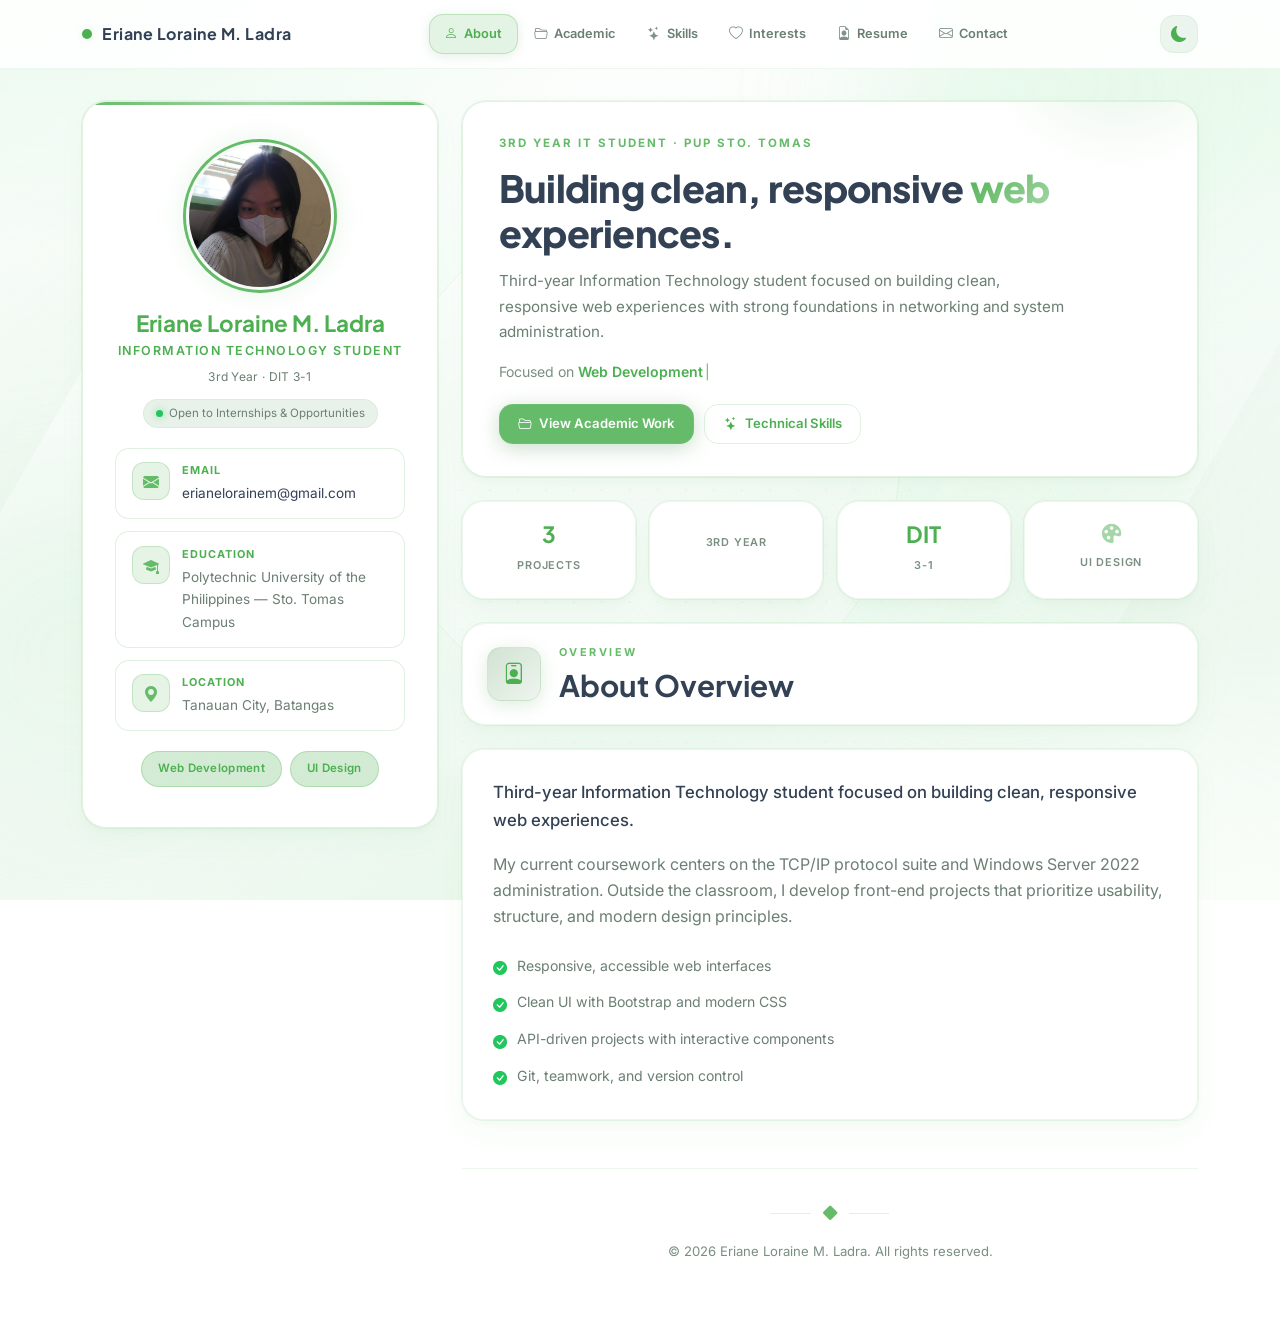
==== commit 2f928adf: "Update references to 'Incoming 3rd Year' to '3rd Year'" ====
--- a/index.html
+++ b/index.html
@@ -6,7 +6,7 @@
     <meta name="viewport" content="width=device-width, initial-scale=1">
     <title>Eriane Loraine M. Ladra | Portfolio</title>
     <meta name="description"
-        content="Portfolio of Eriane Loraine M. Ladra — Incoming 3rd Year IT Student at PUP Sto. Tomas, focused on web development and UI design.">
+        content="Portfolio of Eriane Loraine M. Ladra — 3rd Year IT Student at PUP Sto. Tomas, focused on web development and UI design.">
 
     <link rel="preconnect" href="https://fonts.googleapis.com">
     <link rel="preconnect" href="https://fonts.gstatic.com" crossorigin>
@@ -73,7 +73,7 @@
 
                     <h3 class="profile-name">Eriane Loraine M. Ladra</h3>
                     <p class="profile-role">Information Technology Student</p>
-                    <p class="profile-tagline">Incoming 3rd Year · DIT 3-1</p>
+                    <p class="profile-tagline">3rd Year · DIT 3-1</p>
                     <div class="profile-status">
                         <span class="status-dot"></span>
                         Open to Internships &amp; Opportunities
@@ -117,10 +117,10 @@
                     <div class="page-view active" id="page-about" data-page="about">
                         <section class="hero-banner mb-4">
                             <div class="hero-glow"></div>
-                            <p class="hero-eyebrow">Incoming 3rd Year IT Student · PUP Sto. Tomas</p>
+                            <p class="hero-eyebrow"> 3rd Year IT Student · PUP Sto. Tomas</p>
                             <h1 class="hero-title">Building clean, responsive <span class="gradient-text">web</span> experiences.</h1>
                             <p class="hero-sub">
-                                Incoming third-year Information Technology student focused on building clean, responsive web
+                                Third-year Information Technology student focused on building clean, responsive web
                                 experiences with strong foundations in networking and system administration.
                             </p>
                             <div class="hero-typed">
@@ -143,7 +143,7 @@
                                 <span>Projects</span>
                             </div>
                             <div class="stat-item">
-                                <strong>Incoming</strong>
+                                <strong></strong>
                                 <span>3rd Year</span>
                             </div>
                             <div class="stat-item">
@@ -166,7 +166,7 @@
                             </div>
                             <div class="info-card about-card">
                                 <p class="lead-highlight mb-3">
-                                    Incoming third-year Information Technology student focused on building clean, responsive web experiences.
+                                    Third-year Information Technology student focused on building clean, responsive web experiences.
                                 </p>
                                 <p class="lead-muted mb-4">
                                     My current coursework centers on the TCP/IP protocol suite and Windows Server 2022
@@ -349,7 +349,7 @@
                             <div class="info-card resume-block mb-4">
                                 <h5 class="resume-block-title"><i class="bi bi-bullseye"></i> Career Objective</h5>
                                 <p class="resume-text mb-0">
-                                    Motivated incoming third-year IT student at PUP Sto. Tomas Campus with hands-on experience
+                                    Motivated third-year IT student at PUP Sto. Tomas Campus with hands-on experience
                                     in building responsive websites and academic projects. Looking to contribute to a team
                                     that values clean design, continuous learning, and practical problem-solving.
                                 </p>
@@ -366,7 +366,7 @@
                                                     <span class="timeline-date">2024 — Present</span>
                                                     <h6>Diploma in Information Technology</h6>
                                                     <p class="resume-meta">Polytechnic University of the Philippines — Sto. Tomas Campus</p>
-                                                    <p class="resume-text small mb-0">Incoming 3rd Year · DIT 3-1 · Web Development, UI Design, Networking</p>
+                                                    <p class="resume-text small mb-0"> 3rd Year · DIT 3-1 · Web Development, UI Design, Networking</p>
                                                 </div>
                                             </div>
                                             <div class="timeline-item">
@@ -458,7 +458,7 @@
                                         <i class="bi bi-mortarboard-fill"></i>
                                         <div>
                                             <strong>Education</strong>
-                                            <span>PUP Sto. Tomas · Incoming 3rd Year</span>
+                                            <span>PUP Sto. Tomas · 3rd Year</span>
                                         </div>
                                     </div>
                                 </div>
